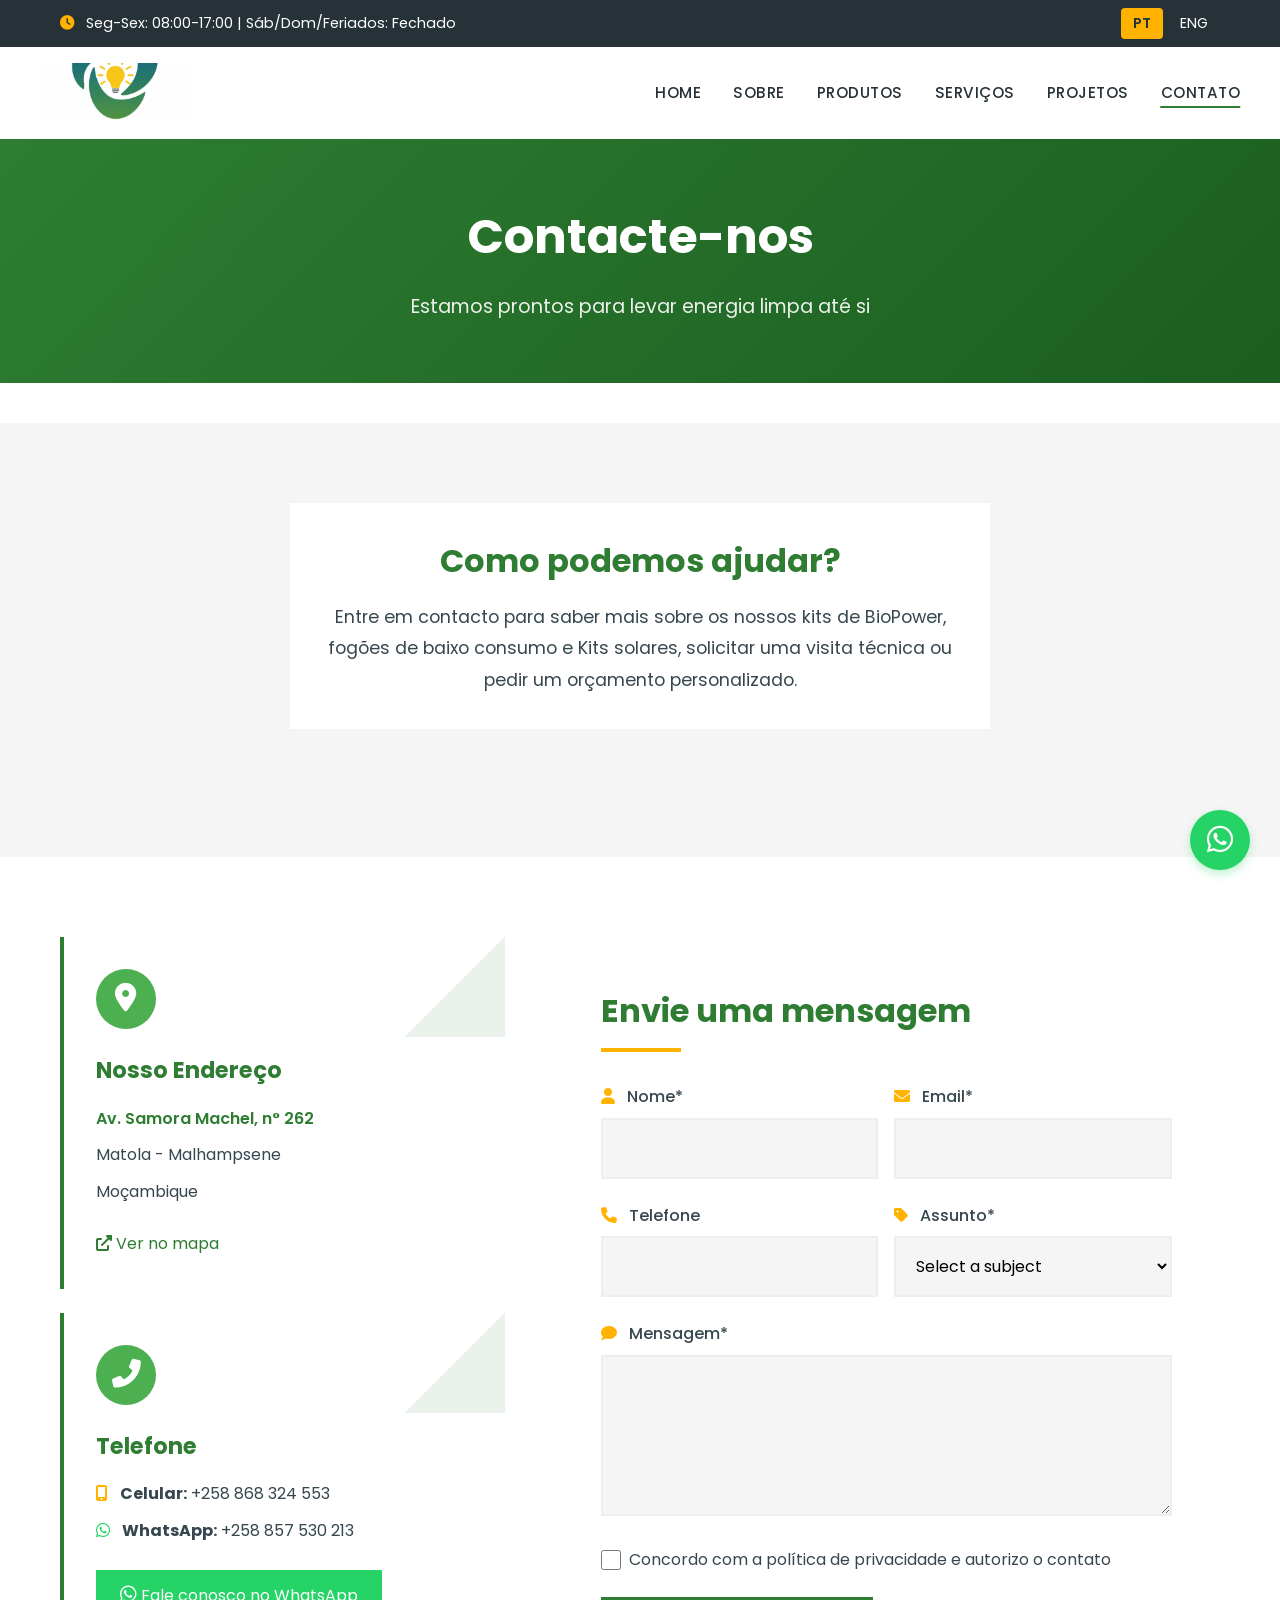
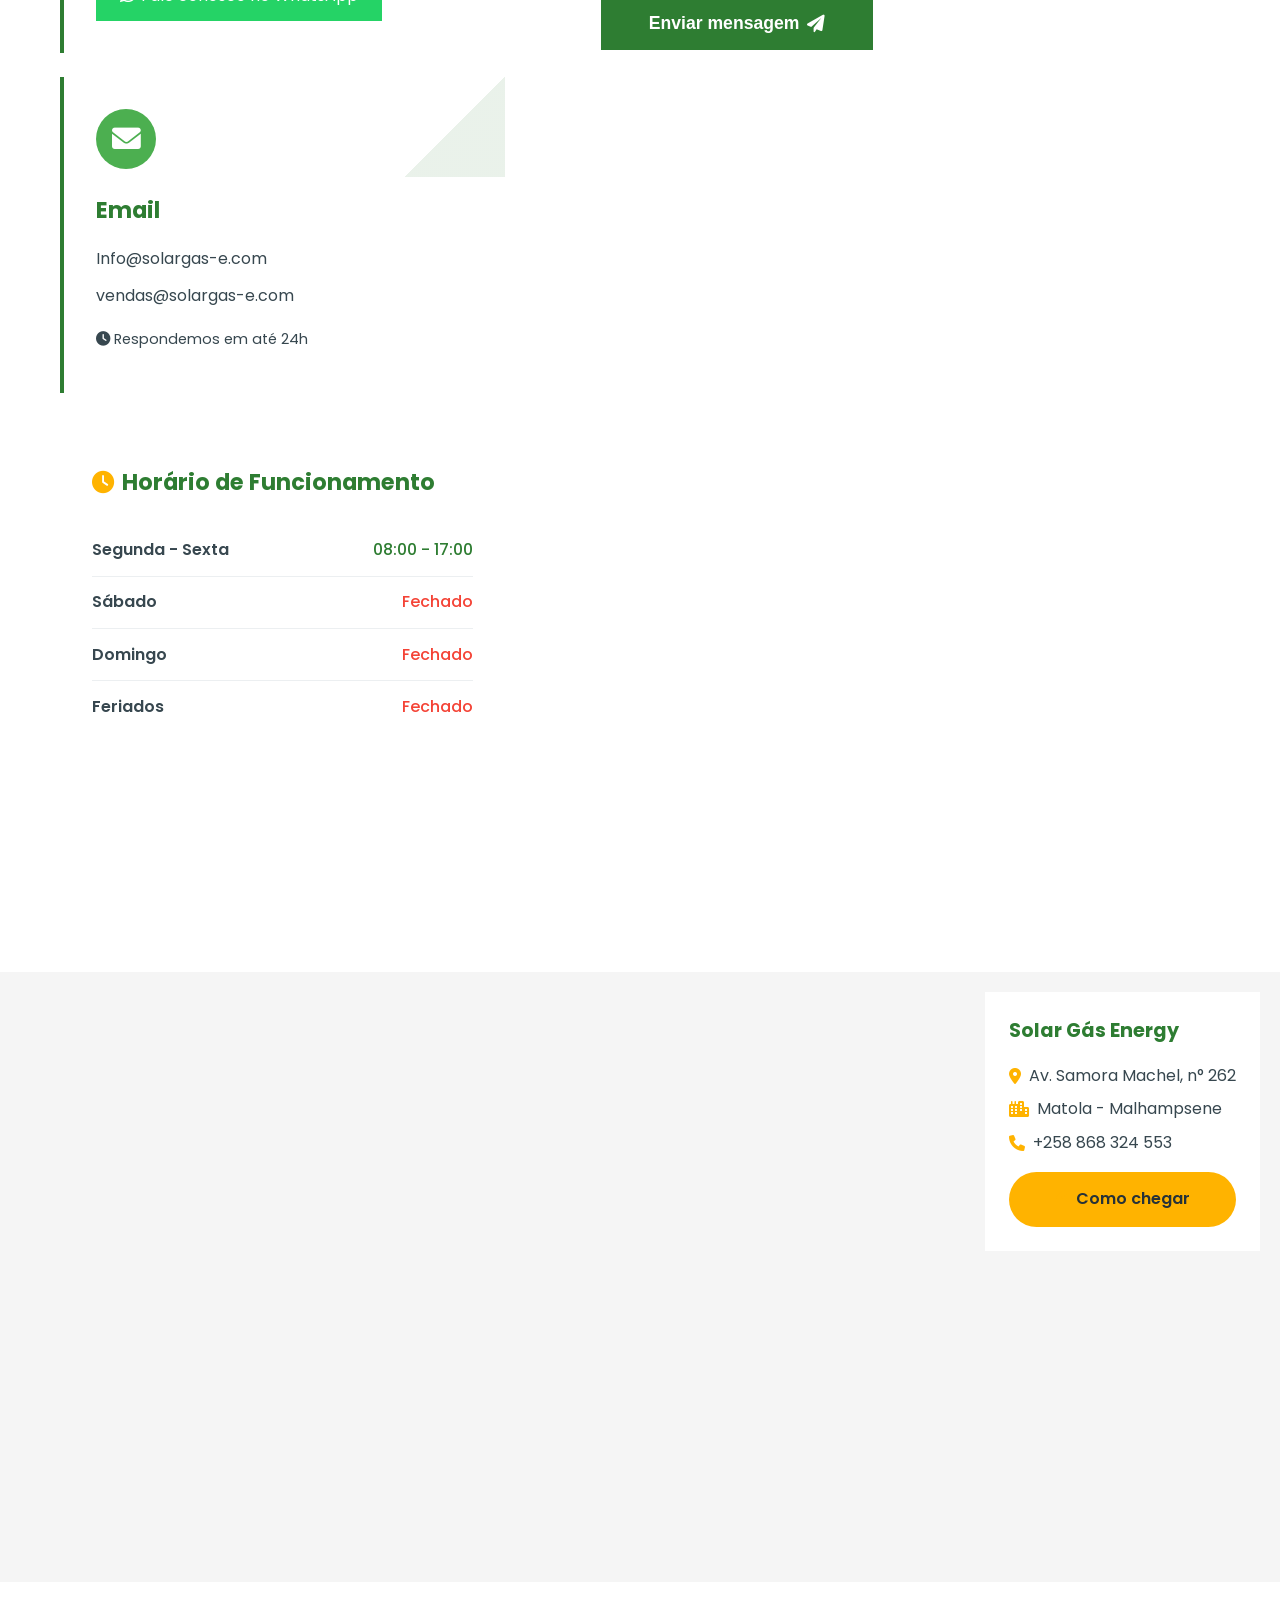
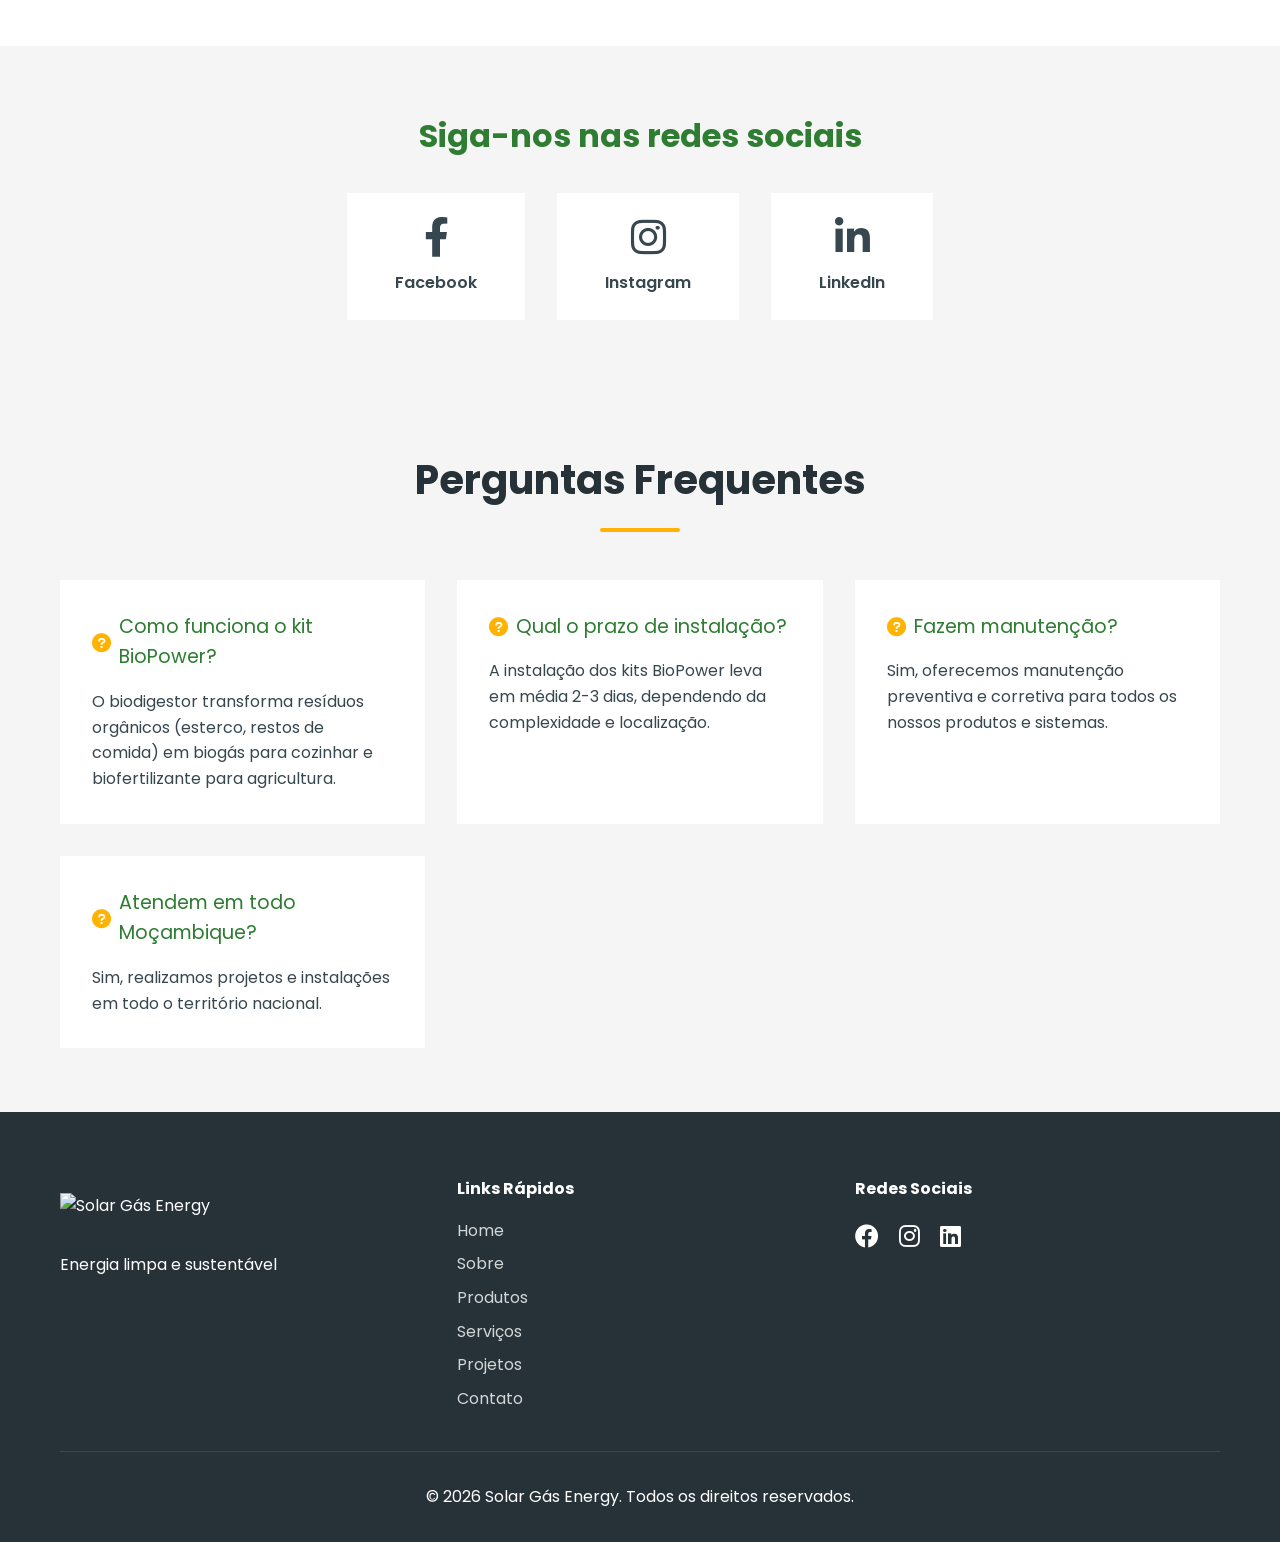
==== contacto.html @ 4df3fcb6 "Add files via upload" ====
<!DOCTYPE html>
<html lang="pt">
<head>
    <meta charset="UTF-8">
    <meta name="viewport" content="width=device-width, initial-scale=1.0, maximum-scale=1.0, user-scalable=yes">
    <title>Contacto - Solar Gás Energy</title>
    
    <!-- Fonts e ícones -->
    <link href="https://fonts.googleapis.com/css2?family=Poppins:wght@300;400;500;600;700&display=swap" rel="stylesheet">
    <link rel="stylesheet" href="https://cdnjs.cloudflare.com/ajax/libs/font-awesome/6.0.0/css/all.min.css">
    
    <!-- CSS Principal -->
    <link rel="stylesheet" href="style.css">
    
    <!-- CSS específico para contacto -->
    <style>
        /* ========== CONTACT PAGE STYLES ========== */
        .page-header {
            background: linear-gradient(135deg, var(--primary-color), var(--primary-dark));
            color: var(--white);
            padding: 60px 0;
            text-align: center;
            margin-bottom: 40px;
        }
        
        .page-header h1 {
            font-size: clamp(2rem, 4vw, 3rem);
            margin-bottom: 1rem;
        }
        
        .page-header p {
            font-size: 1.2rem;
            opacity: 0.9;
            max-width: 600px;
            margin: 0 auto;
        }
        
        /* Contact Intro */
        .contact-intro {
            text-align: center;
            max-width: 700px;
            margin: 0 auto 3rem;
            padding: 2rem;
            background: var(--white);
            border-radius: var(--radius-lg);
            box-shadow: var(--shadow);
        }
        
        .contact-intro h2 {
            color: var(--primary-color);
            font-size: 2rem;
            margin-bottom: 1rem;
        }
        
        .contact-intro p {
            font-size: 1.1rem;
            color: var(--text-color);
            line-height: 1.8;
        }
        
        /* Contact Grid */
        .contact-grid {
            display: grid;
            grid-template-columns: 1fr 1.5fr;
            gap: 3rem;
            margin-bottom: 4rem;
        }
        
        /* Contact Info Cards */
        .contact-info-cards {
            display: flex;
            flex-direction: column;
            gap: 1.5rem;
        }
        
        .contact-card {
            background: var(--white);
            border-radius: var(--radius);
            padding: 2rem;
            box-shadow: var(--shadow);
            transition: var(--transition);
            border-left: 4px solid var(--primary-color);
            position: relative;
            overflow: hidden;
        }
        
        .contact-card::before {
            content: '';
            position: absolute;
            top: 0;
            right: 0;
            width: 100px;
            height: 100px;
            background: linear-gradient(135deg, transparent 50%, rgba(46,125,50,0.1) 50%);
            transition: var(--transition);
        }
        
        .contact-card:hover {
            transform: translateY(-5px);
            box-shadow: var(--shadow-hover);
            border-left-color: var(--secondary-color);
        }
        
        .contact-card:hover::before {
            width: 120px;
            height: 120px;
        }
        
        .contact-card-icon {
            width: 60px;
            height: 60px;
            background: var(--primary-light);
            color: var(--white);
            border-radius: 50%;
            display: flex;
            align-items: center;
            justify-content: center;
            font-size: 1.8rem;
            margin-bottom: 1.5rem;
            transition: var(--transition);
        }
        
        .contact-card:hover .contact-card-icon {
            background: var(--secondary-color);
            transform: rotate(360deg);
        }
        
        .contact-card h3 {
            color: var(--primary-color);
            font-size: 1.4rem;
            margin-bottom: 1rem;
        }
        
        .contact-card p {
            color: var(--text-color);
            line-height: 1.8;
            margin-bottom: 0.5rem;
        }
        
        .contact-card a {
            color: var(--text-color);
            text-decoration: none;
            transition: color 0.3s;
            display: inline-block;
        }
        
        .contact-card a:hover {
            color: var(--secondary-color);
            transform: translateX(5px);
        }
        
        .contact-highlight {
            font-weight: 600;
            color: var(--primary-color) !important;
        }
        
        .whatsapp-link {
            display: inline-flex;
            align-items: center;
            gap: 0.5rem;
            background: #25D366;
            color: white !important;
            padding: 0.8rem 1.5rem;
            border-radius: var(--radius-full);
            margin-top: 1rem;
            transition: var(--transition) !important;
        }
        
        .whatsapp-link:hover {
            background: #20BA5C;
            transform: translateY(-3px) !important;
            box-shadow: 0 5px 15px rgba(37,211,102,0.3);
        }
        
        .whatsapp-link i {
            font-size: 1.2rem;
        }
        
        /* Business Hours */
        .hours-card {
            background: var(--white);
            border-radius: var(--radius);
            padding: 2rem;
            box-shadow: var(--shadow);
            margin-top: 1rem;
        }
        
        .hours-card h3 {
            color: var(--primary-color);
            font-size: 1.4rem;
            margin-bottom: 1.5rem;
            display: flex;
            align-items: center;
            gap: 0.5rem;
        }
        
        .hours-item {
            display: flex;
            justify-content: space-between;
            padding: 0.8rem 0;
            border-bottom: 1px solid var(--gray-color);
        }
        
        .hours-item:last-child {
            border-bottom: none;
        }
        
        .hours-day {
            font-weight: 600;
            color: var(--text-color);
        }
        
        .hours-time {
            color: var(--primary-color);
            font-weight: 500;
        }
        
        .hours-closed {
            color: #f44336;
            font-weight: 500;
        }
        
        /* Contact Form */
        .contact-form-container {
            background: var(--white);
            border-radius: var(--radius-lg);
            padding: 3rem;
            box-shadow: var(--shadow-lg);
        }
        
        .contact-form-container h2 {
            color: var(--primary-color);
            font-size: 2rem;
            margin-bottom: 2rem;
            position: relative;
            padding-bottom: 1rem;
        }
        
        .contact-form-container h2::after {
            content: '';
            position: absolute;
            bottom: 0;
            left: 0;
            width: 80px;
            height: 4px;
            background: var(--secondary-color);
            border-radius: var(--radius-full);
        }
        
        .form-group {
            margin-bottom: 1.5rem;
        }
        
        .form-row {
            display: grid;
            grid-template-columns: 1fr 1fr;
            gap: 1rem;
        }
        
        .form-label {
            display: block;
            margin-bottom: 0.5rem;
            font-weight: 500;
            color: var(--text-color);
        }
        
        .form-label i {
            color: var(--secondary-color);
            margin-right: 0.5rem;
        }
        
        .form-control {
            width: 100%;
            padding: 1rem;
            border: 2px solid var(--gray-color);
            border-radius: var(--radius);
            font-family: 'Poppins', sans-serif;
            font-size: 1rem;
            transition: var(--transition);
            background: var(--light-color);
        }
        
        .form-control:focus {
            outline: none;
            border-color: var(--primary-color);
            background: var(--white);
            box-shadow: 0 0 0 3px rgba(46,125,50,0.1);
        }
        
        .form-control.error {
            border-color: #f44336;
        }
        
        textarea.form-control {
            resize: vertical;
            min-height: 150px;
        }
        
        .form-check {
            display: flex;
            align-items: center;
            gap: 0.5rem;
            margin-bottom: 1.5rem;
        }
        
        .form-check input {
            width: 20px;
            height: 20px;
            cursor: pointer;
        }
        
        .form-check label {
            cursor: pointer;
            color: var(--text-color);
        }
        
        .form-check a {
            color: var(--primary-color);
            text-decoration: none;
            font-weight: 600;
        }
        
        .form-check a:hover {
            text-decoration: underline;
        }
        
        .btn-submit {
            background: var(--primary-color);
            color: var(--white);
            border: none;
            padding: 1rem 3rem;
            border-radius: var(--radius-full);
            font-size: 1.1rem;
            font-weight: 600;
            cursor: pointer;
            transition: var(--transition-bounce);
            display: inline-flex;
            align-items: center;
            gap: 0.5rem;
        }
        
        .btn-submit:hover {
            background: var(--primary-dark);
            transform: translateY(-3px);
            box-shadow: var(--shadow-hover);
        }
        
        .btn-submit:active {
            transform: translateY(-1px);
        }
        
        .btn-submit i {
            transition: transform 0.3s;
        }
        
        .btn-submit:hover i {
            transform: translateX(5px);
        }
        
        /* Form Feedback */
        .form-feedback {
            padding: 1rem;
            border-radius: var(--radius);
            margin-bottom: 1.5rem;
            display: none;
        }
        
        .form-feedback.success {
            background: #d4edda;
            color: #155724;
            border: 1px solid #c3e6cb;
            display: block;
        }
        
        .form-feedback.error {
            background: #f8d7da;
            color: #721c24;
            border: 1px solid #f5c6cb;
            display: block;
        }
        
        /* Map Section */
        .map-section {
            margin: 4rem 0;
            position: relative;
            border-radius: var(--radius-lg);
            overflow: hidden;
            box-shadow: var(--shadow-lg);
        }
        
        .map-container {
            width: 100%;
            height: 450px;
        }
        
        .map-container iframe {
            width: 100%;
            height: 100%;
            border: 0;
        }
        
        .map-overlay {
            position: absolute;
            top: 20px;
            right: 20px;
            background: var(--white);
            padding: 1.5rem;
            border-radius: var(--radius);
            box-shadow: var(--shadow-lg);
            max-width: 300px;
        }
        
        .map-overlay h4 {
            color: var(--primary-color);
            margin-bottom: 1rem;
            font-size: 1.2rem;
        }
        
        .map-overlay p {
            margin-bottom: 0.5rem;
            display: flex;
            align-items: center;
            gap: 0.5rem;
        }
        
        .map-overlay i {
            color: var(--secondary-color);
        }
        
        /* Social Section */
        .social-section {
            background: var(--light-color);
            padding: 4rem 0;
            text-align: center;
        }
        
        .social-section h2 {
            color: var(--primary-color);
            font-size: 2rem;
            margin-bottom: 2rem;
        }
        
        .social-buttons {
            display: flex;
            justify-content: center;
            gap: 2rem;
            flex-wrap: wrap;
        }
        
        .social-button {
            display: flex;
            flex-direction: column;
            align-items: center;
            gap: 0.8rem;
            padding: 1.5rem 3rem;
            background: var(--white);
            border-radius: var(--radius);
            box-shadow: var(--shadow);
            transition: var(--transition-bounce);
            text-decoration: none;
            color: var(--text-color);
            min-width: 150px;
        }
        
        .social-button:hover {
            transform: translateY(-10px);
            box-shadow: var(--shadow-lg);
        }
        
        .social-button i {
            font-size: 2.5rem;
        }
        
        .social-button span {
            font-weight: 600;
        }
        
        .social-button.facebook:hover {
            background: #1877f2;
            color: white;
        }
        
        .social-button.instagram:hover {
            background: linear-gradient(45deg, #f09433, #d62976, #962fbf, #4f5bd5);
            color: white;
        }
        
        .social-button.linkedin:hover {
            background: #0077b5;
            color: white;
        }
        
        /* FAQ Section */
        .faq-section {
            padding: 4rem 0;
        }
        
        .faq-grid {
            display: grid;
            grid-template-columns: repeat(auto-fit, minmax(300px, 1fr));
            gap: 2rem;
            margin-top: 3rem;
        }
        
        .faq-item {
            background: var(--white);
            padding: 2rem;
            border-radius: var(--radius);
            box-shadow: var(--shadow);
            transition: var(--transition);
        }
        
        .faq-item:hover {
            transform: translateY(-5px);
            box-shadow: var(--shadow-hover);
        }
        
        .faq-question {
            color: var(--primary-color);
            font-size: 1.2rem;
            margin-bottom: 1rem;
            display: flex;
            align-items: center;
            gap: 0.5rem;
        }
        
        .faq-question i {
            color: var(--secondary-color);
        }
        
        .faq-answer {
            color: var(--text-color);
            line-height: 1.6;
        }
        
        /* Responsividade */
        @media (max-width: 992px) {
            .contact-grid {
                grid-template-columns: 1fr;
            }
            
            .map-overlay {
                position: relative;
                top: 0;
                right: 0;
                max-width: 100%;
                margin-top: 1rem;
            }
        }
        
        @media (max-width: 768px) {
            .form-row {
                grid-template-columns: 1fr;
            }
            
            .contact-form-container {
                padding: 2rem;
            }
            
            .social-buttons {
                gap: 1rem;
            }
            
            .social-button {
                padding: 1rem 2rem;
                min-width: 120px;
            }
            
            .map-container {
                height: 350px;
            }
        }
        
        @media (max-width: 480px) {
            .contact-form-container {
                padding: 1.5rem;
            }
            
            .contact-card {
                padding: 1.5rem;
            }
            
            .contact-card-icon {
                width: 50px;
                height: 50px;
                font-size: 1.5rem;
            }
            
            .social-button {
                width: 100%;
            }
            
            .map-container {
                height: 300px;
            }
        }
    </style>
</head>
<body>
    <!-- Top Bar -->
    <div class="top-bar">
        <div class="container">
            <div class="top-bar-content">
                <div class="contact-info-top">
                    <span><i class="fas fa-clock"></i> <span class="text-pt">Seg-Sex: 08:00-17:00 | Sáb/Dom/Feriados: Fechado</span><span class="text-en" style="display: none;">Mon-Fri: 08:00-17:00 | Sat/Sun/Holidays: Closed</span></span>
                </div>
                <div class="language-selector">
                    <a href="#" class="lang-btn active" data-lang="pt">PT</a>
                    <a href="#" class="lang-btn" data-lang="en">ENG</a>
                </div>
            </div>
        </div>
    </div>

    <!-- Header -->
    <header class="header">
        <nav class="navbar container">
            <div class="logo-container">
                <a href="index.html">
                    <img src="./img/Logo.png" alt="Solar Gás Energy">
                </a>
            </div>
            
            <ul class="nav-menu">
                <li><a href="index.html" data-pt="Home" data-en="Home">Home</a></li>
                <li><a href="sobre.html" data-pt="Sobre" data-en="About us">Sobre</a></li>
                <li><a href="produtos.html" data-pt="Produtos" data-en="Products">Produtos</a></li>
                <li><a href="servicos.html" data-pt="Serviços" data-en="Services">Serviços</a></li>
                <li><a href="projectos.html" data-pt="Projetos" data-en="Projects">Projetos</a></li>
                <li><a href="contacto.html" class="active" data-pt="Contato" data-en="Contact Us">Contato</a></li>
            </ul>
            
            <div class="hamburger">
                <span class="bar"></span>
                <span class="bar"></span>
                <span class="bar"></span>
            </div>
        </nav>
    </header>

    <!-- Page Header -->
    <section class="page-header">
        <div class="container">
            <h1 class="text-pt">Contacte-nos</h1>
            <h1 class="text-en" style="display: none;">Contact Us</h1>
            <p class="text-pt">Estamos prontos para levar energia limpa até si</p>
            <p class="text-en" style="display: none;">We are ready to bring clean energy to you</p>
        </div>
    </section>

    <!-- Contact Intro -->
    <section>
        <div class="container">
            <div class="contact-intro">
                <h2 class="text-pt">Como podemos ajudar?</h2>
                <h2 class="text-en" style="display: none;">How can we help?</h2>
                <p class="text-pt">
                    Entre em contacto para saber mais sobre os nossos kits de BioPower, fogões de baixo consumo e Kits solares, 
                    solicitar uma visita técnica ou pedir um orçamento personalizado.
                </p>
                <p class="text-en" style="display: none;">
                    Contact us to learn more about our BioPower kits, low-consumption stoves and solar kits, 
                    request a technical visit or ask for a customized quote.
                </p>
            </div>
        </div>
    </section>

    <!-- Contact Grid -->
    <section>
        <div class="container">
            <div class="contact-grid">
                <!-- Contact Info Cards -->
                <div class="contact-info-cards">
                    <!-- Endereço -->
                    <div class="contact-card">
                        <div class="contact-card-icon">
                            <i class="fas fa-map-marker-alt"></i>
                        </div>
                        <h3>
                            <span class="text-pt">Nosso Endereço</span>
                            <span class="text-en" style="display: none;">Our Address</span>
                        </h3>
                        <p class="contact-highlight">Av. Samora Machel, n° 262</p>
                        <p>Matola - Malhampsene</p>
                        <p>Moçambique</p>
                        <a href="https://maps.google.com/?q=Av.+Samora+Machel,+262,+Matola" target="_blank" style="margin-top: 1rem; color: var(--primary-color);">
                            <i class="fas fa-external-link-alt"></i> Ver no mapa
                        </a>
                    </div>
                    
                    <!-- Telefone -->
                    <div class="contact-card">
                        <div class="contact-card-icon">
                            <i class="fas fa-phone-alt"></i>
                        </div>
                        <h3>
                            <span class="text-pt">Telefone</span>
                            <span class="text-en" style="display: none;">Phone</span>
                        </h3>
                        <p><i class="fas fa-mobile-alt" style="color: var(--secondary-color); margin-right: 0.5rem;"></i> <strong>Celular:</strong> <a href="tel:+258868324553">+258 868 324 553</a></p>
                        <p style="margin-top: 0.5rem;">
                            <i class="fab fa-whatsapp" style="color: #25D366; margin-right: 0.5rem;"></i> 
                            <strong>WhatsApp:</strong> <a href="https://wa.me/258857530213" target="_blank">+258 857 530 213</a>
                        </p>
                        
                        <a href="https://wa.me/258857530213" target="_blank" class="whatsapp-link">
                            <i class="fab fa-whatsapp"></i> 
                            <span class="text-pt">Fale conosco no WhatsApp</span>
                            <span class="text-en" style="display: none;">Chat with us on WhatsApp</span>
                        </a>
                    </div>
                    
                    <!-- Email -->
                    <div class="contact-card">
                        <div class="contact-card-icon">
                            <i class="fas fa-envelope"></i>
                        </div>
                        <h3>
                            <span class="text-pt">Email</span>
                            <span class="text-en" style="display: none;">Email</span>
                        </h3>
                        <p><a href="mailto:Info@solargas-e.com">Info@solargas-e.com</a></p>
                        <p><a href="mailto:vendas@solargas-e.com">vendas@solargas-e.com</a></p>
                        <p style="margin-top: 1rem; font-size: 0.9rem;">
                            <i class="fas fa-clock"></i> 
                            <span class="text-pt">Respondemos em até 24h</span>
                            <span class="text-en" style="display: none;">We reply within 24h</span>
                        </p>
                    </div>
                    
                    <!-- Horário de Funcionamento -->
                    <div class="hours-card">
                        <h3>
                            <i class="fas fa-clock" style="color: var(--secondary-color);"></i>
                            <span class="text-pt">Horário de Funcionamento</span>
                            <span class="text-en" style="display: none;">Business Hours</span>
                        </h3>
                        
                        <div class="hours-item">
                            <span class="hours-day">Segunda - Sexta</span>
                            <span class="hours-time">08:00 - 17:00</span>
                        </div>
                        
                        <div class="hours-item">
                            <span class="hours-day">Sábado</span>
                            <span class="hours-closed">Fechado</span>
                        </div>
                        
                        <div class="hours-item">
                            <span class="hours-day">Domingo</span>
                            <span class="hours-closed">Fechado</span>
                        </div>
                        
                        <div class="hours-item">
                            <span class="hours-day">Feriados</span>
                            <span class="hours-closed">Fechado</span>
                        </div>
                    </div>
                </div>
                
                <!-- Contact Form -->
                <div class="contact-form-container">
                    <h2>
                        <span class="text-pt">Envie uma mensagem</span>
                        <span class="text-en" style="display: none;">Send a message</span>
                    </h2>
                    
                    <div id="form-feedback" class="form-feedback"></div>
                    
                    <form id="contactForm" action="#" method="POST">
                        <div class="form-row">
                            <div class="form-group">
                                <label class="form-label" for="nome">
                                    <i class="fas fa-user"></i>
                                    <span class="text-pt">Nome*</span>
                                    <span class="text-en" style="display: none;">Name*</span>
                                </label>
                                <input type="text" class="form-control" id="nome" name="nome" required>
                            </div>
                            
                            <div class="form-group">
                                <label class="form-label" for="email">
                                    <i class="fas fa-envelope"></i>
                                    <span class="text-pt">Email*</span>
                                    <span class="text-en" style="display: none;">Email*</span>
                                </label>
                                <input type="email" class="form-control" id="email" name="email" required>
                            </div>
                        </div>
                        
                        <div class="form-row">
                            <div class="form-group">
                                <label class="form-label" for="telefone">
                                    <i class="fas fa-phone"></i>
                                    <span class="text-pt">Telefone</span>
                                    <span class="text-en" style="display: none;">Phone</span>
                                </label>
                                <input type="tel" class="form-control" id="telefone" name="telefone">
                            </div>
                            
                            <div class="form-group">
                                <label class="form-label" for="assunto">
                                    <i class="fas fa-tag"></i>
                                    <span class="text-pt">Assunto*</span>
                                    <span class="text-en" style="display: none;">Subject*</span>
                                </label>
                                <select class="form-control" id="assunto" name="assunto" required>
                                    <option value="" disabled selected class="text-pt">Selecione um assunto</option>
                                    <option value="" disabled selected class="text-en" style="display: none;">Select a subject</option>
                                    <option value="informacoes" class="text-pt">Informações sobre produtos</option>
                                    <option value="informacoes" class="text-en" style="display: none;">Product information</option>
                                    <option value="orcamento" class="text-pt">Solicitar orçamento</option>
                                    <option value="orcamento" class="text-en" style="display: none;">Request quote</option>
                                    <option value="visita" class="text-pt">Visita técnica</option>
                                    <option value="visita" class="text-en" style="display: none;">Technical visit</option>
                                    <option value="suporte" class="text-pt">Suporte técnico</option>
                                    <option value="suporte" class="text-en" style="display: none;">Technical support</option>
                                    <option value="outro" class="text-pt">Outro</option>
                                    <option value="outro" class="text-en" style="display: none;">Other</option>
                                </select>
                            </div>
                        </div>
                        
                        <div class="form-group">
                            <label class="form-label" for="mensagem">
                                <i class="fas fa-comment"></i>
                                <span class="text-pt">Mensagem*</span>
                                <span class="text-en" style="display: none;">Message*</span>
                            </label>
                            <textarea class="form-control" id="mensagem" name="mensagem" rows="5" required></textarea>
                        </div>
                        
                        <div class="form-check">
                            <input type="checkbox" id="consentimento" name="consentimento" required>
                            <label for="consentimento">
                                <span class="text-pt">Concordo com a política de privacidade e autorizo o contato</span>
                                <span class="text-en" style="display: none;">I agree to the privacy policy and authorize contact</span>
                            </label>
                        </div>
                        
                        <button type="submit" class="btn-submit">
                            <span class="text-pt">Enviar mensagem</span>
                            <span class="text-en" style="display: none;">Send message</span>
                            <i class="fas fa-paper-plane"></i>
                        </button>
                    </form>
                </div>
            </div>
        </div>
    </section>

    <!-- Map Section -->
    <section class="map-section">
        <div class="map-container">
            <iframe 
                src="https://www.google.com/maps/embed?pb=!1m18!1m12!1m3!1d3587.088449441619!2d32.4526!3d-25.9628!2m3!1f0!2f0!3f0!3m2!1i1024!2i768!4f13.1!3m3!1m2!1s0x0%3A0x0!2zMjXCsDU3JzQ2LjEiUyAzMsKwMjcnMTMuNCJF!5e0!3m2!1spt-PT!2smz!4v1620000000000!5m2!1spt-PT!2smz" 
                allowfullscreen="" 
                loading="lazy">
            </iframe>
        </div>
        <div class="map-overlay">
            <h4>
                <span class="text-pt">Solar Gás Energy</span>
                <span class="text-en" style="display: none;">Solar Gas Energy</span>
            </h4>
            <p><i class="fas fa-map-marker-alt"></i> Av. Samora Machel, n° 262</p>
            <p><i class="fas fa-city"></i> Matola - Malhampsene</p>
            <p><i class="fas fa-phone"></i> +258 868 324 553</p>
            <a href="https://maps.google.com/?q=Av.+Samora+Machel,+262,+Matola" target="_blank" class="btn-primary" style="display: block; text-align: center; margin-top: 1rem; padding: 0.8rem;">
                <i class="fas fa-directions"></i> 
                <span class="text-pt">Como chegar</span>
                <span class="text-en" style="display: none;">Get directions</span>
            </a>
        </div>
    </section>

    <!-- Social Section -->
    <section class="social-section">
        <div class="container">
            <h2>
                <span class="text-pt">Siga-nos nas redes sociais</span>
                <span class="text-en" style="display: none;">Follow us on social media</span>
            </h2>
            
            <div class="social-buttons">
                <a href="#" target="_blank" class="social-button facebook">
                    <i class="fab fa-facebook-f"></i>
                    <span>Facebook</span>
                </a>
                
                <a href="https://www.instagram.com/solargas_energy" target="_blank" class="social-button instagram">
                    <i class="fab fa-instagram"></i>
                    <span>Instagram</span>
                </a>
                
                <a href="https://www.linkedin.com/company/solargas-energy-lda/" target="_blank" class="social-button linkedin">
                    <i class="fab fa-linkedin-in"></i>
                    <span>LinkedIn</span>
                </a>
            </div>
        </div>
    </section>

    <!-- FAQ Section -->
    <section class="faq-section">
        <div class="container">
            <h2 class="section-title">
                <span class="text-pt">Perguntas Frequentes</span>
                <span class="text-en" style="display: none;">Frequently Asked Questions</span>
            </h2>
            
            <div class="faq-grid">
                <div class="faq-item">
                    <div class="faq-question">
                        <i class="fas fa-question-circle"></i>
                        <span class="text-pt">Como funciona o kit BioPower?</span>
                        <span class="text-en" style="display: none;">How does the BioPower kit work?</span>
                    </div>
                    <div class="faq-answer text-pt">
                        O biodigestor transforma resíduos orgânicos (esterco, restos de comida) em biogás para cozinhar e biofertilizante para agricultura.
                    </div>
                    <div class="faq-answer text-en" style="display: none;">
                        The biodigester transforms organic waste (manure, food scraps) into biogas for cooking and biofertilizer for agriculture.
                    </div>
                </div>
                
                <div class="faq-item">
                    <div class="faq-question">
                        <i class="fas fa-question-circle"></i>
                        <span class="text-pt">Qual o prazo de instalação?</span>
                        <span class="text-en" style="display: none;">What is the installation deadline?</span>
                    </div>
                    <div class="faq-answer text-pt">
                        A instalação dos kits BioPower leva em média 2-3 dias, dependendo da complexidade e localização.
                    </div>
                    <div class="faq-answer text-en" style="display: none;">
                        The installation of BioPower kits takes an average of 2-3 days, depending on complexity and location.
                    </div>
                </div>
                
                <div class="faq-item">
                    <div class="faq-question">
                        <i class="fas fa-question-circle"></i>
                        <span class="text-pt">Fazem manutenção?</span>
                        <span class="text-en" style="display: none;">Do you do maintenance?</span>
                    </div>
                    <div class="faq-answer text-pt">
                        Sim, oferecemos manutenção preventiva e corretiva para todos os nossos produtos e sistemas.
                    </div>
                    <div class="faq-answer text-en" style="display: none;">
                        Yes, we offer preventive and corrective maintenance for all our products and systems.
                    </div>
                </div>
                
                <div class="faq-item">
                    <div class="faq-question">
                        <i class="fas fa-question-circle"></i>
                        <span class="text-pt">Atendem em todo Moçambique?</span>
                        <span class="text-en" style="display: none;">Do you serve throughout Mozambique?</span>
                    </div>
                    <div class="faq-answer text-pt">
                        Sim, realizamos projetos e instalações em todo o território nacional.
                    </div>
                    <div class="faq-answer text-en" style="display: none;">
                        Yes, we carry out projects and installations throughout the national territory.
                    </div>
                </div>
            </div>
        </div>
    </section>

    <!-- Footer -->
    <footer class="footer">
        <div class="container">
            <div class="footer-content">
                <div class="footer-info">
                    <div class="logo-container" style="margin-bottom: 1rem;">
                        <img src="https://via.placeholder.com/150x60/2E7D32/ffffff?text=Solar+Gas" alt="Solar Gás Energy">
                    </div>
                    <p class="text-pt">Energia limpa e sustentável</p>
                    <p class="text-en" style="display: none;">Clean and sustainable energy</p>
                </div>
                
                <div class="footer-links">
                    <h4 class="text-pt">Links Rápidos</h4>
                    <h4 class="text-en" style="display: none;">Quick Links</h4>
                    <ul>
                        <li><a href="index.html" data-pt="Home" data-en="Home">Home</a></li>
                        <li><a href="sobre.html" data-pt="Sobre" data-en="About us">Sobre</a></li>
                        <li><a href="produtos.html" data-pt="Produtos" data-en="Products">Produtos</a></li>
                        <li><a href="servicos.html" data-pt="Serviços" data-en="Services">Serviços</a></li>
                        <li><a href="projectos.html" data-pt="Projetos" data-en="Projects">Projetos</a></li>
                        <li><a href="contacto.html" data-pt="Contato" data-en="Contact">Contato</a></li>
                    </ul>
                </div>
                
                <div class="footer-social">
                    <h4 class="text-pt">Redes Sociais</h4>
                    <h4 class="text-en" style="display: none;">Social Media</h4>
                    <div class="social-icons">
                        <a href="#" target="_blank"><i class="fab fa-facebook"></i></a>
                        <a href="https://www.instagram.com/solargas_energy" target="_blank"><i class="fab fa-instagram"></i></a>
                        <a href="https://www.linkedin.com/company/solargas-energy-lda/" target="_blank"><i class="fab fa-linkedin"></i></a>
                    </div>
                </div>
            </div>
            
            <div class="footer-bottom">
                <p class="text-pt">&copy; 2026 Solar Gás Energy. Todos os direitos reservados.</p>
                <p class="text-en" style="display: none;">&copy; 2026 Solar Gas Energy. All rights reserved.</p>
            </div>
        </div>
    </footer>

    <!-- WhatsApp Float Button -->
    <a href="https://wa.me/258857530213" class="whatsapp-float" target="_blank">
        <i class="fab fa-whatsapp"></i>
    </a>

    <!-- Script -->
    <script>
        document.addEventListener('DOMContentLoaded', function() {
            
            // Menu Mobile
            const hamburger = document.querySelector('.hamburger');
            const navMenu = document.querySelector('.nav-menu');
            const body = document.body;

            if (hamburger && navMenu) {
                hamburger.addEventListener('click', function(e) {
                    e.preventDefault();
                    this.classList.toggle('active');
                    navMenu.classList.toggle('active');
                    body.classList.toggle('menu-open');
                });

                document.querySelectorAll('.nav-menu a').forEach(link => {
                    link.addEventListener('click', function() {
                        hamburger.classList.remove('active');
                        navMenu.classList.remove('active');
                        body.classList.remove('menu-open');
                    });
                });
            }

            // Sistema de Tradução
            const langButtons = document.querySelectorAll('.lang-btn');
            
            function setLanguage(lang) {
                langButtons.forEach(btn => {
                    btn.classList.toggle('active', btn.dataset.lang === lang);
                });

                document.querySelectorAll('.text-pt, .text-en').forEach(el => {
                    el.style.display = el.classList.contains(`text-${lang}`) ? '' : 'none';
                });

                document.querySelectorAll('.nav-menu a, .footer-links a').forEach(link => {
                    if (link.dataset && link.dataset[lang]) {
                        link.textContent = link.dataset[lang];
                    }
                });

                // Atualizar placeholder do select
                const select = document.getElementById('assunto');
                if (select) {
                    const options = select.querySelectorAll('option');
                    options.forEach(opt => {
                        if (opt.classList.contains(`text-${lang}`)) {
                            opt.style.display = '';
                        } else {
                            opt.style.display = 'none';
                        }
                    });
                }

                localStorage.setItem('preferred-language', lang);
            }

            langButtons.forEach(btn => {
                btn.addEventListener('click', function(e) {
                    e.preventDefault();
                    setLanguage(this.dataset.lang);
                });
            });

            const savedLang = localStorage.getItem('preferred-language');
            if (savedLang) {
                setLanguage(savedLang);
            }

            // Header scroll effect
            const header = document.querySelector('.header');
            window.addEventListener('scroll', function() {
                if (window.scrollY > 100) {
                    header.classList.add('scrolled');
                } else {
                    header.classList.remove('scrolled');
                }
            });

            // Form Validation
            const contactForm = document.getElementById('contactForm');
            const formFeedback = document.getElementById('form-feedback');

            if (contactForm) {
                contactForm.addEventListener('submit', function(e) {
                    e.preventDefault();

                    // Simple validation
                    const nome = document.getElementById('nome').value;
                    const email = document.getElementById('email').value;
                    const assunto = document.getElementById('assunto').value;
                    const mensagem = document.getElementById('mensagem').value;
                    const consentimento = document.getElementById('consentimento').checked;

                    if (!nome || !email || !assunto || !mensagem || !consentimento) {
                        formFeedback.className = 'form-feedback error';
                        
                        const currentLang = document.querySelector('.lang-btn.active').dataset.lang;
                        if (currentLang === 'pt') {
                            formFeedback.innerHTML = 'Por favor, preencha todos os campos obrigatórios.';
                        } else {
                            formFeedback.innerHTML = 'Please fill in all required fields.';
                        }
                        
                        // Highlight empty fields
                        document.querySelectorAll('[required]').forEach(field => {
                            if (!field.value || (field.type === 'checkbox' && !field.checked)) {
                                field.classList.add('error');
                            } else {
                                field.classList.remove('error');
                            }
                        });
                    } else {
                        // Success - In a real scenario, you'd send this to a server
                        formFeedback.className = 'form-feedback success';
                        
                        const currentLang = document.querySelector('.lang-btn.active').dataset.lang;
                        if (currentLang === 'pt') {
                            formFeedback.innerHTML = 'Mensagem enviada com sucesso! Entraremos em contato em breve.';
                        } else {
                            formFeedback.innerHTML = 'Message sent successfully! We will contact you soon.';
                        }
                        
                        contactForm.reset();
                        
                        // Remove error class
                        document.querySelectorAll('.error').forEach(field => {
                            field.classList.remove('error');
                        });
                        
                        // Hide success message after 5 seconds
                        setTimeout(() => {
                            formFeedback.style.display = 'none';
                            formFeedback.className = 'form-feedback';
                        }, 5000);
                    }
                });
            }
        });
    </script>
</body>
</html>
---- style.css ----
:root {
    --primary-color: #2E7D32;
    --primary-dark: #1B5E20;
    --primary-light: #4CAF50;
    --secondary-color: #FFB300;
    --secondary-dark: #FF8F00;
    --secondary-light: #FFC107;
    --dark-color: #263238;
    --light-color: #F5F5F5;
    --gray-color: #ECEFF1;
    --gray-dark: #B0BEC5;
    --text-color: #37474F;
    --text-light: #546E7A;
    --white: #FFFFFF;
    --black: #000000;
        }

        * {
            margin: 0;
            padding: 0;
            box-sizing: border-box;
        }

        body {
            font-family: 'Poppins', sans-serif;
            line-height: 1.6;
            color: var(--text-color);
        }

        body.menu-open {
            overflow: hidden;
        }

        .container {
            max-width: 1200px;
            margin: 0 auto;
            padding: 0 20px;
            width: 100%;
        }

        /* Top Bar */
        .top-bar {
            background: var(--dark-color);
            color: var(--white);
            padding: 8px 0;
            font-size: 0.9rem;
            width: 100%;
        }

        .top-bar-content {
            display: flex;
            justify-content: space-between;
            align-items: center;
            flex-wrap: wrap;
            gap: 10px;
        }

        .contact-info-top i {
            margin-right: 8px;
            color: var(--secondary-color);
        }

        .language-selector {
            display: flex;
            gap: 5px;
        }

        .language-selector a {
            color: var(--white);
            text-decoration: none;
            padding: 4px 12px;
            border-radius: 4px;
            transition: var(--transition);
        }

        .language-selector a.active {
            background: var(--secondary-color);
            color: var(--dark-color);
            font-weight: 600;
        }

        /* Header */
        .header {
            background: var(--white);
            box-shadow: var(--shadow);
            position: sticky;
            top: 0;
            z-index: 1000;
            width: 100%;
        }

        .navbar {
            display: flex;
            justify-content: space-between;
            align-items: center;
            padding: 1rem 0;
            width: 100%;
        }

        /* Logo Container - Controla o tamanho do logo */
        .logo-container {
            width: 150px;
            height: 60px;
            display: flex;
            align-items: center;
            justify-content: center;
            overflow: hidden;
            flex-shrink: o;
        }

        .logo-container img {
           width: auto;
           height: auto;
           max-width: 100%;
           max-height: 100%;
           object-fit: contain;
           display: block;
        }

        .footer .logo-container img {
            max-width: 100%;
            max-height: 100%;
            object-fit: contain;
        }

        /* Menu */
        .nav-menu {
            display: flex;
            list-style: none;
            gap: 2rem;
            margin: 0;
            padding: 0;
        }

        .nav-menu li {
            position: relative;
        }

        .nav-menu a {
            text-decoration: none;
            color: var(--dark-color);
            font-weight: 500;
            transition: var(--transition);
            font-size: 0.95rem;
            text-transform: uppercase;
            letter-spacing: 0.5px;
            padding: 5px 0;
            position: relative;
        }

        .nav-menu a::after {
            content: '';
            position: absolute;
            bottom: 0;
            left: 50%;
            transform: translateX(-50%);
            width: 0;
            height: 2px;
            background: var(--primary-color);
            transition: var(--transition);
        }

        .nav-menu a:hover::after,
        .nav-menu a.active::after {
            width: 100%;
        }

        .nav-menu a:hover {
            color: var(--primary-color);
        }

        /* Hamburger */
        .hamburger {
            display: none;
            cursor: pointer;
            padding: 10px;
            z-index: 1001;
        }

        .bar {
            display: block;
            width: 25px;
            height: 3px;
            margin: 5px auto;
            background: var(--dark-color);
            transition: all 0.3s ease-in-out;
            border-radius: 3px;
        }

        /* Hero Section com Imagem de Fundo */
        .hero {
          min-height: 80vh;
    width: 100%;
    position: relative;
    display: flex;
    align-items: center;
    justify-content: center;
    text-align: center;
    color: var(--white);
    overflow: hidden;
}

        /* Fallback caso a imagem não carregue */
        .hero.error {
            background: linear-gradient(135deg, var(--primary-color), var(--primary-dark));
        }

        .hero-background {
        position: absolute;
        top: 0;
        left: 0;
        width: 100%;
        height: 100%;
        z-index: 1;
    }

    .hero-background img {
    width: 100%;
    height: 100%;
    object-fit: cover; /* Cobre todo o espaço sem distorcer */
    object-position: center;
    display: block;
}

.hero-overlay {
    position: absolute;
    top: 0;
    left: 0;
    width: 100%;
    height: 100%;
    background: rgba(0, 0, 0, 0.5); /* Ajuste a opacidade aqui (0.3 a 0.7) */
    z-index: 2;
}

        .hero-content {
    position: relative;
    z-index: 3;
    max-width: 800px;
    margin: 0 auto;
    padding: 0 20px;
    width: 100%;
}

.hero h1 {
    font-size: clamp(2rem, 5vw, 4rem);
    margin-bottom: 1rem;
    text-shadow: 2px 2px 4px rgba(0,0,0,0.5);
    animation: fadeInUp 1s ease;
}

.hero p {
    font-size: clamp(1rem, 2vw, 1.3rem);
    margin-bottom: 2rem;
    text-shadow: 1px 1px 2px rgba(0,0,0,0.5);
    animation: fadeInUp 1s ease 0.2s both;
}

/* Fallback APENAS se a imagem não carregar */
.hero.error .hero-background {
    display: none;
}

.hero.error .hero-overlay {
    background: linear-gradient(135deg, var(--primary-color), var(--primary-dark));
}

        /* Buttons */
        .btn-primary {
            display: inline-block;
            padding: 1rem 2.5rem;
            background: var(--secondary-color);
            color: var(--dark-color);
            text-decoration: none;
            border-radius: 50px;
            font-weight: 600;
            transition: var(--transition);
            border: 2px solid transparent;
            animation: fadeInUp 1s ease 0.4s both;
        }

        .btn-primary:hover {
            background: var(--secondary-dark);
            transform: translateY(-3px);
            box-shadow: 0 5px 15px rgba(255,179,0,0.3);
        }

        /* Sections */
        section {
            padding: 80px 0;
            width: 100%;
        }

        section:nth-child(even) {
            background-color: var(--light-color);
        }

        .section-title {
            text-align: center;
            font-size: clamp(1.8rem, 4vw, 2.5rem);
            margin-bottom: 3rem;
            color: var(--dark-color);
            position: relative;
        }

        .section-title::after {
            content: '';
            display: block;
            width: 80px;
            height: 4px;
            background: var(--secondary-color);
            margin: 1rem auto;
            border-radius: 2px;
        }

        /* About Section */
        .about-content {
            display: grid;
            grid-template-columns: 1fr 1fr;
            gap: 4rem;
            align-items: start;
        }

        .mission-vision-values {
            display: flex;
            flex-direction: column;
            gap: 2rem;
        }

        .mission, .vision, .values {
            background: var(--white);
            padding: 2rem;
            border-radius: var(--border-radius);
            border-left: 4px solid var(--primary-color);
            box-shadow: var(--shadow);
        }

        .mission h4, .vision h4, .values h4 {
            color: var(--primary-color);
            margin-bottom: 1rem;
            font-size: 1.3rem;
            display: flex;
            align-items: center;
            gap: 10px;
        }

        .values-list {
            list-style: none;
            margin-top: 1rem;
        }

        .values-list li {
            margin-bottom: 0.5rem;
            display: flex;
            align-items: flex-start;
            gap: 10px;
        }

        .values-list i {
            color: var(--secondary-color);
        }

        /* Cards */
        .image-card {
            background: var(--white);
            border-radius: var(--border-radius);
            overflow: hidden;
            box-shadow: var(--shadow);
            border: 1px solid rgba(0,0,0,0.05);
            aspect-ratio: 16/9;
            display: flex;
            flex-direction: column;
            align-items: center;
            justify-content: center;
            background: linear-gradient(135deg, #e0e0e0, #f5f5f5);
            color: var(--text-color);
            padding: 20px;
            text-align: center;
        }

        .about-images-grid {
            display: grid;
            grid-template-columns: repeat(2, 1fr);
            gap: 1.5rem;
        }

        .about-images-grid .image-card:nth-child(3) {
            grid-column: span 2;
        }

        /* Estatísticas */
        .estatisticas {
            background: linear-gradient(135deg, var(--primary-color), var(--primary-dark));
            color: var(--white);
        }

        .estatisticas .section-title {
            color: var(--white);
        }

        .estatisticas .section-title::after {
            background: var(--white);
        }

        .stats-grid {
            display: grid;
            grid-template-columns: repeat(3, 1fr);
            gap: 2rem;
        }

        .stat-card {
            text-align: center;
            padding: 2rem;
            background: rgba(255,255,255,0.1);
            border-radius: var(--border-radius);
            border: 1px solid rgba(255,255,255,0.2);
            backdrop-filter: blur(10px);
            transition: var(--transition);
        }

        .stat-card:hover {
            transform: translateY(-5px);
            background: rgba(255,255,255,0.15);
        }

        .stat-number {
            font-size: 2.5rem;
            font-weight: 700;
            color: var(--secondary-color);
            margin-bottom: 0.5rem;
        }

        .stat-label {
            font-size: 1rem;
            opacity: 0.9;
        }

        /* Contact Section */
        .contact-content {
            display: grid;
            grid-template-columns: 1fr 1fr;
            gap: 4rem;
            align-items: center;
        }

        .contact-info h3 {
            color: var(--primary-color);
            margin-bottom: 1.5rem;
            font-size: 1.5rem;
        }

        .contact-details {
            margin-top: 2rem;
        }

        .contact-item {
            display: flex;
            gap: 1rem;
            margin-bottom: 1.5rem;
            align-items: flex-start;
        }

        .contact-item i {
            color: var(--secondary-color);
            font-size: 1.3rem;
            min-width: 30px;
        }

        .contact-item a {
            color: var(--text-color);
            text-decoration: none;
            transition: color 0.3s;
        }

        .contact-item a:hover {
            color: var(--primary-color);
        }

        /* Footer */
        .footer {
            background: var(--dark-color);
            color: var(--white);
            padding: 4rem 0 2rem;
            width: 100%;
        }

        .footer-content {
            display: grid;
            grid-template-columns: repeat(3, 1fr);
            gap: 2rem;
            margin-bottom: 2rem;
        }

        .footer-links ul {
            list-style: none;
            margin-top: 1rem;
        }

        .footer-links li {
            margin-bottom: 0.5rem;
        }

        .footer-links a {
            color: var(--white);
            text-decoration: none;
            opacity: 0.8;
            transition: all 0.3s;
        }

        .footer-links a:hover {
            opacity: 1;
            color: var(--secondary-color);
            transform: translateX(5px);
        }

        .social-icons {
            margin-top: 1rem;
        }

        .social-icons a {
            color: var(--white);
            font-size: 1.5rem;
            margin-right: 1rem;
            transition: all 0.3s;
            display: inline-block;
        }

        .social-icons a:hover {
            color: var(--secondary-color);
            transform: translateY(-3px);
        }

        .footer-bottom {
            text-align: center;
            padding-top: 2rem;
            border-top: 1px solid rgba(255,255,255,0.1);
        }

        /* WhatsApp Float Button */
        .whatsapp-float {
            position: fixed;
            bottom: 30px;
            right: 30px;
            background: #25D366;
            color: var(--white);
            width: 60px;
            height: 60px;
            border-radius: 50%;
            text-align: center;
            font-size: 30px;
            line-height: 60px;
            box-shadow: 0 4px 10px rgba(37,211,102,0.3);
            transition: all 0.3s;
            z-index: 100;
            text-decoration: none;
            animation: pulse 2s infinite;
        }

        .whatsapp-float:hover {
            transform: scale(1.1);
            animation: none;
        }

        /* Animações */
        @keyframes fadeInUp {
            from {
                opacity: 0;
                transform: translateY(30px);
            }
            to {
                opacity: 1;
                transform: translateY(0);
            }
        }

        @keyframes pulse {
            0% {
                box-shadow: 0 0 0 0 rgba(37,211,102,0.7);
            }
            70% {
                box-shadow: 0 0 0 15px rgba(37,211,102,0);
            }
            100% {
                box-shadow: 0 0 0 0 rgba(37,211,102,0);
            }
        }

        /* Media Queries - Mobile */
        @media screen and (max-width: 768px) {
            .hamburger {
                display: block !important;
            }

            .nav-menu {
                position: fixed;
                left: -100%;
                top: 80px;
                flex-direction: column;
                background: var(--white);
                width: 100%;
                height: calc(100vh - 80px);
                text-align: center;
                transition: left 0.3s ease-in-out;
                box-shadow: 0 10px 20px rgba(0,0,0,0.1);
                padding: 2rem 0;
                gap: 0;
                overflow-y: auto;
                z-index: 1000;
                display: flex !important;
            }

            .nav-menu.active {
                left: 0;
            }

            .nav-menu li {
                margin: 1.5rem 0;
                width: 100%;
            }

            .nav-menu a {
                font-size: 1.1rem;
                display: block;
                padding: 10px;
                width: 100%;
            }

            .nav-menu a::after {
                display: none;
            }

            .hamburger.active .bar:nth-child(2) {
                opacity: 0;
            }

            .hamburger.active .bar:nth-child(1) {
                transform: translateY(8px) rotate(45deg);
            }

            .hamburger.active .bar:nth-child(3) {
                transform: translateY(-8px) rotate(-45deg);
            }

            .about-content,
            .contact-content,
            .footer-content {
                grid-template-columns: 1fr;
                gap: 2rem;
            }

            .about-images-grid {
                order: -1;
            }

            .stats-grid {
                grid-template-columns: 1fr;
                gap: 1rem;
            }

            .hero {
                min-height: 60vh;
                background-attachment: scroll; /* Remove parallax em mobile */
            }

            .top-bar-content {
                flex-direction: column;
                text-align: center;
            }

            .logo-container {
                width: 120px;
                height: 50px;
            }

            .whatsapp-float {
                width: 50px;
                height: 50px;
                font-size: 25px;
                line-height: 50px;
                bottom: 20px;
                right: 20px;
            }
        }

        @media screen and (max-width: 480px) {
            .logo-container {
                width: 100px;
                height: 40px;
            }

            .hero h1 {
                font-size: 1.8rem;
            }

            .btn-primary {
                padding: 0.8rem 1.5rem;
                font-size: 0.9rem;
            }

            .stat-number {
                font-size: 2rem;
            }

            .section-title {
                font-size: 1.8rem;
            }
        }
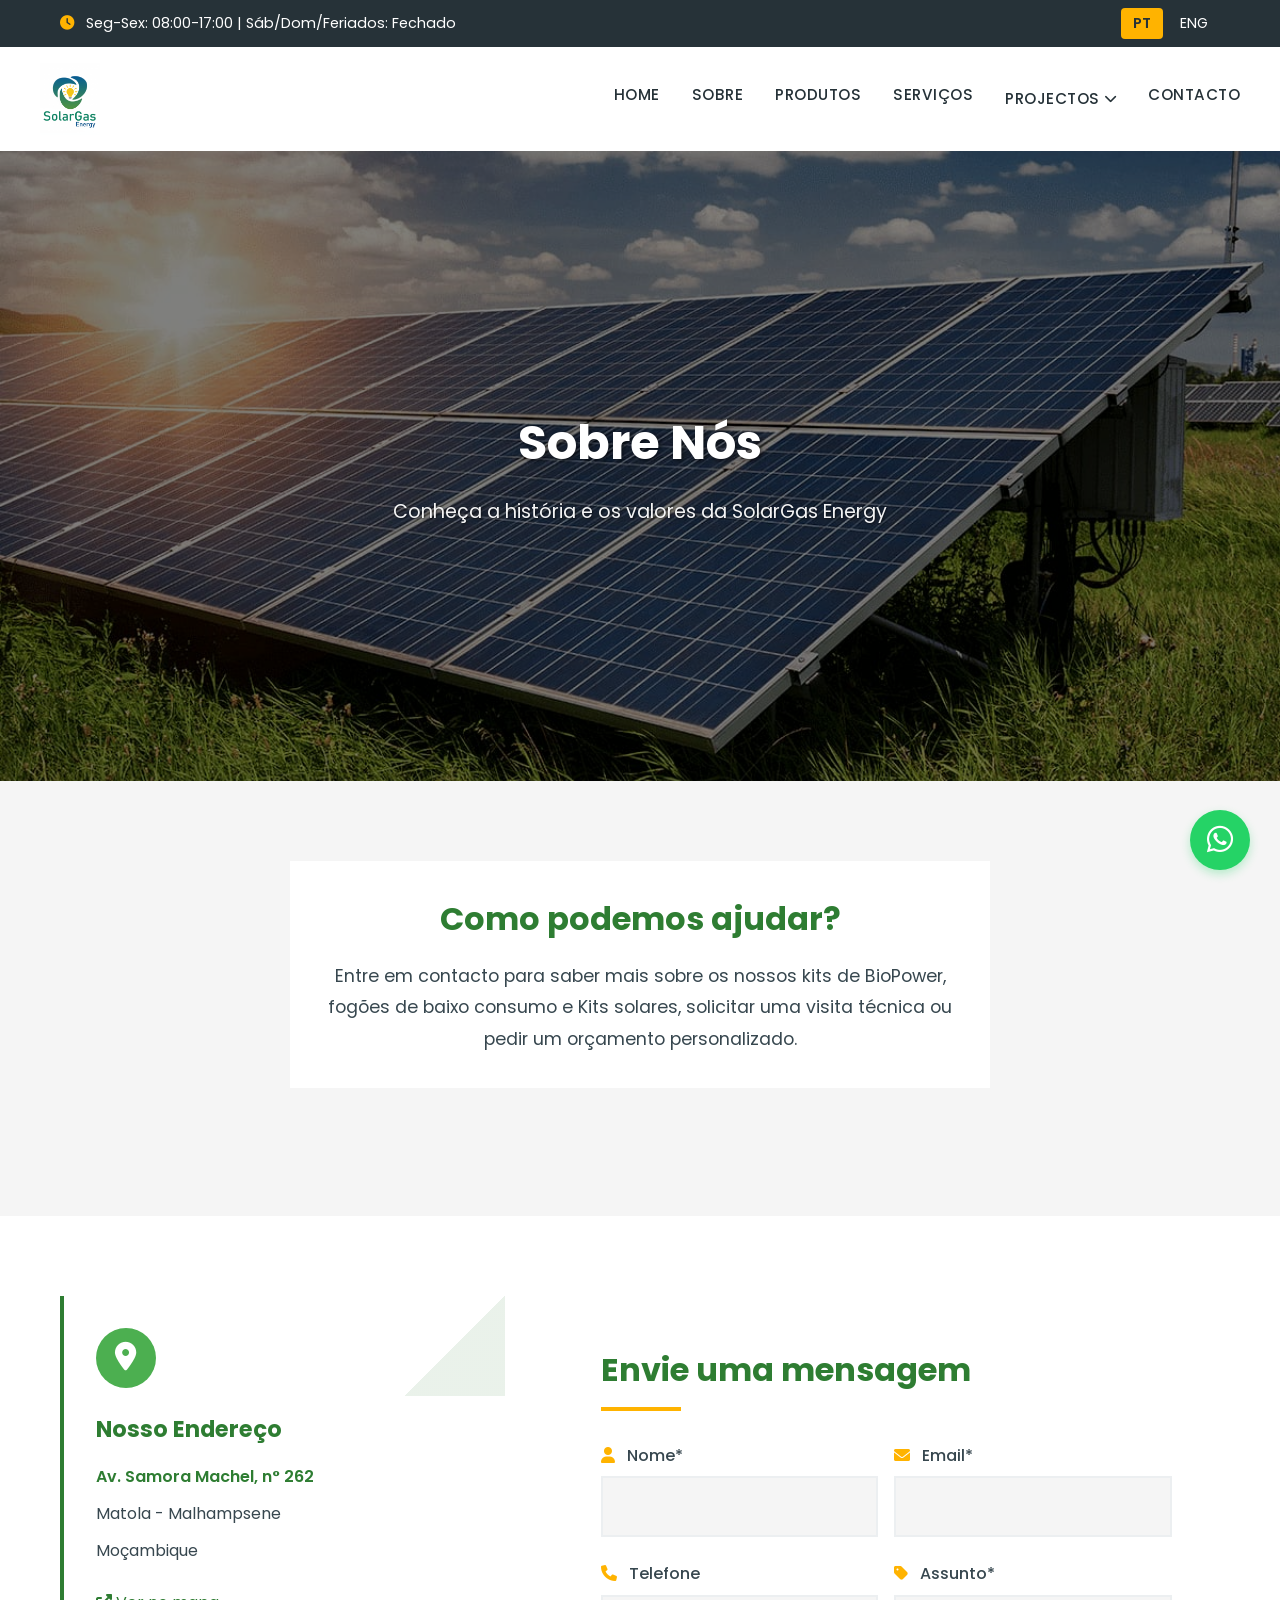
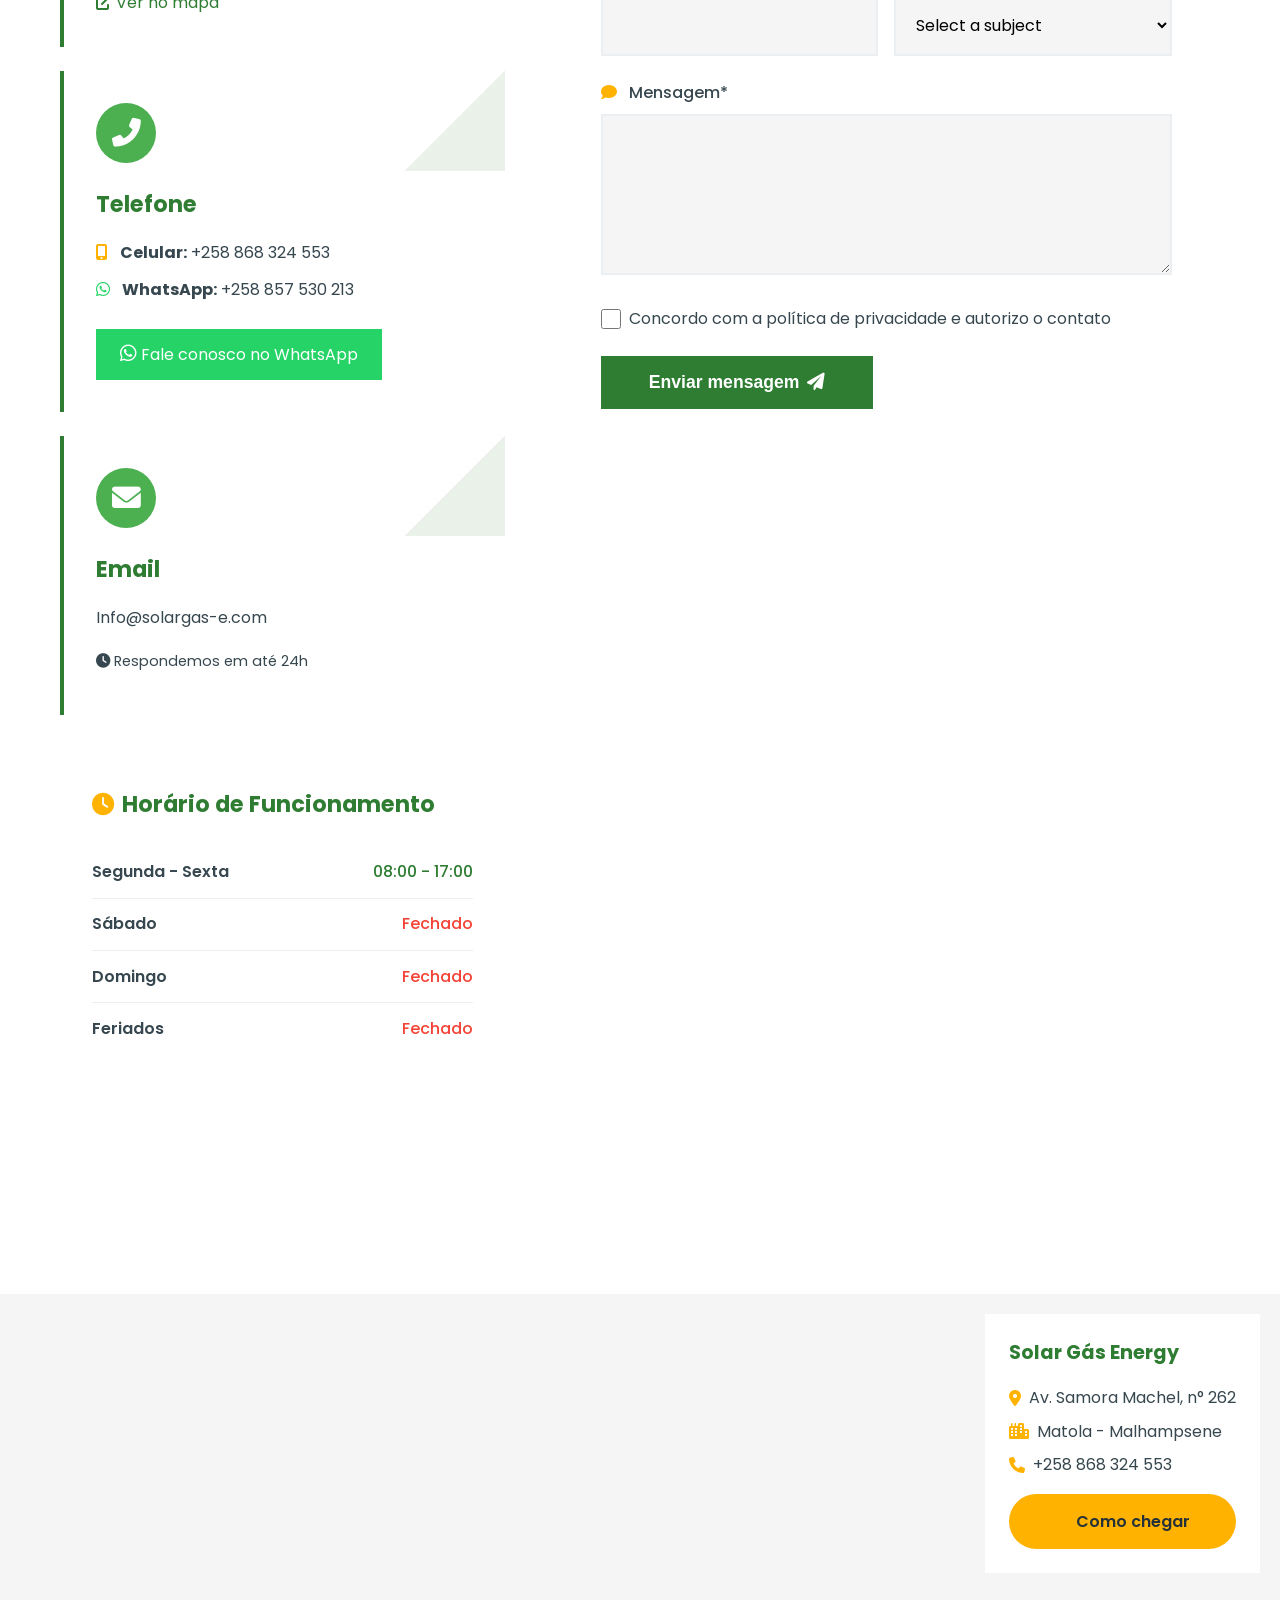
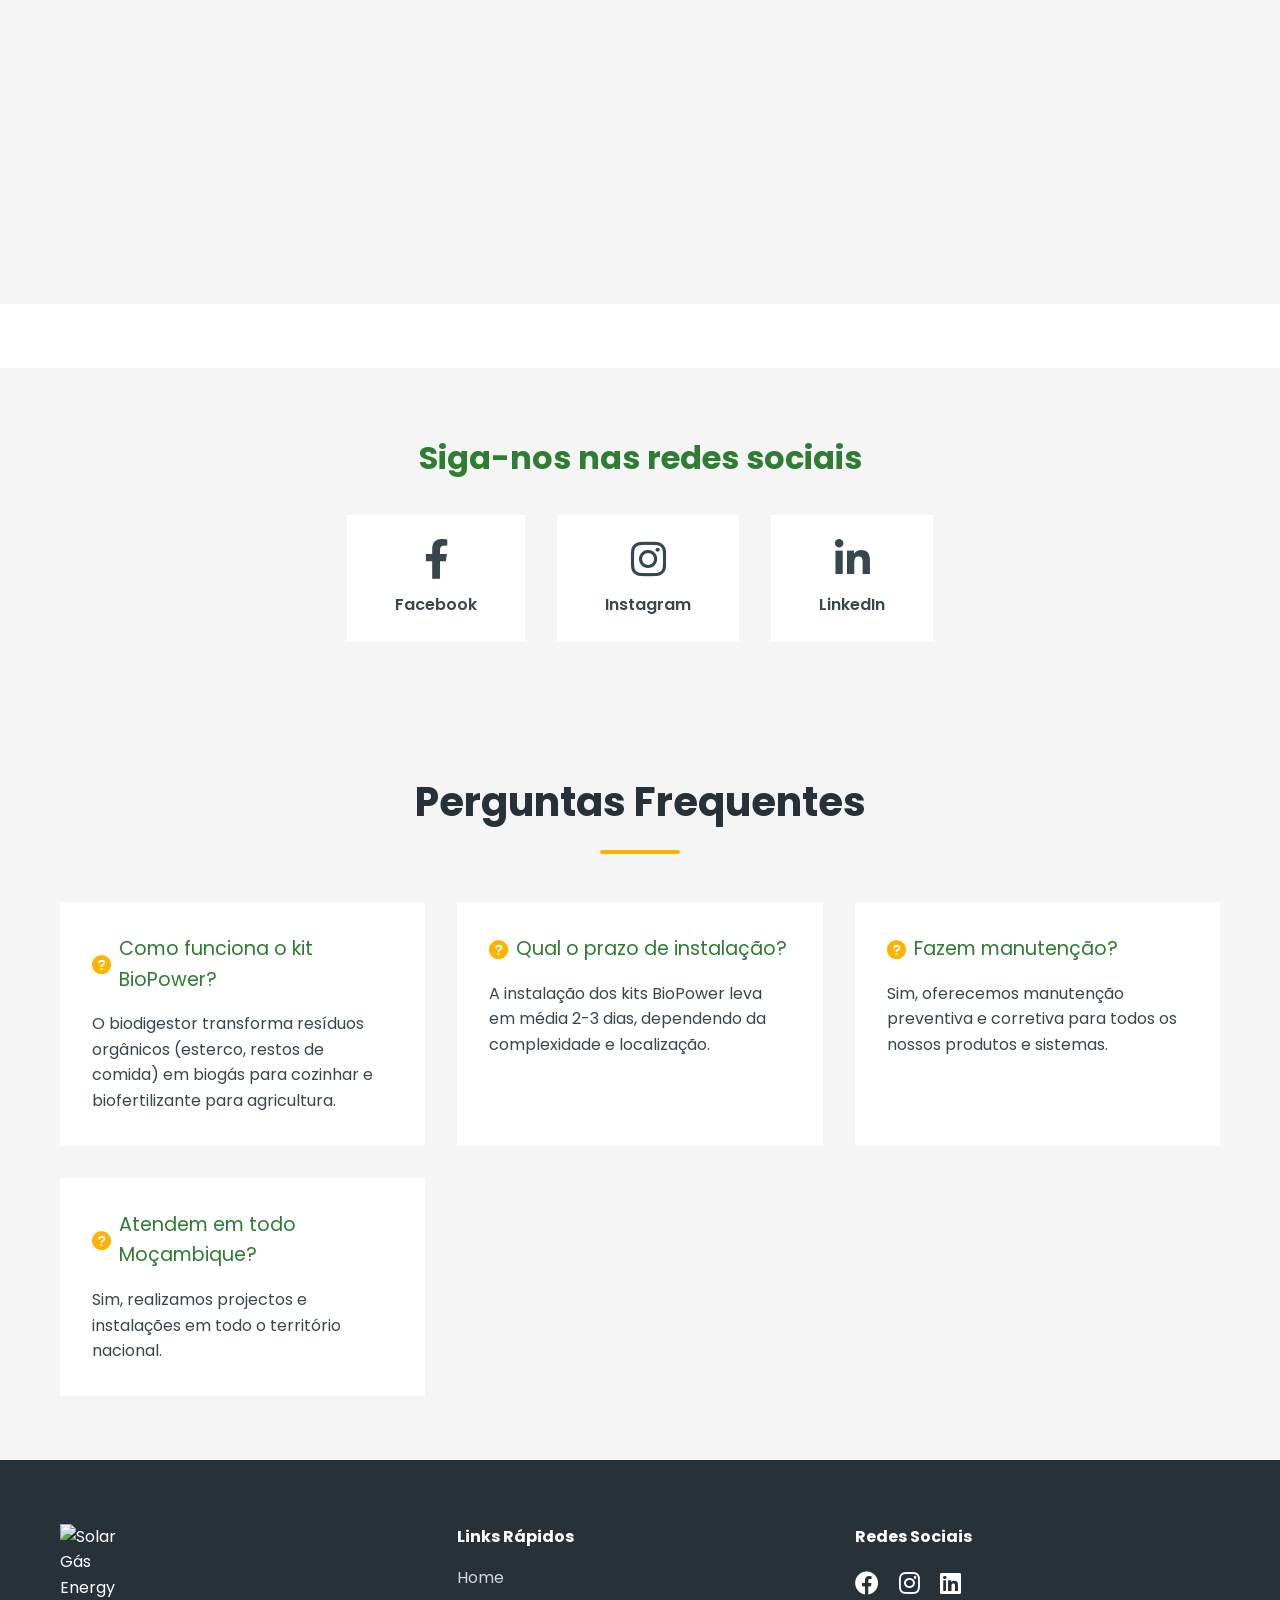
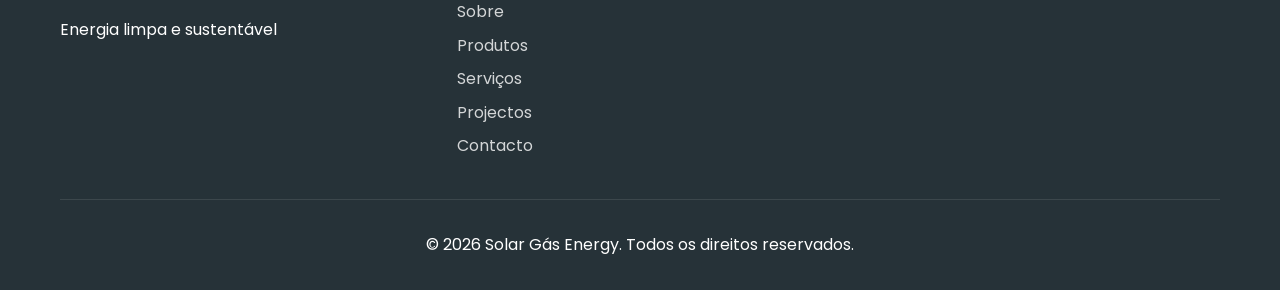
==== commit 9d831bf1: "Add files via upload" ====
--- a/contacto.html
+++ b/contacto.html
@@ -3,7 +3,7 @@
 <head>
     <meta charset="UTF-8">
     <meta name="viewport" content="width=device-width, initial-scale=1.0, maximum-scale=1.0, user-scalable=yes">
-    <title>Contacto - Solar Gás Energy</title>
+    <title>Contacto - SolarGas Energy</title>
     
     <!-- Fonts e ícones -->
     <link href="https://fonts.googleapis.com/css2?family=Poppins:wght@300;400;500;600;700&display=swap" rel="stylesheet">
@@ -15,25 +15,81 @@
     <!-- CSS específico para contacto -->
     <style>
         /* ========== CONTACT PAGE STYLES ========== */
-        .page-header {
-            background: linear-gradient(135deg, var(--primary-color), var(--primary-dark));
-            color: var(--white);
-            padding: 60px 0;
-            text-align: center;
-            margin-bottom: 40px;
-        }
-        
-        .page-header h1 {
-            font-size: clamp(2rem, 4vw, 3rem);
-            margin-bottom: 1rem;
-        }
-        
-        .page-header p {
-            font-size: 1.2rem;
-            opacity: 0.9;
-            max-width: 600px;
-            margin: 0 auto;
-        }
+.page-header {
+    min-height: 70vh; /* Ajuste conforme necessário */
+    position: relative;
+    display: flex;
+    align-items: center;
+    justify-content: center;
+    text-align: center;
+    color: var(--white);
+    overflow: hidden;
+    margin: 0;
+    padding: 0;
+    background: none; /* Remove o gradiente verde */
+}
+
+/* Container da imagem de fundo */
+.page-header .hero-background {
+    position: absolute;
+    top: 0;
+    left: 0;
+    width: 100%;
+    height: 100%;
+    z-index: 1;
+}
+
+.page-header .hero-background img {
+    width: 100%;
+    height: 100%;
+    object-fit: cover;
+    object-position: center;
+    display: block;
+}
+
+/* Overlay escuro para legibilidade do texto */
+.page-header .hero-overlay {
+    position: absolute;
+    top: 0;
+    left: 0;
+    width: 100%;
+    height: 100%;
+    background: rgba(0, 0, 0, 0.5); /* Ajuste a opacidade (0.3 a 0.7) */
+    z-index: 2;
+}
+
+/* Conteúdo do hero */
+.page-header .container {
+    position: relative;
+    z-index: 3;
+    width: 100%;
+}
+
+.page-header h1 {
+    font-size: clamp(2rem, 4vw, 3rem);
+    margin-bottom: 1rem;
+    text-shadow: 2px 2px 4px rgba(0,0,0,0.5);
+}
+
+.page-header p {
+    font-size: 1.2rem;
+    opacity: 0.95;
+    max-width: 600px;
+    margin: 0 auto;
+    text-shadow: 1px 1px 2px rgba(0,0,0,0.5);
+}
+
+          .logo-container {
+        max-width: 60px;
+        height: auto;
+     }
+
+      .logo-container img{
+        width: 100%;
+        height: auto;
+        max-height: 80px;
+        object-fit: contain;
+      }
         
         /* Contact Intro */
         .contact-intro {
@@ -594,6 +650,124 @@
                 height: 300px;
             }
         }
+
+        /* ========== MENU DROPDOWN ========== */
+.nav-menu li {
+    position: relative;
+}
+
+/* Estilo do dropdown */
+.nav-menu .dropdown {
+    position: relative;
+}
+
+.nav-menu .dropdown-menu {
+    position: absolute;
+    top: 100%;
+    left: 50%;
+    transform: translateX(-50%);
+    background: var(--white);
+    min-width: 220px;
+    box-shadow: var(--shadow-lg);
+    border-radius: 12px;
+    padding: 0.8rem 0;
+    opacity: 0;
+    visibility: hidden;
+    transition: all 0.3s ease;
+    z-index: 1000;
+    border: 1px solid rgba(0,0,0,0.05);
+    margin-top: 10px;
+}
+
+/* Seta do dropdown */
+.nav-menu .dropdown-menu::before {
+    content: '';
+    position: absolute;
+    top: -8px;
+    left: 50%;
+    transform: translateX(-50%);
+    width: 0;
+    height: 0;
+    border-left: 8px solid transparent;
+    border-right: 8px solid transparent;
+    border-bottom: 8px solid var(--white);
+}
+
+/* Mostrar dropdown ao passar o mouse */
+.nav-menu .dropdown:hover .dropdown-menu {
+    opacity: 1;
+    visibility: visible;
+    margin-top: 0;
+}
+
+/* Itens do dropdown */
+.nav-menu .dropdown-menu li {
+    margin: 0;
+    width: 100%;
+}
+
+.nav-menu .dropdown-menu a {
+    padding: 0.8rem 1.5rem;
+    display: block;
+    text-align: left;
+    font-size: 0.9rem;
+    text-transform: none;
+    color: var(--text-color);
+    transition: var(--transition);
+}
+
+.nav-menu .dropdown-menu a:hover {
+    background: var(--light-color);
+    color: var(--primary-color);
+    padding-left: 2rem;
+}
+
+.nav-menu .dropdown-menu a::after {
+    display: none;
+}
+
+/* Indicador de dropdown (seta para baixo) */
+.nav-menu .dropdown > a {
+    display: flex;
+    align-items: center;
+    gap: 0.3rem;
+}
+
+.nav-menu .dropdown > a i {
+    font-size: 0.8rem;
+    transition: transform 0.3s;
+}
+
+.nav-menu .dropdown:hover > a i {
+    transform: rotate(180deg);
+}
+
+/* Mobile - ajustes */
+@media (max-width: 768px) {
+    .nav-menu .dropdown-menu {
+        position: static;
+        opacity: 1;
+        visibility: visible;
+        box-shadow: none;
+        padding: 0;
+        margin: 0;
+        min-width: 100%;
+        transform: none;
+        display: none;
+    }
+    
+    .nav-menu .dropdown-menu::before {
+        display: none;
+    }
+    
+    .nav-menu .dropdown.active .dropdown-menu {
+        display: block;
+    }
+    
+    .nav-menu .dropdown > a i {
+        margin-left: auto;
+    }
+}
     </style>
 </head>
 <body>
@@ -617,18 +791,43 @@
         <nav class="navbar container">
             <div class="logo-container">
                 <a href="index.html">
-                    <img src="./img/Logo.png" alt="Solar Gás Energy">
+                    <img src="./img/Logo.png" alt="SolarGas Energy">
                 </a>
             </div>
             
             <ul class="nav-menu">
-                <li><a href="index.html" data-pt="Home" data-en="Home">Home</a></li>
-                <li><a href="sobre.html" data-pt="Sobre" data-en="About us">Sobre</a></li>
-                <li><a href="produtos.html" data-pt="Produtos" data-en="Products">Produtos</a></li>
-                <li><a href="servicos.html" data-pt="Serviços" data-en="Services">Serviços</a></li>
-                <li><a href="projectos.html" data-pt="Projetos" data-en="Projects">Projetos</a></li>
-                <li><a href="contacto.html" class="active" data-pt="Contato" data-en="Contact Us">Contato</a></li>
-            </ul>
+    <li><a href="index.html" data-pt="Home" data-en="Home">Home</a></li>
+    <li><a href="sobre.html" data-pt="Sobre" data-en="About">Sobre</a></li>
+    <li><a href="produtos.html" data-pt="Produtos" data-en="Products">Produtos</a></li>
+    <li><a href="servicos.html" data-pt="Serviços" data-en="Services">Serviços</a></li>
+    
+    <!-- DROPDOWN DE PROJECTOS -->
+    <li class="dropdown">
+        <a href="javascript:void(0);" class="dropdown-toggle">
+            <span class="text-pt">Projectos</span>
+            <span class="text-en" style="display: none;">Projects</span>
+            <i class="fas fa-chevron-down"></i>
+        </a>
+        <ul class="dropdown-menu">
+            <li>
+                <a href="projectos.html">
+                    <i class="fas fa-clipboard-list" style="margin-right: 0.5rem;"></i>
+                    <span class="text-pt">Nossos Projectos</span>
+                    <span class="text-en" style="display: none;">Our Projects</span>
+                </a>
+            </li>
+            <li>
+                <a href="galeria-projecto.html">
+                    <i class="fas fa-images" style="margin-right: 0.5rem;"></i>
+                    <span class="text-pt">Galeria Projectos</span>
+                    <span class="text-en" style="display: none;">Projects Gallery</span>
+                </a>
+            </li>
+        </ul>
+    </li>
+    
+    <li><a href="contacto.html" data-pt="Contacto" data-en="Contact">Contacto</a></li>
+</ul>
             
             <div class="hamburger">
                 <span class="bar"></span>
@@ -639,14 +838,24 @@
     </header>
 
     <!-- Page Header -->
-    <section class="page-header">
-        <div class="container">
-            <h1 class="text-pt">Contacte-nos</h1>
-            <h1 class="text-en" style="display: none;">Contact Us</h1>
-            <p class="text-pt">Estamos prontos para levar energia limpa até si</p>
-            <p class="text-en" style="display: none;">We are ready to bring clean energy to you</p>
-        </div>
-    </section>
+    <!-- Page Header COM IMAGEM DE FUNDO -->
+<section class="page-header">
+    <!-- Imagem de fundo -->
+    <div class="hero-background">
+        <img src="./img/contacto.jpeg" alt="Sobre a SolarGas Energy" onerror="this.src='https://via.placeholder.com/1600x600/2E7D32/ffffff?text=Sobre+Nós'">
+    </div>
+    
+    <!-- Overlay escuro -->
+    <div class="hero-overlay"></div>
+    
+    <!-- Conteúdo -->
+    <div class="container">
+        <h1 class="text-pt">Sobre Nós</h1>
+        <h1 class="text-en" style="display: none;">About Us</h1>
+        <p class="text-pt">Conheça a história e os valores da SolarGas Energy</p>
+        <p class="text-en" style="display: none;">Learn about the history and values of SolarGas Energy</p>
+    </div>
+</section>
 
     <!-- Contact Intro -->
     <section>
@@ -721,7 +930,6 @@
                             <span class="text-en" style="display: none;">Email</span>
                         </h3>
                         <p><a href="mailto:Info@solargas-e.com">Info@solargas-e.com</a></p>
-                        <p><a href="mailto:vendas@solargas-e.com">vendas@solargas-e.com</a></p>
                         <p style="margin-top: 1rem; font-size: 0.9rem;">
                             <i class="fas fa-clock"></i> 
                             <span class="text-pt">Respondemos em até 24h</span>
@@ -960,7 +1168,7 @@
                         <span class="text-en" style="display: none;">Do you serve throughout Mozambique?</span>
                     </div>
                     <div class="faq-answer text-pt">
-                        Sim, realizamos projetos e instalações em todo o território nacional.
+                        Sim, realizamos projectos e instalações em todo o território nacional.
                     </div>
                     <div class="faq-answer text-en" style="display: none;">
                         Yes, we carry out projects and installations throughout the national territory.
@@ -990,8 +1198,8 @@
                         <li><a href="sobre.html" data-pt="Sobre" data-en="About us">Sobre</a></li>
                         <li><a href="produtos.html" data-pt="Produtos" data-en="Products">Produtos</a></li>
                         <li><a href="servicos.html" data-pt="Serviços" data-en="Services">Serviços</a></li>
-                        <li><a href="projectos.html" data-pt="Projetos" data-en="Projects">Projetos</a></li>
-                        <li><a href="contacto.html" data-pt="Contato" data-en="Contact">Contato</a></li>
+                        <li><a href="projectos.html" data-pt="Projectos" data-en="Projects">Projectos</a></li>
+                        <li><a href="contacto.html" data-pt="Contacto" data-en="Contact">Contacto</a></li>
                     </ul>
                 </div>
                 
@@ -1159,6 +1367,19 @@
                     }
                 });
             }
+
+            // Dropdown para mobile
+const dropdowns = document.querySelectorAll('.dropdown');
+
+if (window.innerWidth <= 768) {
+    dropdowns.forEach(dropdown => {
+        const link = dropdown.querySelector('.dropdown-toggle');
+        link.addEventListener('click', function(e) {
+            e.preventDefault();
+            dropdown.classList.toggle('active');
+        });
+    });
+}
         });
     </script>
 </body>
--- a/style.css
+++ b/style.css
@@ -703,4 +703,161 @@
             .section-title {
                 font-size: 1.8rem;
             }
-        }+        }
+
+        /* ========== MENU DROPDOWN ========== */
+.nav-menu li {
+    position: relative;
+}
+
+/* Estilo do dropdown */
+.nav-menu .dropdown {
+    position: relative;
+}
+
+.nav-menu .dropdown-menu {
+    position: absolute;
+    top: 100%;
+    left: 50%;
+    transform: translateX(-50%);
+    background: var(--white);
+    min-width: 220px;
+    box-shadow: var(--shadow-lg);
+    border-radius: 12px;
+    padding: 0.8rem 0;
+    opacity: 0;
+    visibility: hidden;
+    transition: all 0.3s ease;
+    z-index: 1000;
+    border: 1px solid rgba(0,0,0,0.05);
+    margin-top: 10px;
+}
+
+/* Seta do dropdown */
+.nav-menu .dropdown-menu::before {
+    content: '';
+    position: absolute;
+    top: -8px;
+    left: 50%;
+    transform: translateX(-50%);
+    width: 0;
+    height: 0;
+    border-left: 8px solid transparent;
+    border-right: 8px solid transparent;
+    border-bottom: 8px solid var(--white);
+}
+
+/* Mostrar dropdown ao passar o mouse */
+.nav-menu .dropdown:hover .dropdown-menu {
+    opacity: 1;
+    visibility: visible;
+    margin-top: 0;
+}
+
+/* Itens do dropdown */
+.nav-menu .dropdown-menu li {
+    margin: 0;
+    width: 100%;
+}
+
+.nav-menu .dropdown-menu a {
+    padding: 0.8rem 1.5rem;
+    display: block;
+    text-align: left;
+    font-size: 0.9rem;
+    text-transform: none;
+    color: var(--text-color);
+    transition: var(--transition);
+}
+
+.nav-menu .dropdown-menu a:hover {
+    background: var(--light-color);
+    color: var(--primary-color);
+    padding-left: 2rem;
+}
+
+.nav-menu .dropdown-menu a::after {
+    display: none;
+}
+
+/* Indicador de dropdown (seta para baixo) */
+.nav-menu .dropdown > a {
+    display: flex;
+    align-items: center;
+    gap: 0.3rem;
+}
+
+.nav-menu .dropdown > a i {
+    font-size: 0.8rem;
+    transition: transform 0.3s;
+}
+
+.nav-menu .dropdown:hover > a i {
+    transform: rotate(180deg);
+}
+
+/* Mobile - ajustes */
+@media (max-width: 768px) {
+    .nav-menu .dropdown-menu {
+        position: static;
+        opacity: 1;
+        visibility: visible;
+        box-shadow: none;
+        padding: 0;
+        margin: 0;
+        min-width: 100%;
+        transform: none;
+        display: none;
+    }
+    
+    .nav-menu .dropdown-menu::before {
+        display: none;
+    }
+    
+    .nav-menu .dropdown.active .dropdown-menu {
+        display: block;
+    }
+    
+    .nav-menu .dropdown > a i {
+        margin-left: auto;
+    }
+
+
+    .nav-menu .dropdown {
+        width: 100%;
+        text-align: center;
+    }
+
+    .nav-menu .dropdown > a {
+        display: flex !important;
+        align-items: center !important;
+        justify-content: center !important; /* Centraliza o texto */
+        gap: 0.5rem;
+        width: 100%;
+        text-align: center;
+    }
+     .nav-menu .dropdown > a i {
+        margin-left: 0 !important; /* Remove o margin-left que puxava para esquerda */
+        position: relative;
+        top: 1px;
+    }
+
+    .nav-menu .dropdown-menu {
+        text-align: center;
+        padding: 0.5rem 0 !important;
+    }
+
+    .nav-menu .dropdown-menu a {
+        justify-content: center !important;
+        text-align: center !important;
+        padding: 0.8rem !important;
+    }
+
+    .nav-menu .dropdown-menu a i {
+        display: none; /* Esconde os ícones no mobile para não poluir */
+    }
+    .nav-menu a {
+        text-align: center !important;
+        justify-content: center !important;
+    }
+}
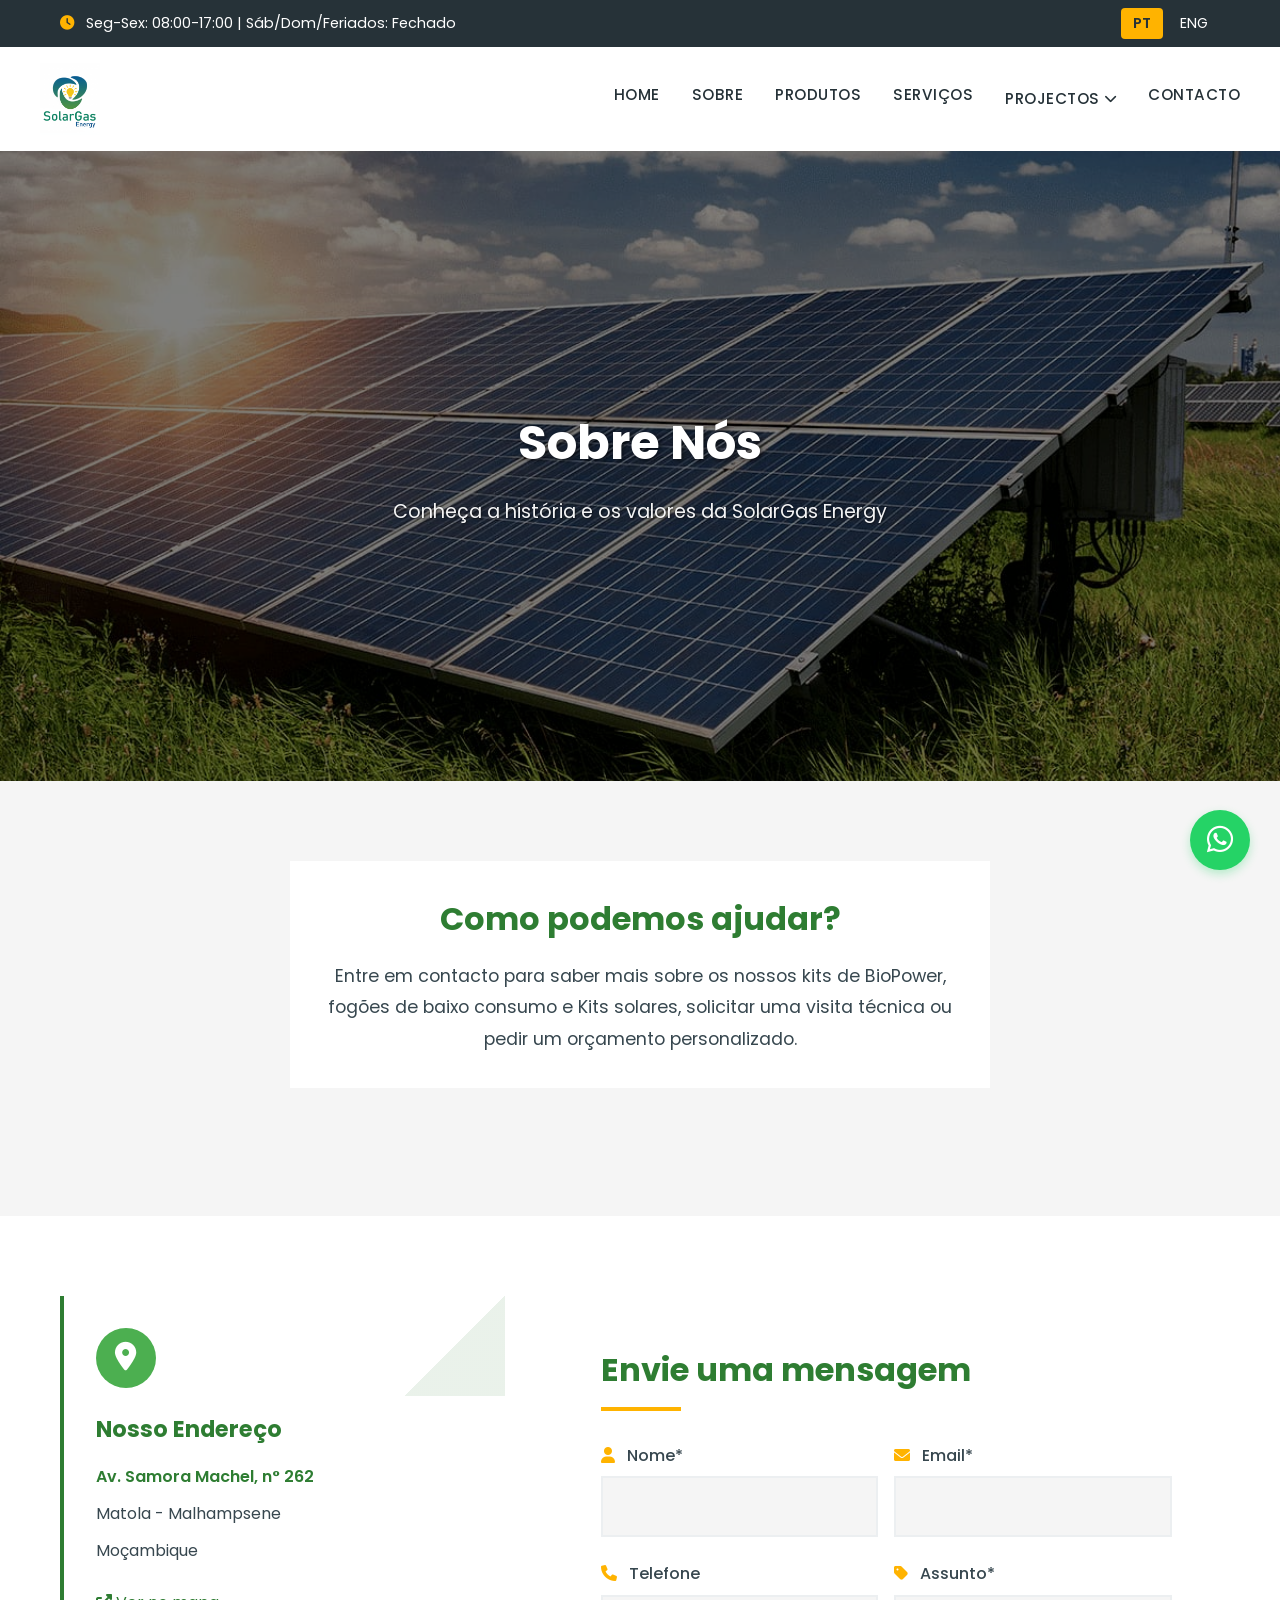
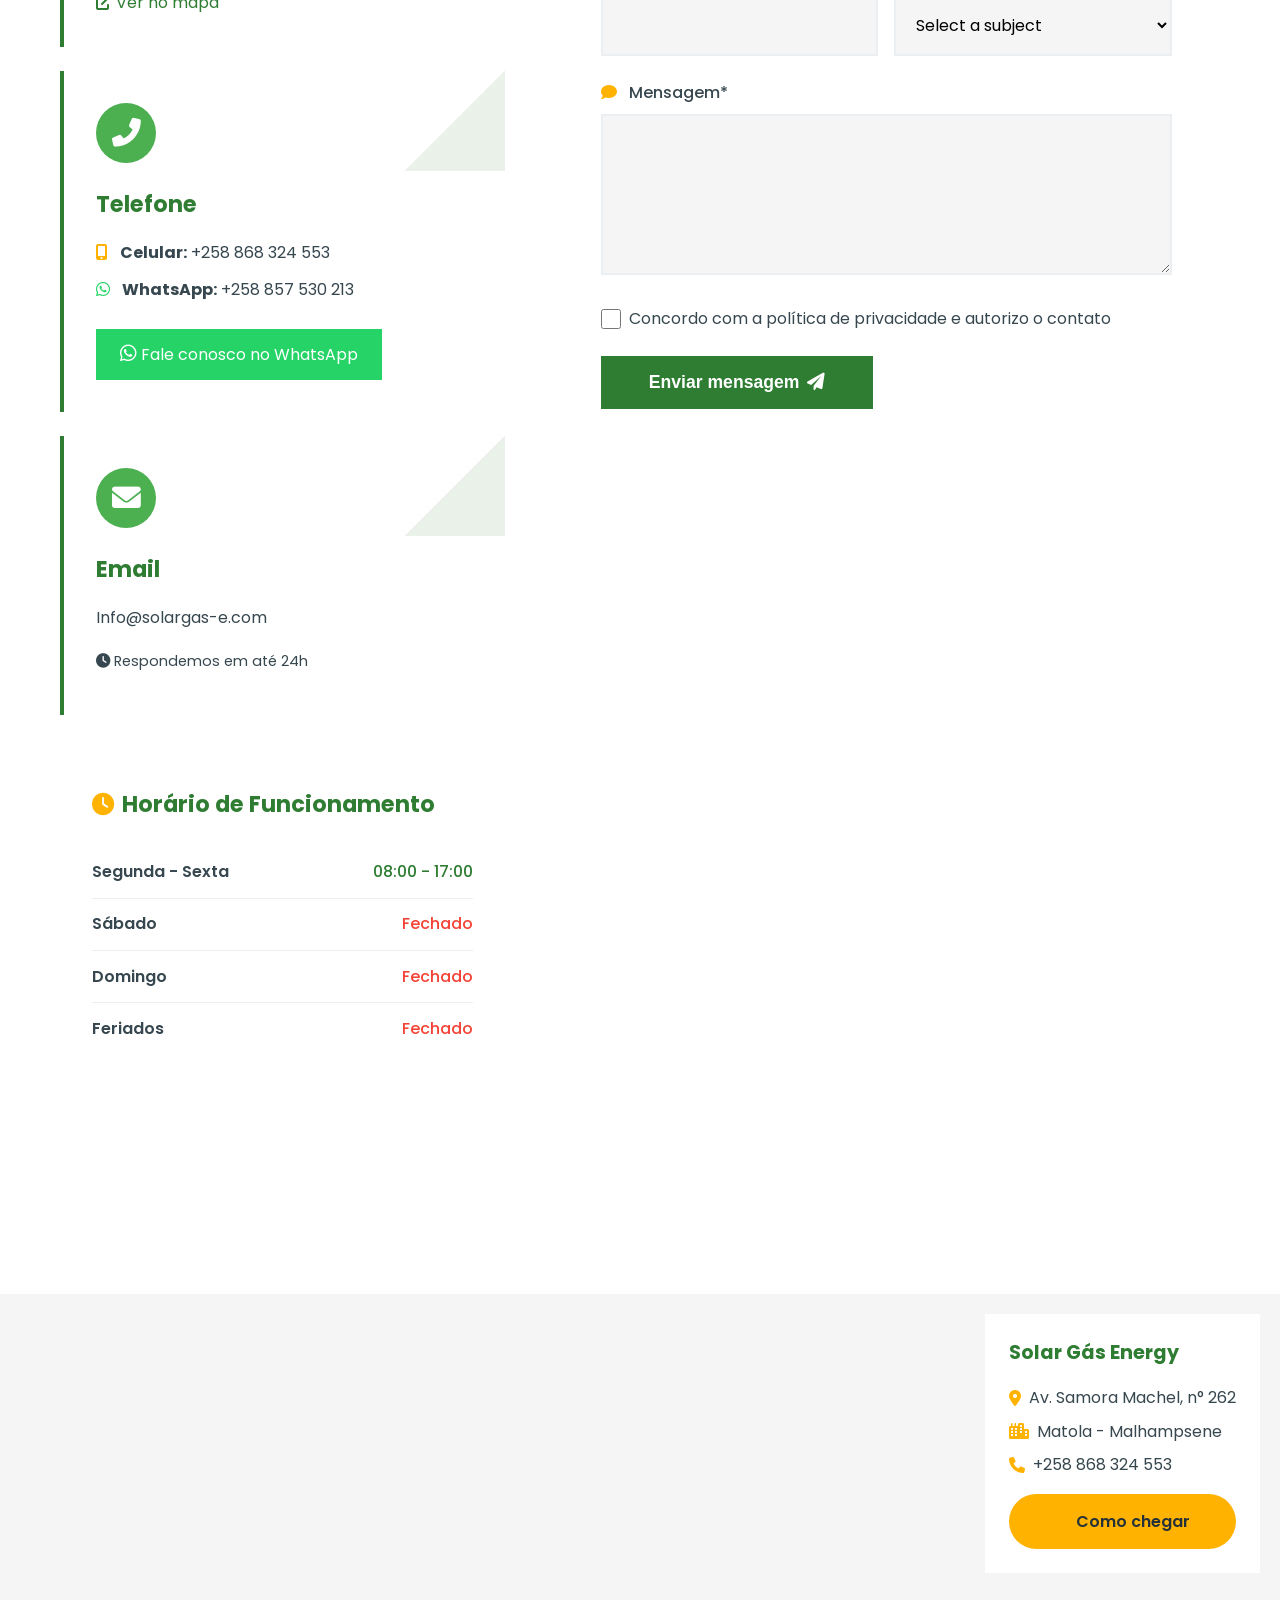
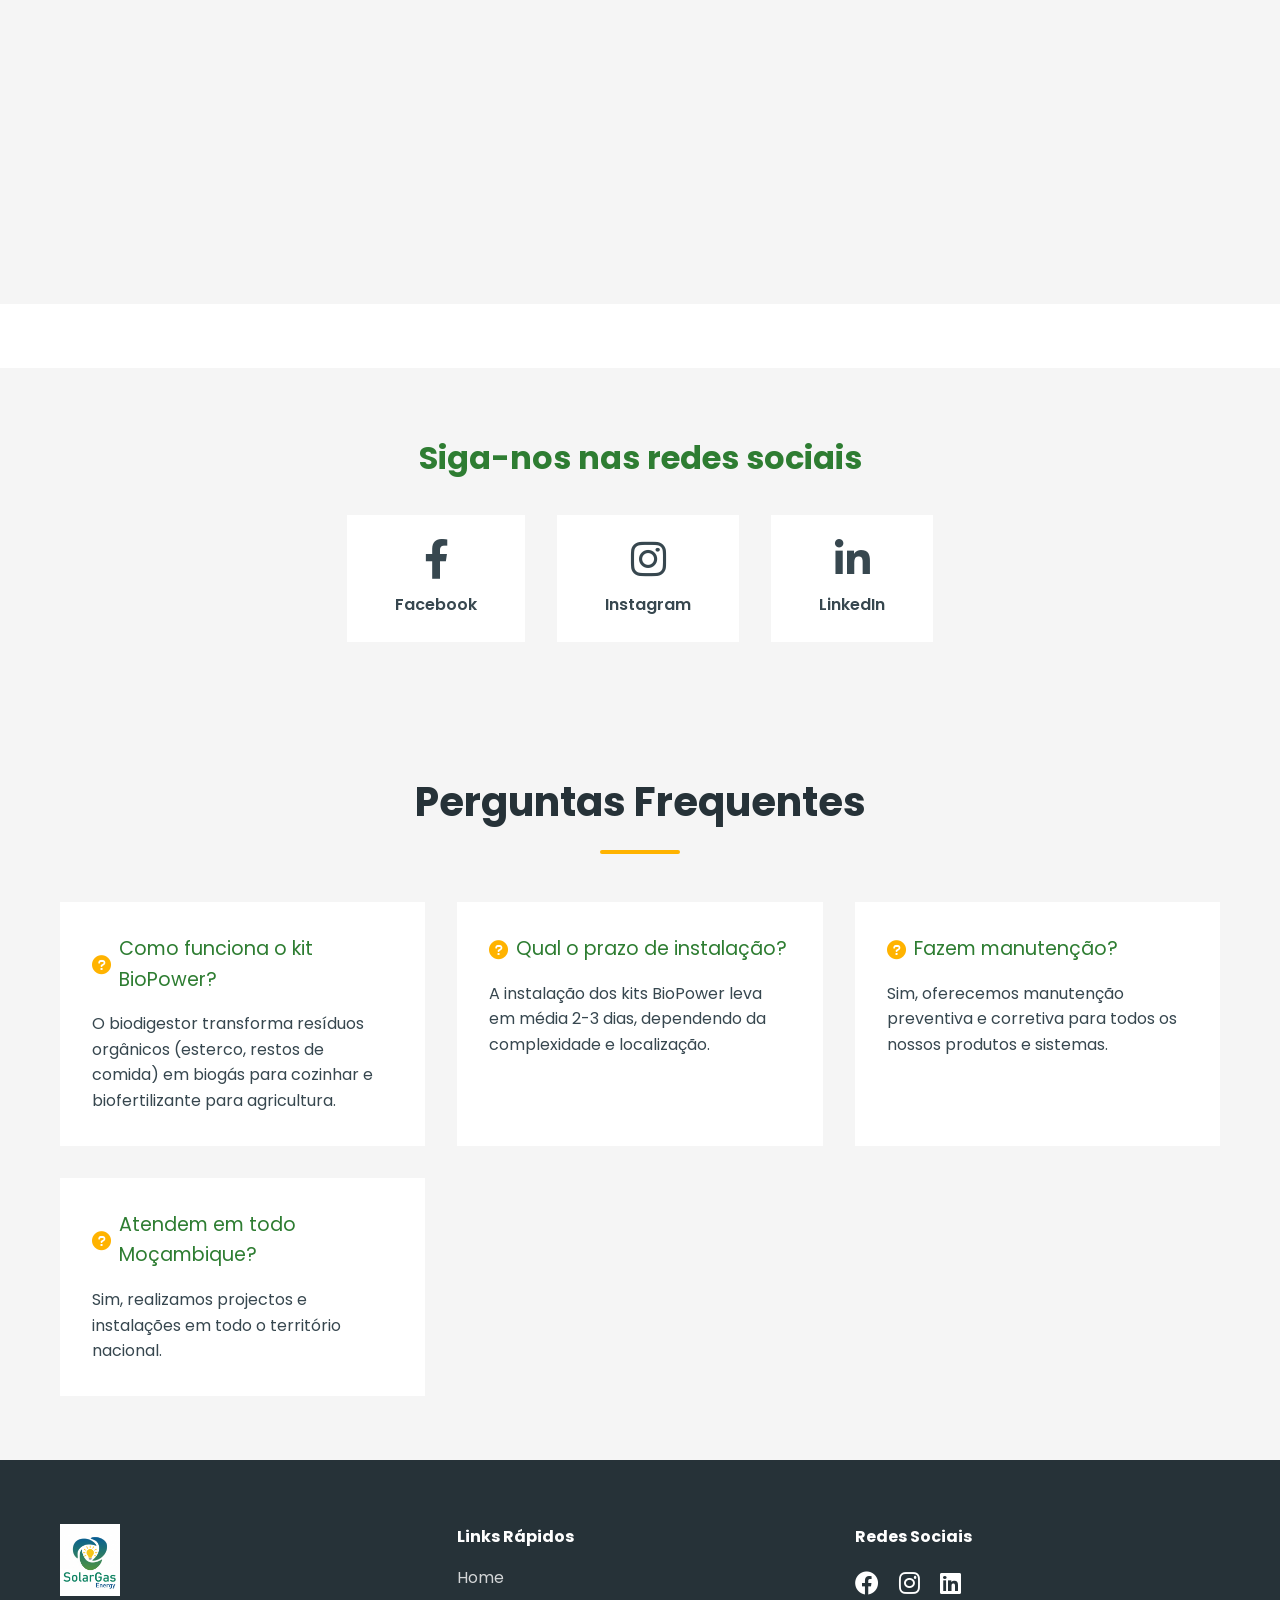
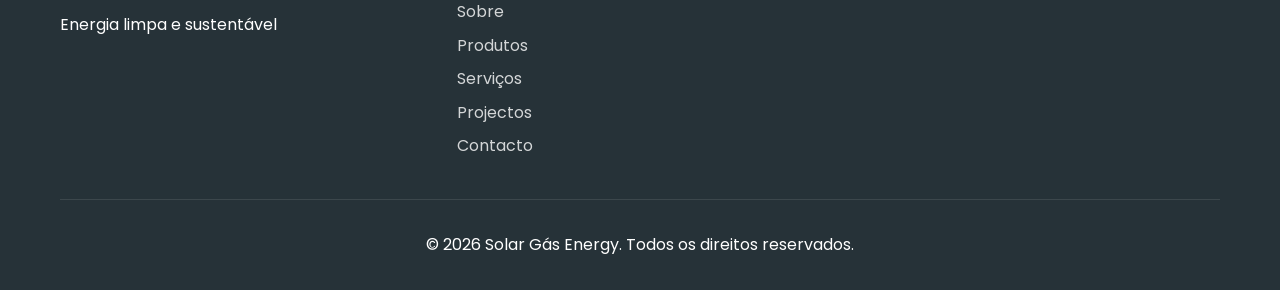
==== commit b31e8ca9: "Add files via upload" ====
--- a/contacto.html
+++ b/contacto.html
@@ -1184,7 +1184,7 @@
             <div class="footer-content">
                 <div class="footer-info">
                     <div class="logo-container" style="margin-bottom: 1rem;">
-                        <img src="https://via.placeholder.com/150x60/2E7D32/ffffff?text=Solar+Gas" alt="Solar Gás Energy">
+                        <img src="./img/Logo.png" alt="Solar Gás Energy">
                     </div>
                     <p class="text-pt">Energia limpa e sustentável</p>
                     <p class="text-en" style="display: none;">Clean and sustainable energy</p>
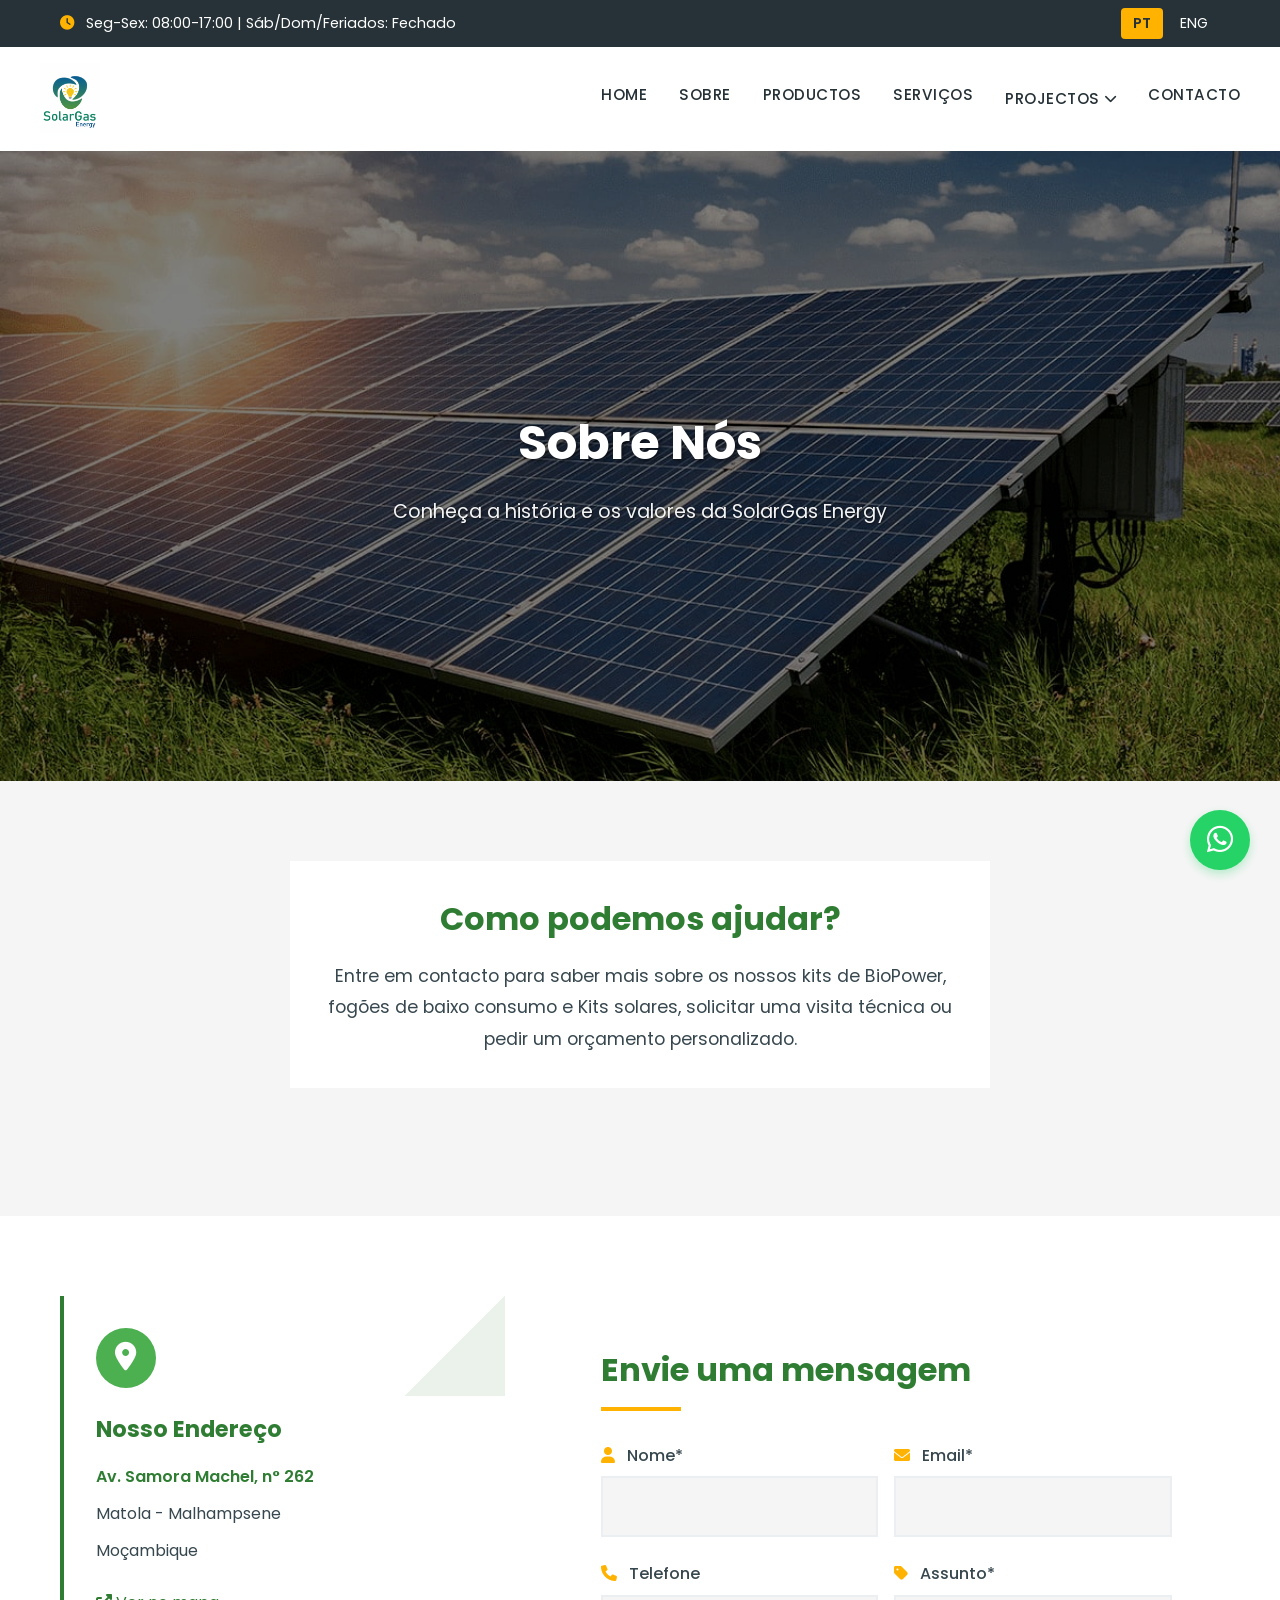
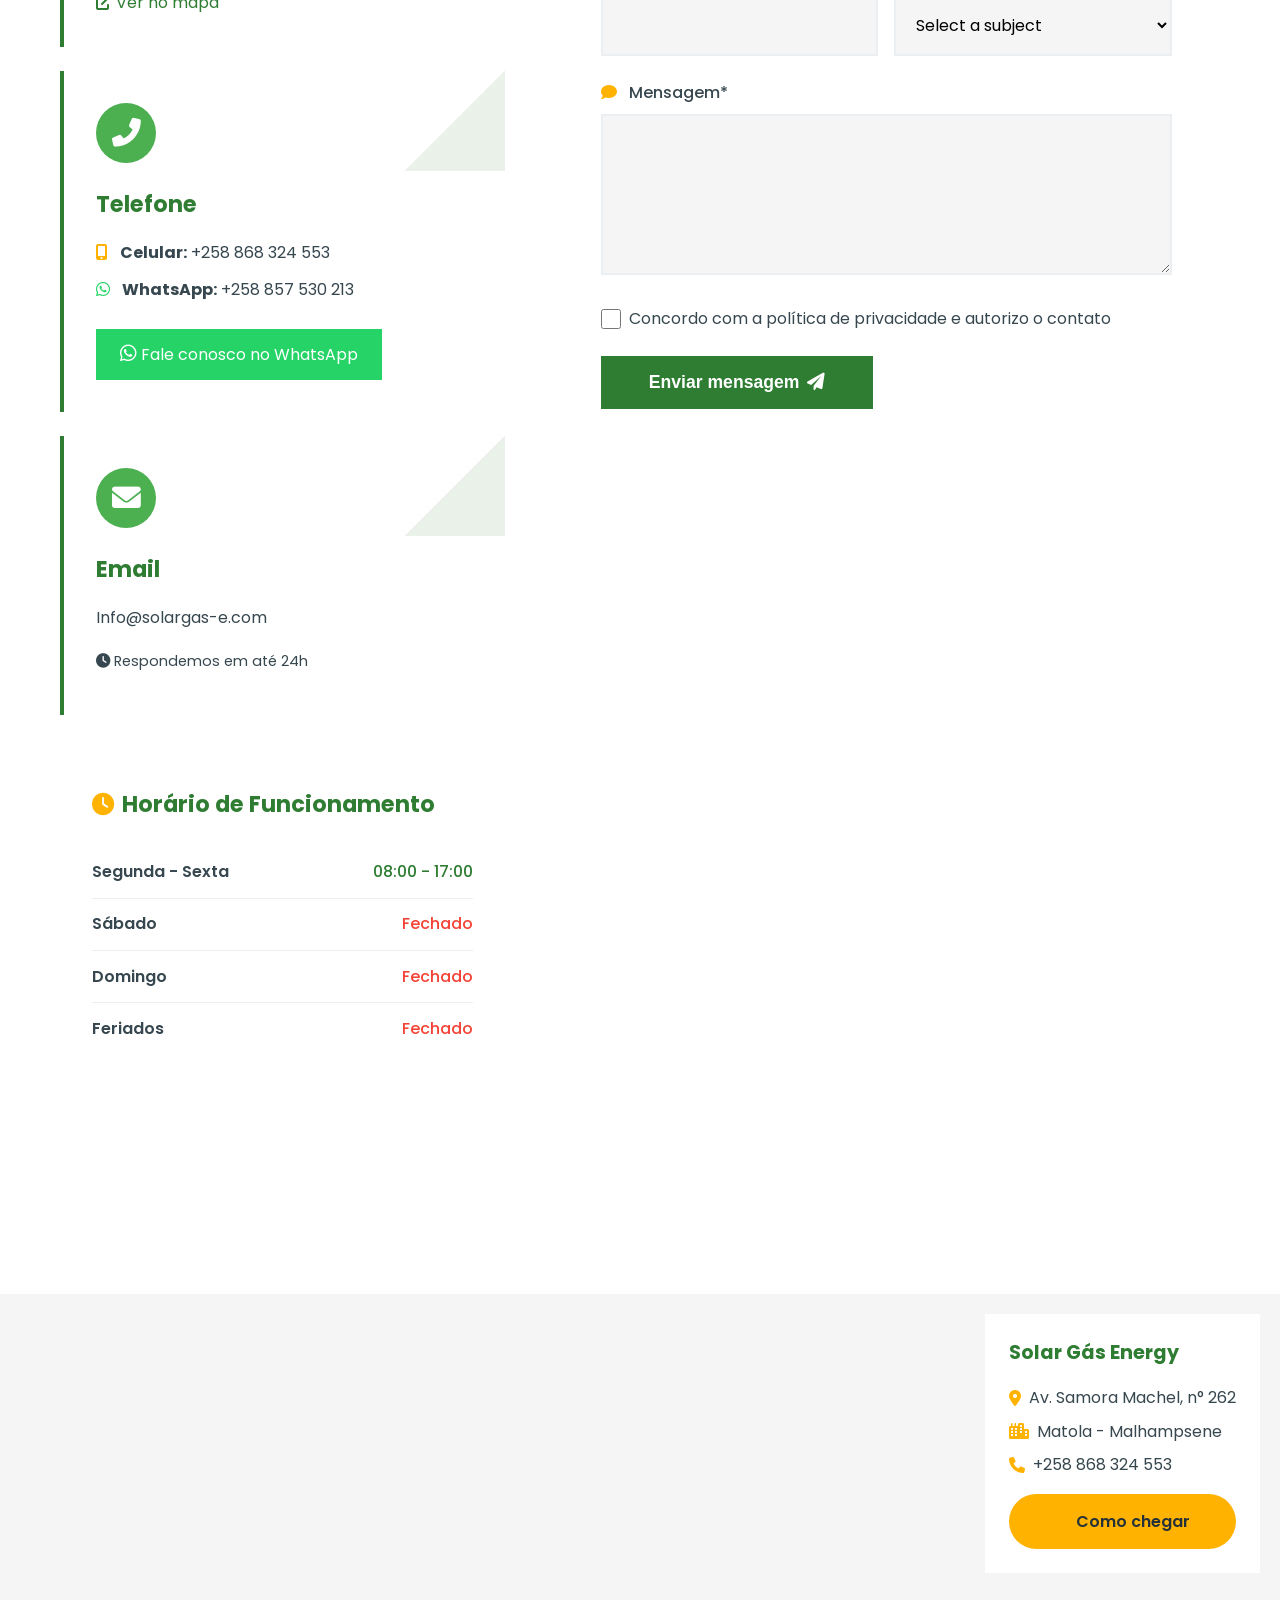
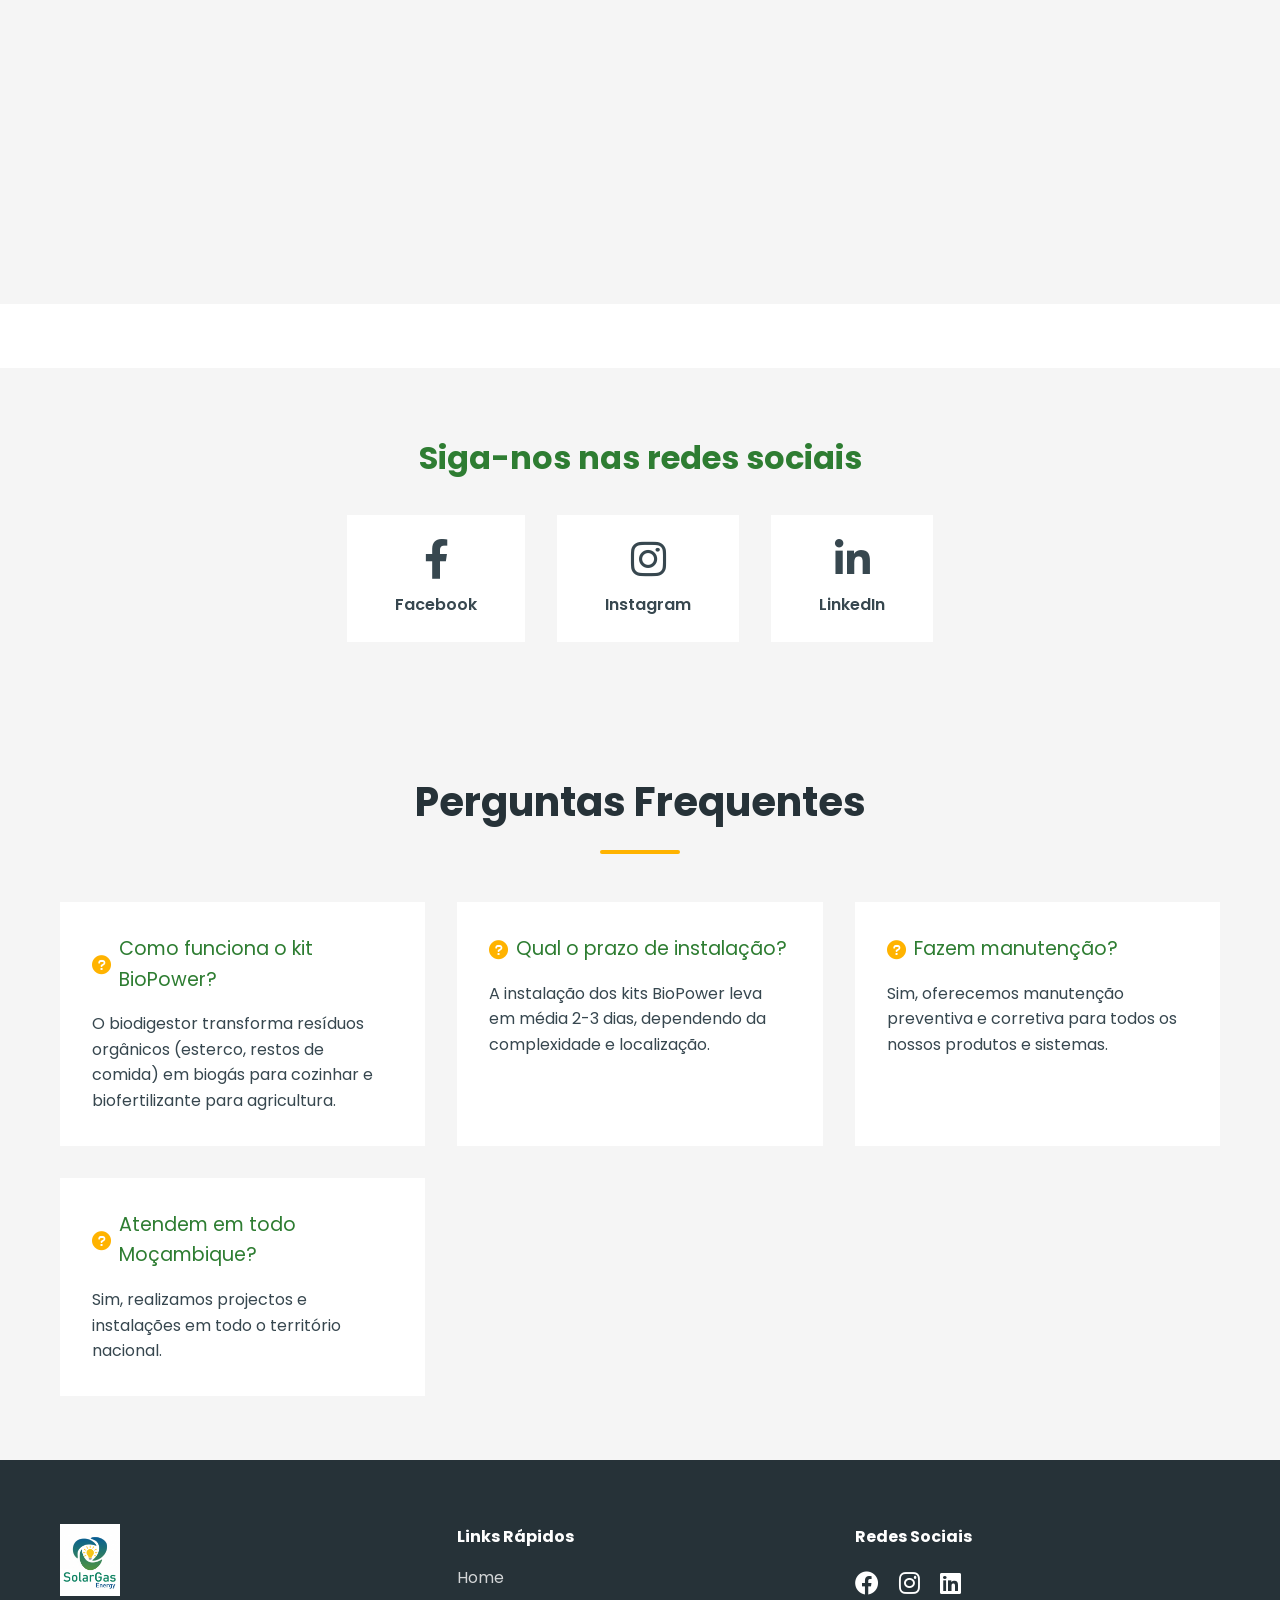
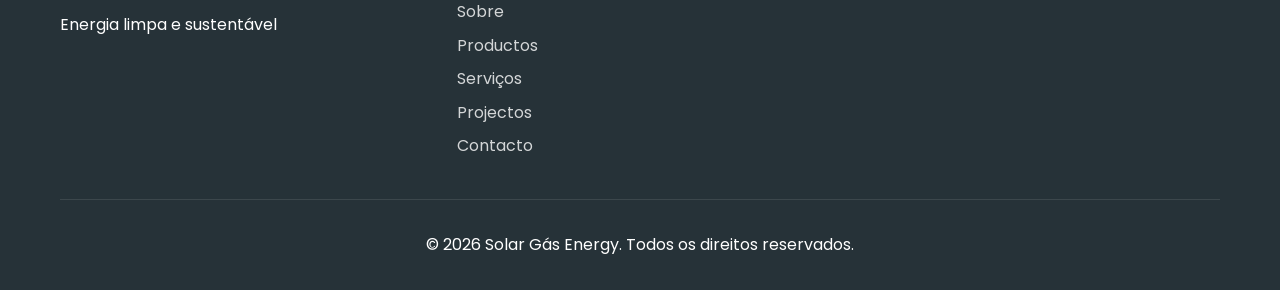
==== commit 9923e3b0: "Add files via upload" ====
--- a/contacto.html
+++ b/contacto.html
@@ -798,7 +798,7 @@
             <ul class="nav-menu">
     <li><a href="index.html" data-pt="Home" data-en="Home">Home</a></li>
     <li><a href="sobre.html" data-pt="Sobre" data-en="About">Sobre</a></li>
-    <li><a href="produtos.html" data-pt="Produtos" data-en="Products">Produtos</a></li>
+    <li><a href="produtos.html" data-pt="Productos" data-en="Products">Productos</a></li>
     <li><a href="servicos.html" data-pt="Serviços" data-en="Services">Serviços</a></li>
     
     <!-- DROPDOWN DE PROJECTOS -->
@@ -1196,7 +1196,7 @@
                     <ul>
                         <li><a href="index.html" data-pt="Home" data-en="Home">Home</a></li>
                         <li><a href="sobre.html" data-pt="Sobre" data-en="About us">Sobre</a></li>
-                        <li><a href="produtos.html" data-pt="Produtos" data-en="Products">Produtos</a></li>
+                        <li><a href="produtos.html" data-pt="Productos" data-en="Products">Productos</a></li>
                         <li><a href="servicos.html" data-pt="Serviços" data-en="Services">Serviços</a></li>
                         <li><a href="projectos.html" data-pt="Projectos" data-en="Projects">Projectos</a></li>
                         <li><a href="contacto.html" data-pt="Contacto" data-en="Contact">Contacto</a></li>
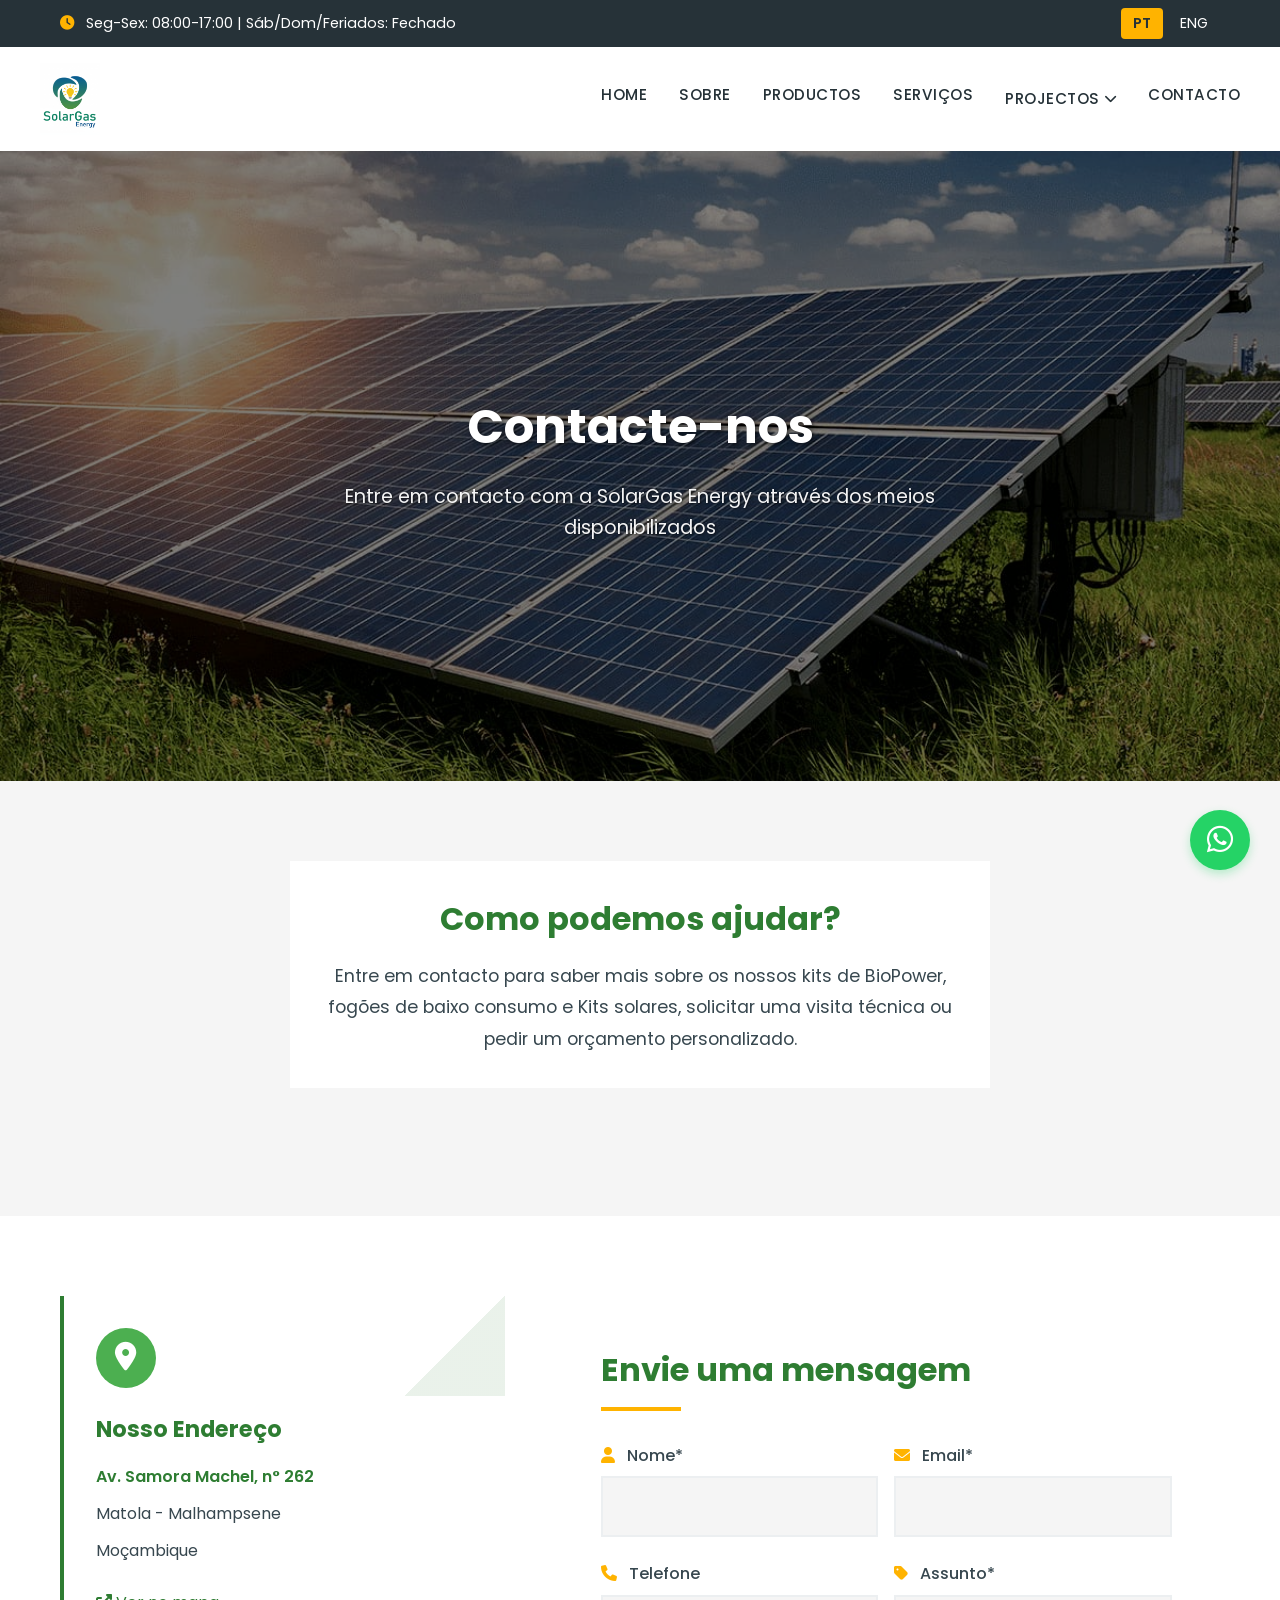
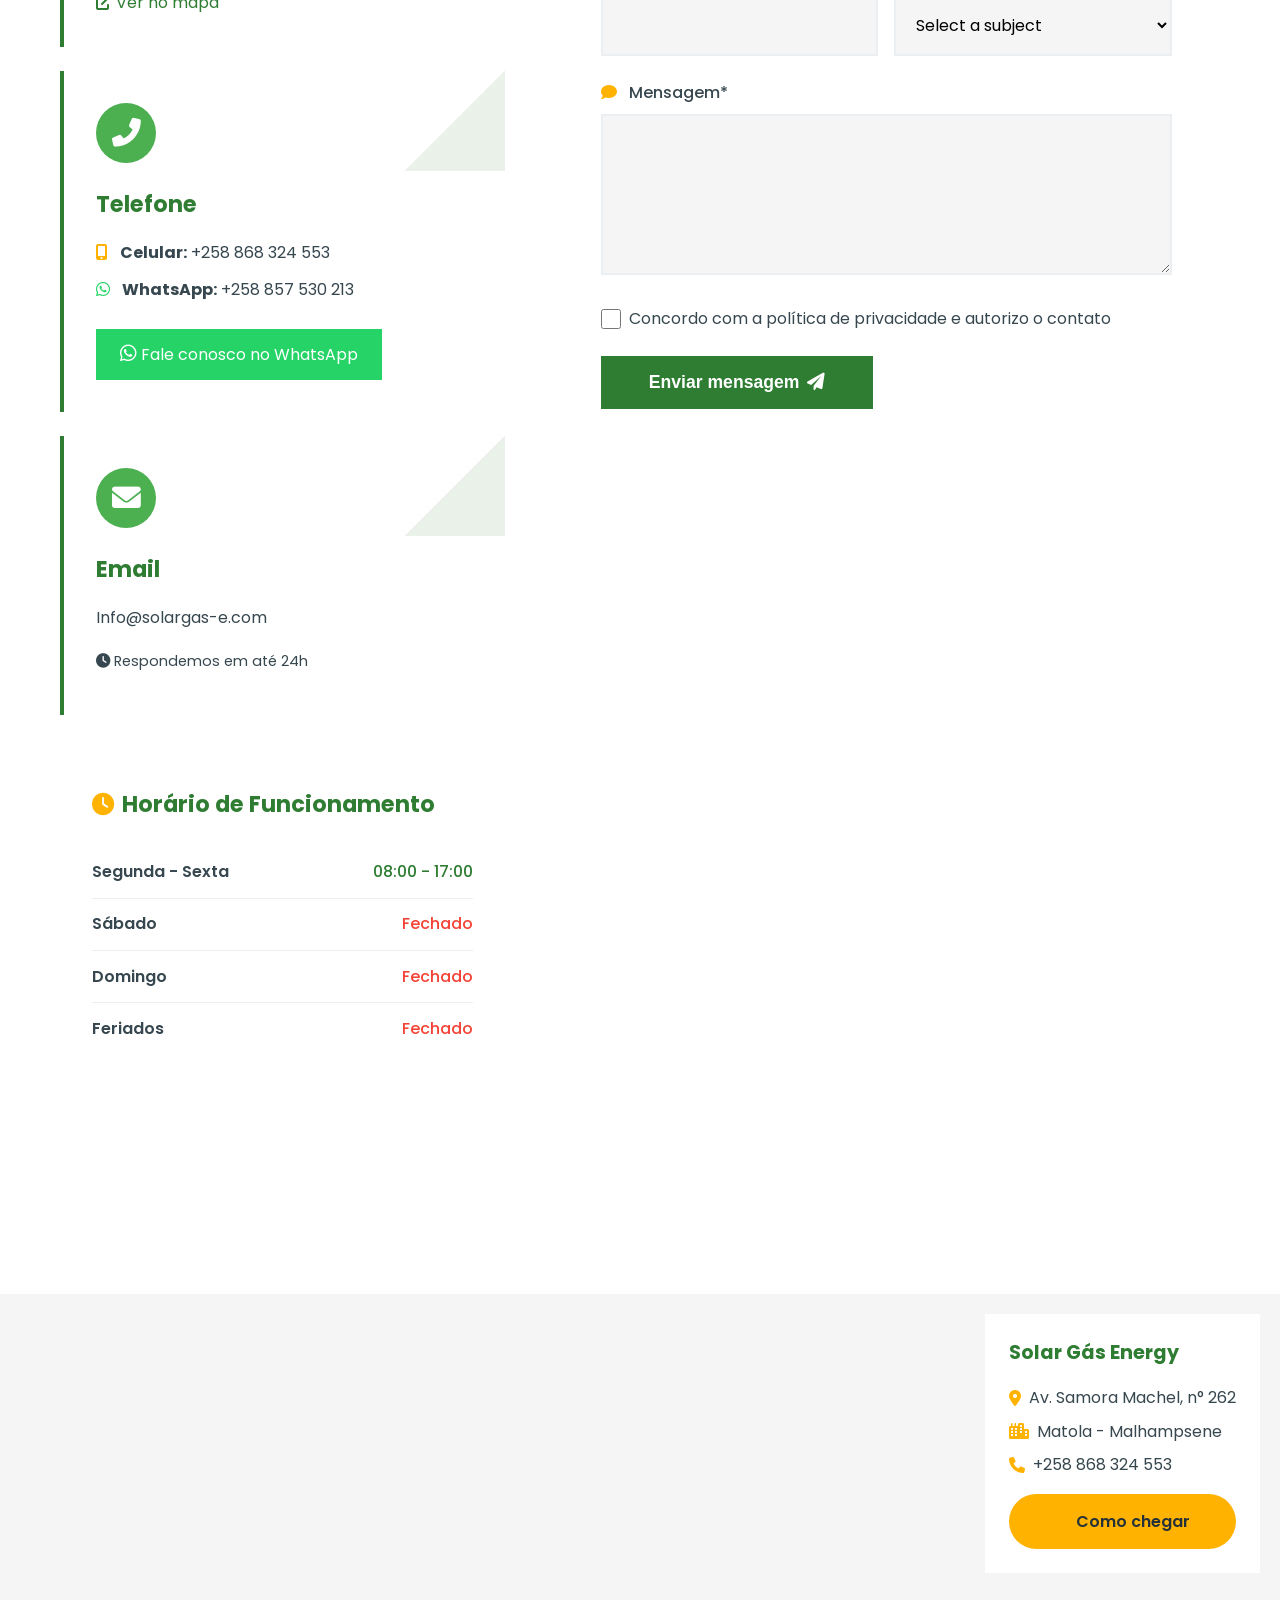
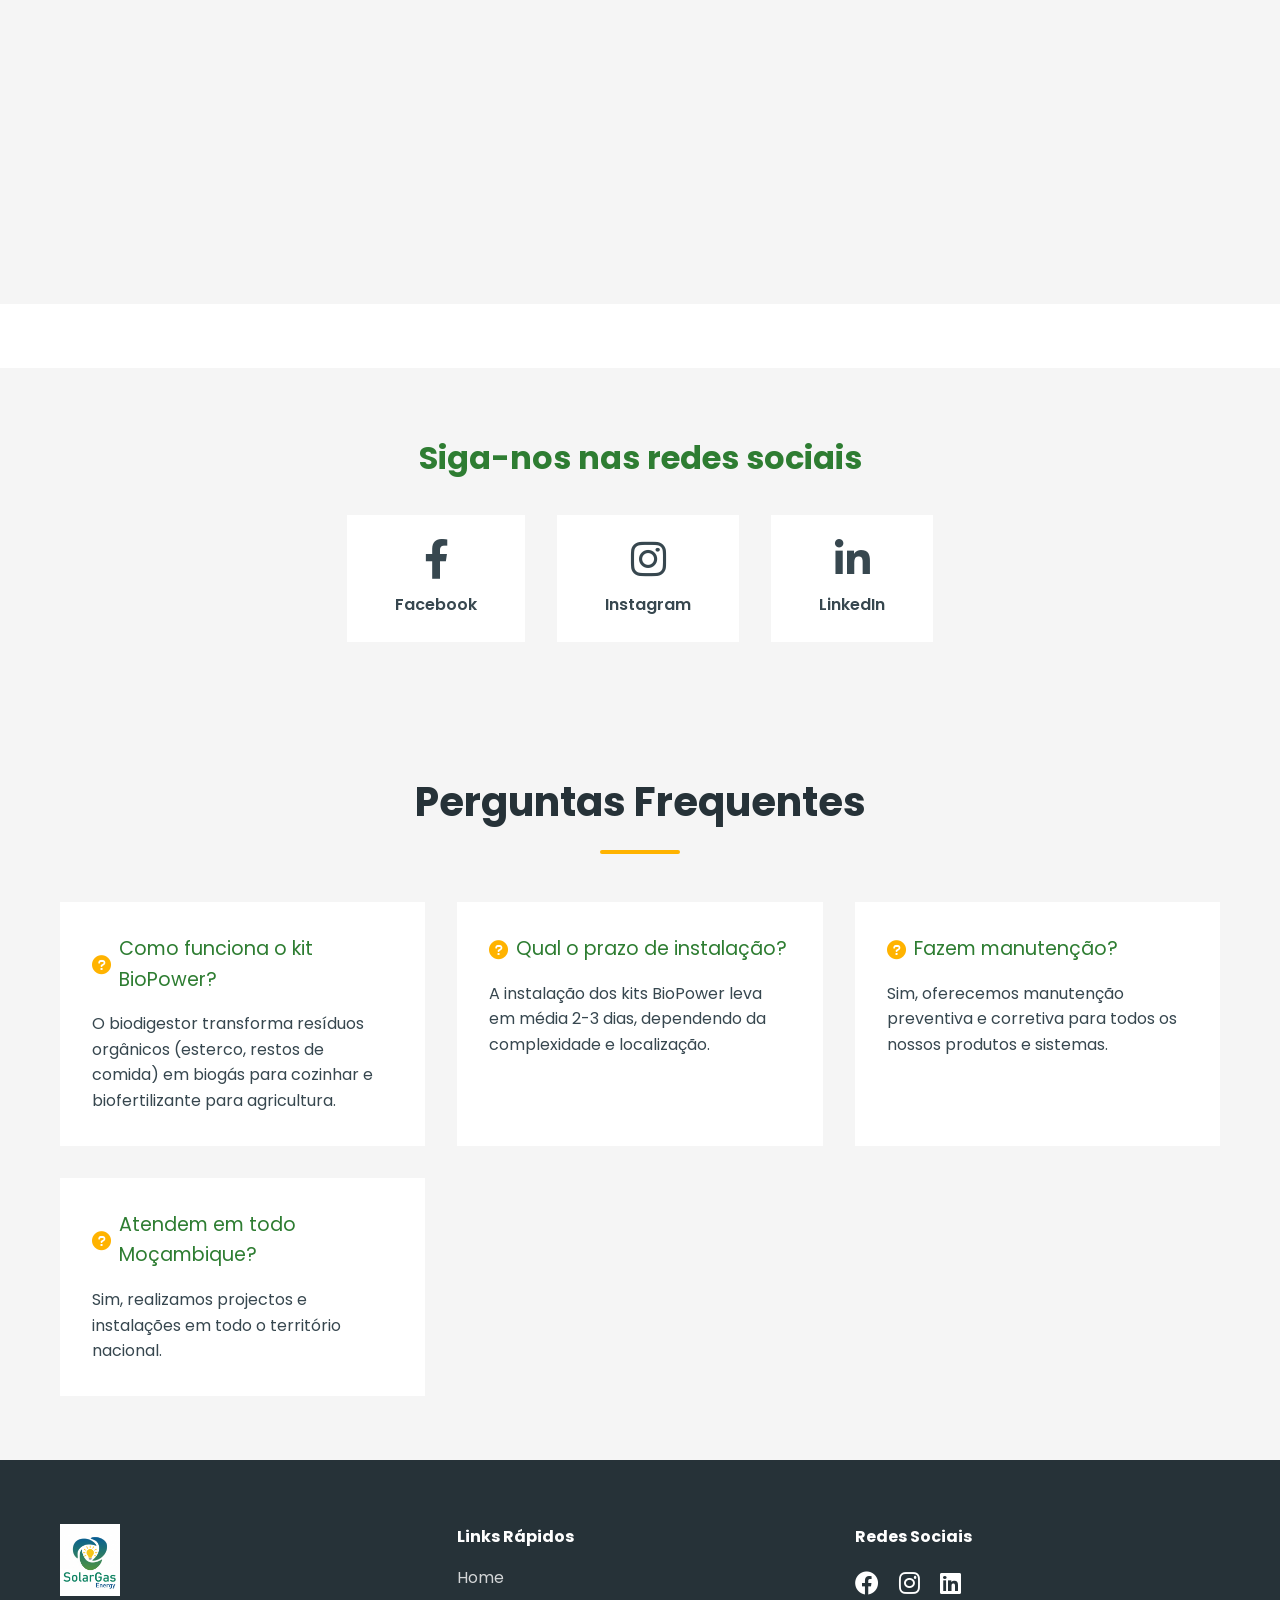
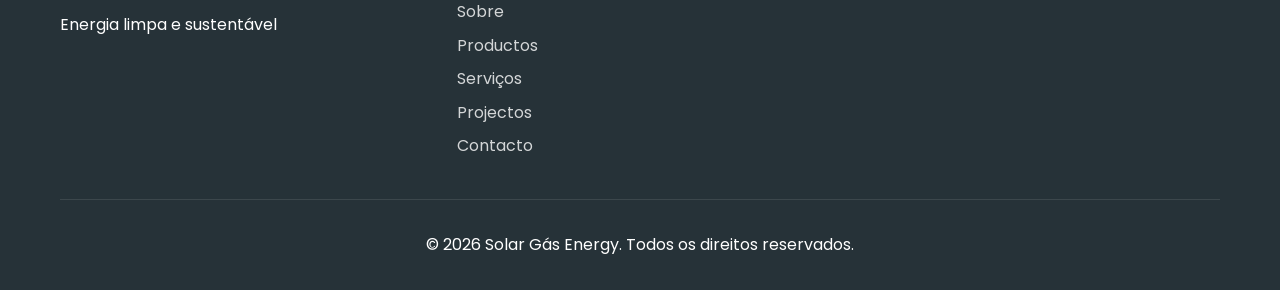
==== commit 9a31b74d: "Add files via upload" ====
--- a/contacto.html
+++ b/contacto.html
@@ -16,7 +16,7 @@
     <style>
         /* ========== CONTACT PAGE STYLES ========== */
 .page-header {
-    min-height: 70vh; /* Ajuste conforme necessário */
+    min-height: 70vh;
     position: relative;
     display: flex;
     align-items: center;
@@ -26,7 +26,7 @@
     overflow: hidden;
     margin: 0;
     padding: 0;
-    background: none; /* Remove o gradiente verde */
+    background: none;
 }
 
 /* Container da imagem de fundo */
@@ -54,7 +54,7 @@
     left: 0;
     width: 100%;
     height: 100%;
-    background: rgba(0, 0, 0, 0.5); /* Ajuste a opacidade (0.3 a 0.7) */
+    background: rgba(0, 0, 0, 0.5);
     z-index: 2;
 }
 
@@ -767,6 +767,21 @@
     .nav-menu .dropdown > a i {
         margin-left: auto;
     }
+}
+
+/* Loading spinner */
+.btn-submit.loading {
+    opacity: 0.7;
+    cursor: wait;
+}
+
+.btn-submit.loading i {
+    animation: spin 1s linear infinite;
+}
+
+@keyframes spin {
+    from { transform: rotate(0deg); }
+    to { transform: rotate(360deg); }
 }
     </style>
 </head>
@@ -838,11 +853,10 @@
     </header>
 
     <!-- Page Header -->
-    <!-- Page Header COM IMAGEM DE FUNDO -->
 <section class="page-header">
     <!-- Imagem de fundo -->
     <div class="hero-background">
-        <img src="./img/contacto.jpeg" alt="Sobre a SolarGas Energy" onerror="this.src='https://via.placeholder.com/1600x600/2E7D32/ffffff?text=Sobre+Nós'">
+        <img src="./img/contacto.jpeg" alt="Contacte a SolarGas Energy" onerror="this.src='https://via.placeholder.com/1600x600/2E7D32/ffffff?text=Sobre+Nós'">
     </div>
     
     <!-- Overlay escuro -->
@@ -850,10 +864,10 @@
     
     <!-- Conteúdo -->
     <div class="container">
-        <h1 class="text-pt">Sobre Nós</h1>
-        <h1 class="text-en" style="display: none;">About Us</h1>
-        <p class="text-pt">Conheça a história e os valores da SolarGas Energy</p>
-        <p class="text-en" style="display: none;">Learn about the history and values of SolarGas Energy</p>
+        <h1 class="text-pt">Contacte-nos</h1>
+        <h1 class="text-en" style="display: none;">Contact Us</h1>
+        <p class="text-pt">Entre em contacto com a SolarGas Energy através dos meios disponibilizados</p>
+        <p class="text-en" style="display: none;">Contact SolarGas Energy through the provided channels</p>
     </div>
 </section>
 
@@ -967,7 +981,7 @@
                     </div>
                 </div>
                 
-                <!-- Contact Form -->
+                <!-- Contact Form - COM ENVIO DE EMAIL -->
                 <div class="contact-form-container">
                     <h2>
                         <span class="text-pt">Envie uma mensagem</span>
@@ -976,7 +990,14 @@
                     
                     <div id="form-feedback" class="form-feedback"></div>
                     
-                    <form id="contactForm" action="#" method="POST">
+                    <!-- IMPORTANTE: Substitua o email abaixo pelo email da empresa -->
+                    <form id="contactForm" action="https://formsubmit.co/Info@solargas-e.com" method="POST">
+                        <!-- Campos ocultos para configuração do FormSubmit -->
+                        <input type="hidden" name="_subject" value="Nova mensagem do site SolarGas Energy">
+                        <input type="hidden" name="_captcha" value="false">
+                        <input type="hidden" name="_template" value="table">
+                        <input type="hidden" name="_next" value="https://solargas-e.com/obrigado.html">
+                        
                         <div class="form-row">
                             <div class="form-group">
                                 <label class="form-label" for="nome">
@@ -1016,16 +1037,16 @@
                                 <select class="form-control" id="assunto" name="assunto" required>
                                     <option value="" disabled selected class="text-pt">Selecione um assunto</option>
                                     <option value="" disabled selected class="text-en" style="display: none;">Select a subject</option>
-                                    <option value="informacoes" class="text-pt">Informações sobre produtos</option>
-                                    <option value="informacoes" class="text-en" style="display: none;">Product information</option>
-                                    <option value="orcamento" class="text-pt">Solicitar orçamento</option>
-                                    <option value="orcamento" class="text-en" style="display: none;">Request quote</option>
-                                    <option value="visita" class="text-pt">Visita técnica</option>
-                                    <option value="visita" class="text-en" style="display: none;">Technical visit</option>
-                                    <option value="suporte" class="text-pt">Suporte técnico</option>
-                                    <option value="suporte" class="text-en" style="display: none;">Technical support</option>
-                                    <option value="outro" class="text-pt">Outro</option>
-                                    <option value="outro" class="text-en" style="display: none;">Other</option>
+                                    <option value="Informações sobre produtos" class="text-pt">Informações sobre produtos</option>
+                                    <option value="Product information" class="text-en" style="display: none;">Product information</option>
+                                    <option value="Solicitar orçamento" class="text-pt">Solicitar orçamento</option>
+                                    <option value="Request quote" class="text-en" style="display: none;">Request quote</option>
+                                    <option value="Visita técnica" class="text-pt">Visita técnica</option>
+                                    <option value="Technical visit" class="text-en" style="display: none;">Technical visit</option>
+                                    <option value="Suporte técnico" class="text-pt">Suporte técnico</option>
+                                    <option value="Technical support" class="text-en" style="display: none;">Technical support</option>
+                                    <option value="Outro" class="text-pt">Outro</option>
+                                    <option value="Other" class="text-en" style="display: none;">Other</option>
                                 </select>
                             </div>
                         </div>
@@ -1040,14 +1061,14 @@
                         </div>
                         
                         <div class="form-check">
-                            <input type="checkbox" id="consentimento" name="consentimento" required>
+                            <input type="checkbox" id="consentimento" name="consentimento" value="Aceito" required>
                             <label for="consentimento">
                                 <span class="text-pt">Concordo com a política de privacidade e autorizo o contato</span>
                                 <span class="text-en" style="display: none;">I agree to the privacy policy and authorize contact</span>
                             </label>
                         </div>
                         
-                        <button type="submit" class="btn-submit">
+                        <button type="submit" class="btn-submit" id="submitBtn">
                             <span class="text-pt">Enviar mensagem</span>
                             <span class="text-en" style="display: none;">Send message</span>
                             <i class="fas fa-paper-plane"></i>
@@ -1234,6 +1255,7 @@
             const hamburger = document.querySelector('.hamburger');
             const navMenu = document.querySelector('.nav-menu');
             const body = document.body;
+            const dropdowns = document.querySelectorAll('.dropdown');
 
             if (hamburger && navMenu) {
                 hamburger.addEventListener('click', function(e) {
@@ -1243,13 +1265,27 @@
                     body.classList.toggle('menu-open');
                 });
 
-                document.querySelectorAll('.nav-menu a').forEach(link => {
+                document.querySelectorAll('.nav-menu a:not(.dropdown-toggle)').forEach(link => {
                     link.addEventListener('click', function() {
                         hamburger.classList.remove('active');
                         navMenu.classList.remove('active');
                         body.classList.remove('menu-open');
+                        dropdowns.forEach(drop => drop.classList.remove('active'));
                     });
                 });
+
+                // Dropdown para mobile
+                if (window.innerWidth <= 768) {
+                    dropdowns.forEach(dropdown => {
+                        const link = dropdown.querySelector('.dropdown-toggle');
+                        if (link) {
+                            link.addEventListener('click', function(e) {
+                                e.preventDefault();
+                                dropdown.classList.toggle('active');
+                            });
+                        }
+                    });
+                }
             }
 
             // Sistema de Tradução
@@ -1302,21 +1338,24 @@
             const header = document.querySelector('.header');
             window.addEventListener('scroll', function() {
                 if (window.scrollY > 100) {
-                    header.classList.add('scrolled');
+                    header.style.background = 'rgba(255,255,255,0.98)';
+                    header.style.backdropFilter = 'blur(10px)';
+                    header.style.boxShadow = '0 4px 20px rgba(0,0,0,0.1)';
                 } else {
-                    header.classList.remove('scrolled');
+                    header.style.background = 'var(--white)';
+                    header.style.backdropFilter = 'none';
+                    header.style.boxShadow = 'var(--shadow)';
                 }
             });
 
-            // Form Validation
+            // Form Validation e feedback
             const contactForm = document.getElementById('contactForm');
             const formFeedback = document.getElementById('form-feedback');
+            const submitBtn = document.getElementById('submitBtn');
 
             if (contactForm) {
+                // Remover validação padrão para evitar conflito com o FormSubmit
                 contactForm.addEventListener('submit', function(e) {
-                    e.preventDefault();
-
-                    // Simple validation
                     const nome = document.getElementById('nome').value;
                     const email = document.getElementById('email').value;
                     const assunto = document.getElementById('assunto').value;
@@ -1324,6 +1363,7 @@
                     const consentimento = document.getElementById('consentimento').checked;
 
                     if (!nome || !email || !assunto || !mensagem || !consentimento) {
+                        e.preventDefault();
                         formFeedback.className = 'form-feedback error';
                         
                         const currentLang = document.querySelector('.lang-btn.active').dataset.lang;
@@ -1333,7 +1373,6 @@
                             formFeedback.innerHTML = 'Please fill in all required fields.';
                         }
                         
-                        // Highlight empty fields
                         document.querySelectorAll('[required]').forEach(field => {
                             if (!field.value || (field.type === 'checkbox' && !field.checked)) {
                                 field.classList.add('error');
@@ -1341,45 +1380,19 @@
                                 field.classList.remove('error');
                             }
                         });
+                        
+                        // Scroll para o feedback
+                        formFeedback.scrollIntoView({ behavior: 'smooth', block: 'center' });
                     } else {
-                        // Success - In a real scenario, you'd send this to a server
-                        formFeedback.className = 'form-feedback success';
+                        // Mostrar loading no botão
+                        submitBtn.classList.add('loading');
+                        submitBtn.innerHTML = '<span class="text-pt">Enviando...</span><span class="text-en" style="display: none;">Sending...</span><i class="fas fa-spinner"></i>';
                         
-                        const currentLang = document.querySelector('.lang-btn.active').dataset.lang;
-                        if (currentLang === 'pt') {
-                            formFeedback.innerHTML = 'Mensagem enviada com sucesso! Entraremos em contato em breve.';
-                        } else {
-                            formFeedback.innerHTML = 'Message sent successfully! We will contact you soon.';
-                        }
-                        
-                        contactForm.reset();
-                        
-                        // Remove error class
-                        document.querySelectorAll('.error').forEach(field => {
-                            field.classList.remove('error');
-                        });
-                        
-                        // Hide success message after 5 seconds
-                        setTimeout(() => {
-                            formFeedback.style.display = 'none';
-                            formFeedback.className = 'form-feedback';
-                        }, 5000);
+                        // O formulário será enviado normalmente para o FormSubmit
+                        // O FormSubmit redirecionará para a página de obrigado
                     }
                 });
             }
-
-            // Dropdown para mobile
-const dropdowns = document.querySelectorAll('.dropdown');
-
-if (window.innerWidth <= 768) {
-    dropdowns.forEach(dropdown => {
-        const link = dropdown.querySelector('.dropdown-toggle');
-        link.addEventListener('click', function(e) {
-            e.preventDefault();
-            dropdown.classList.toggle('active');
-        });
-    });
-}
         });
     </script>
 </body>
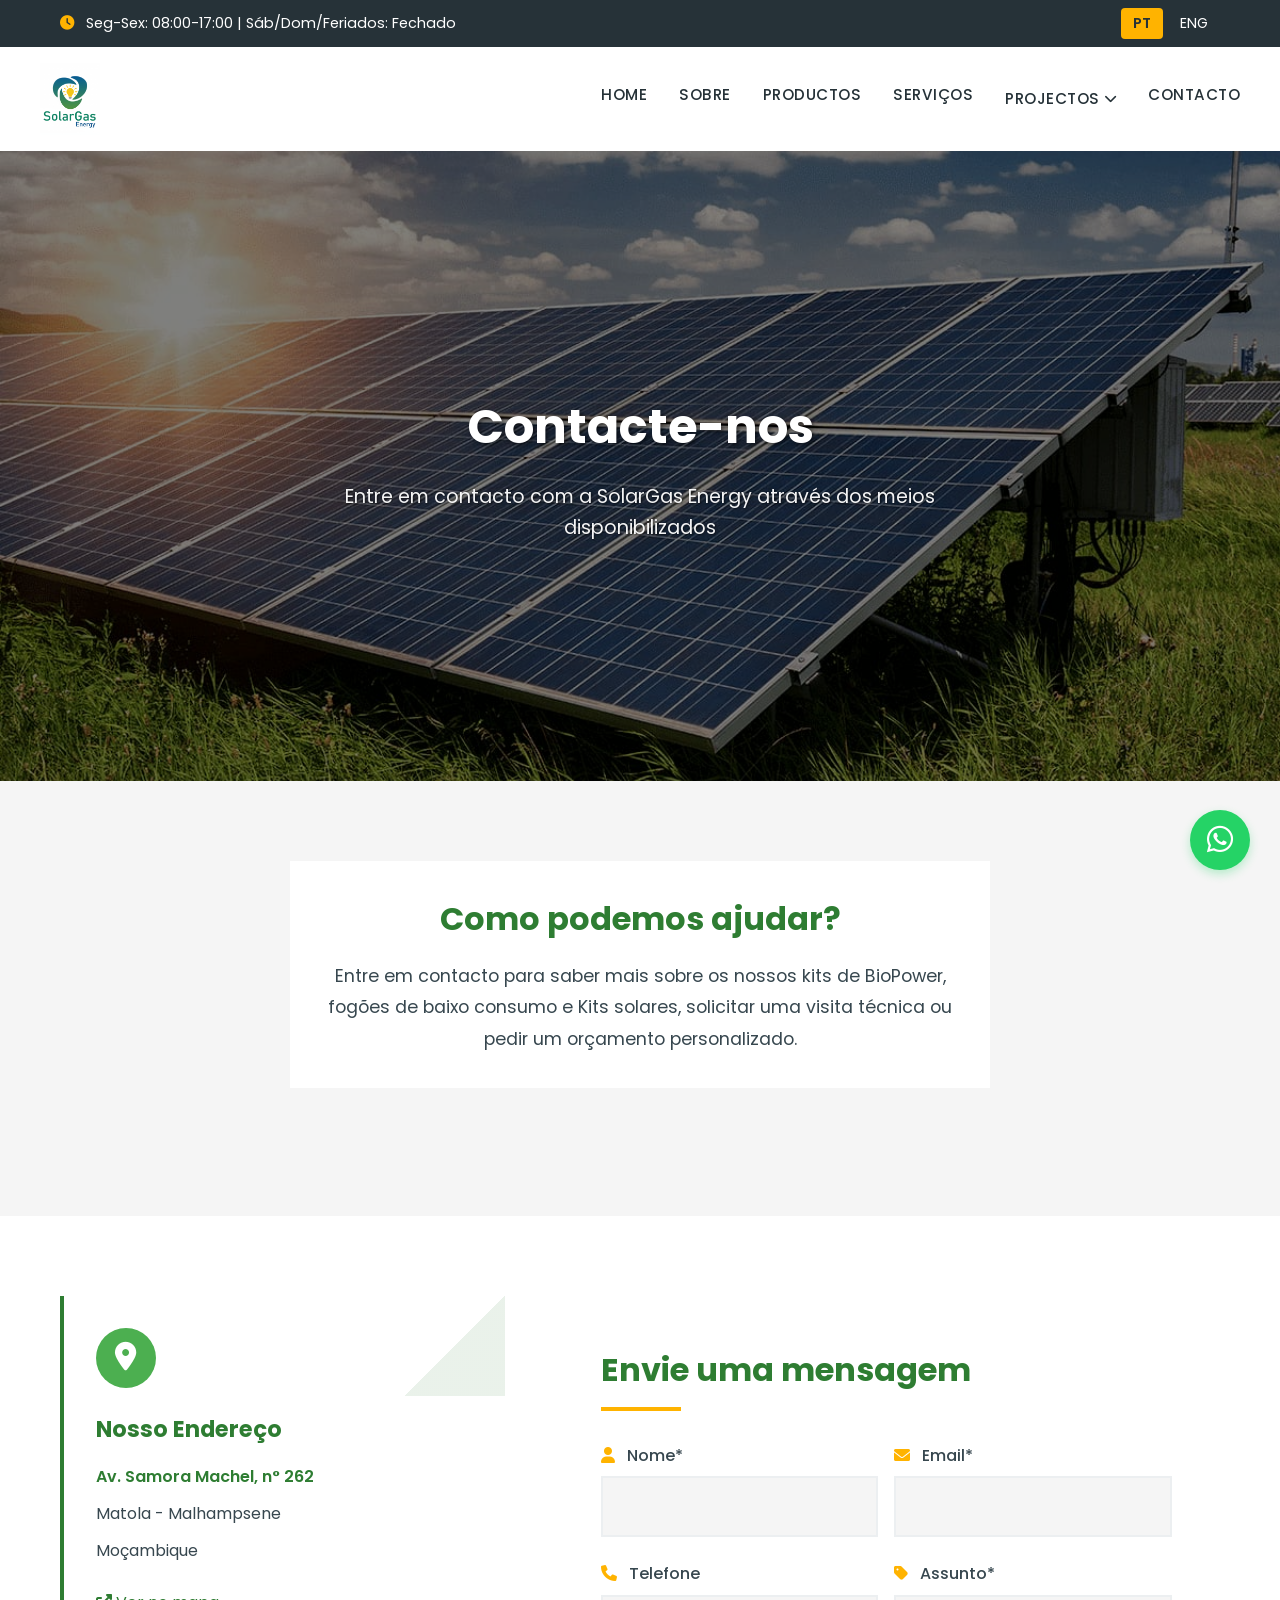
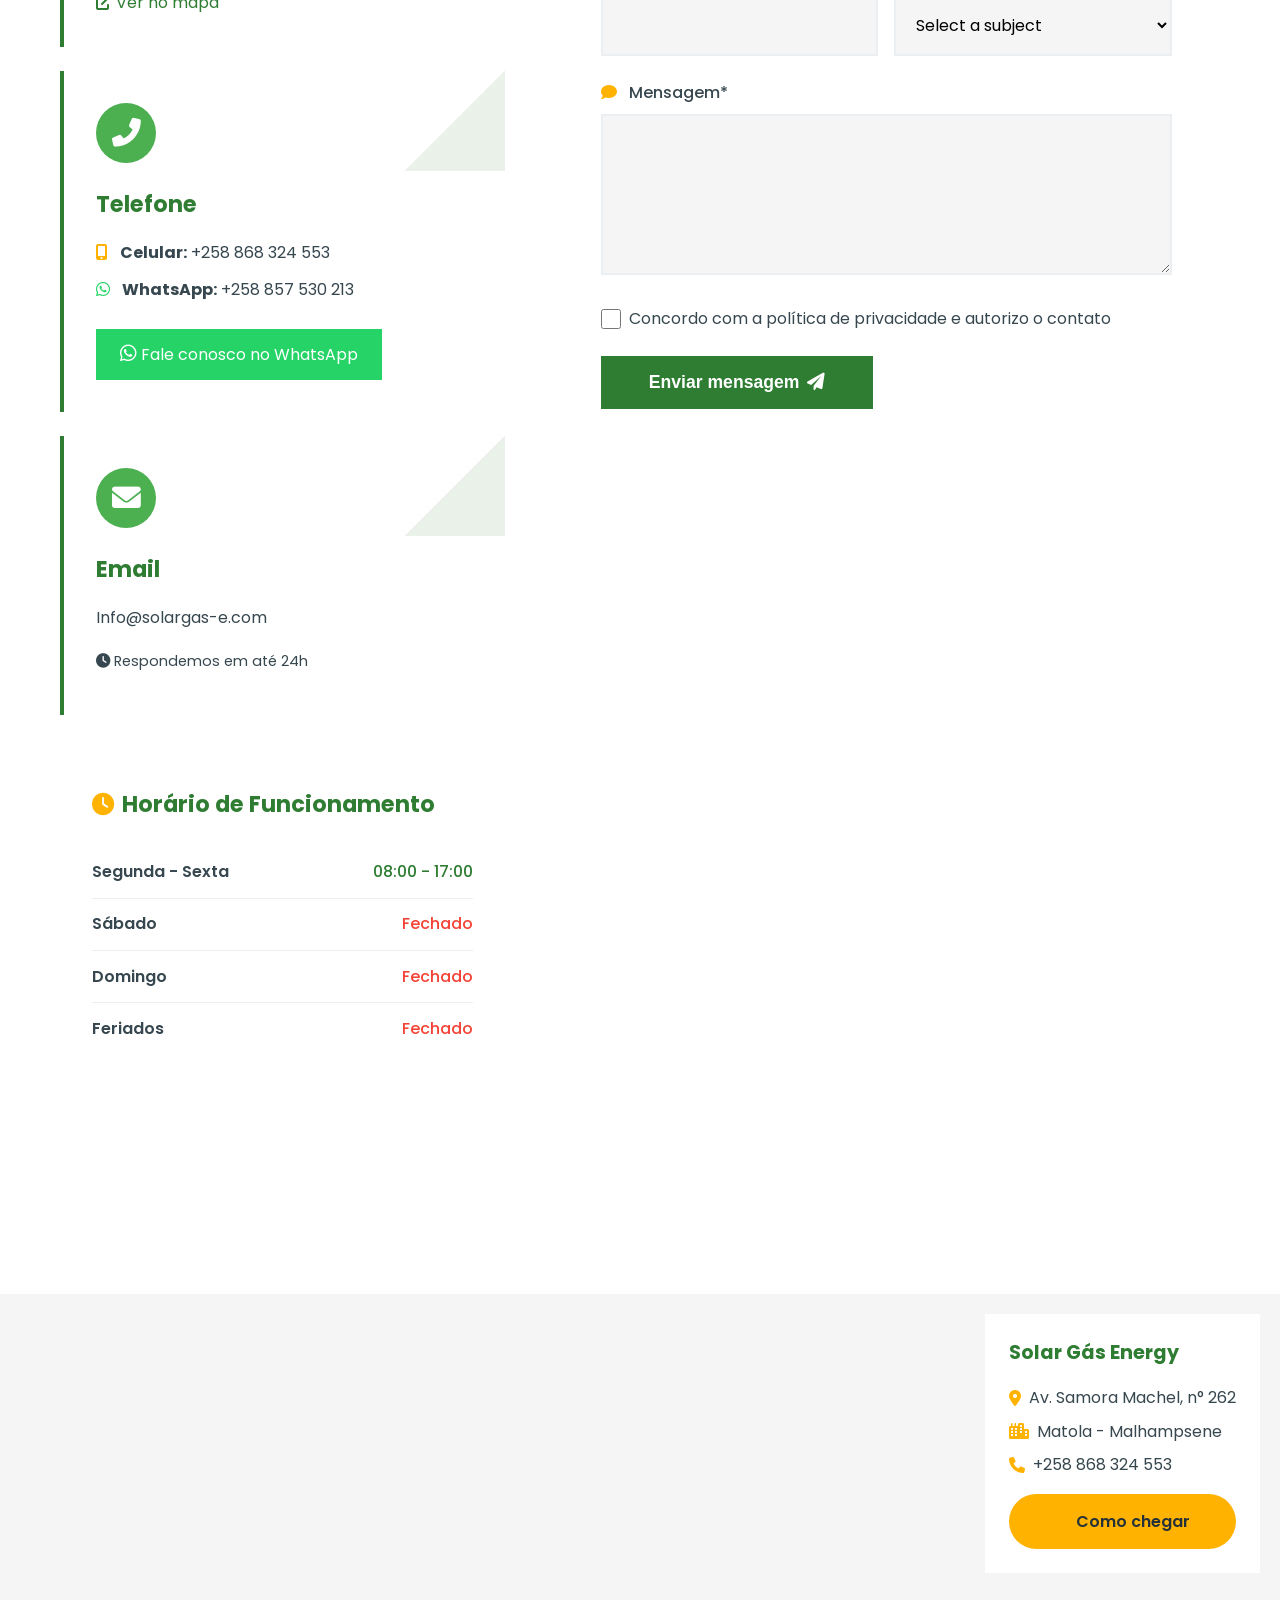
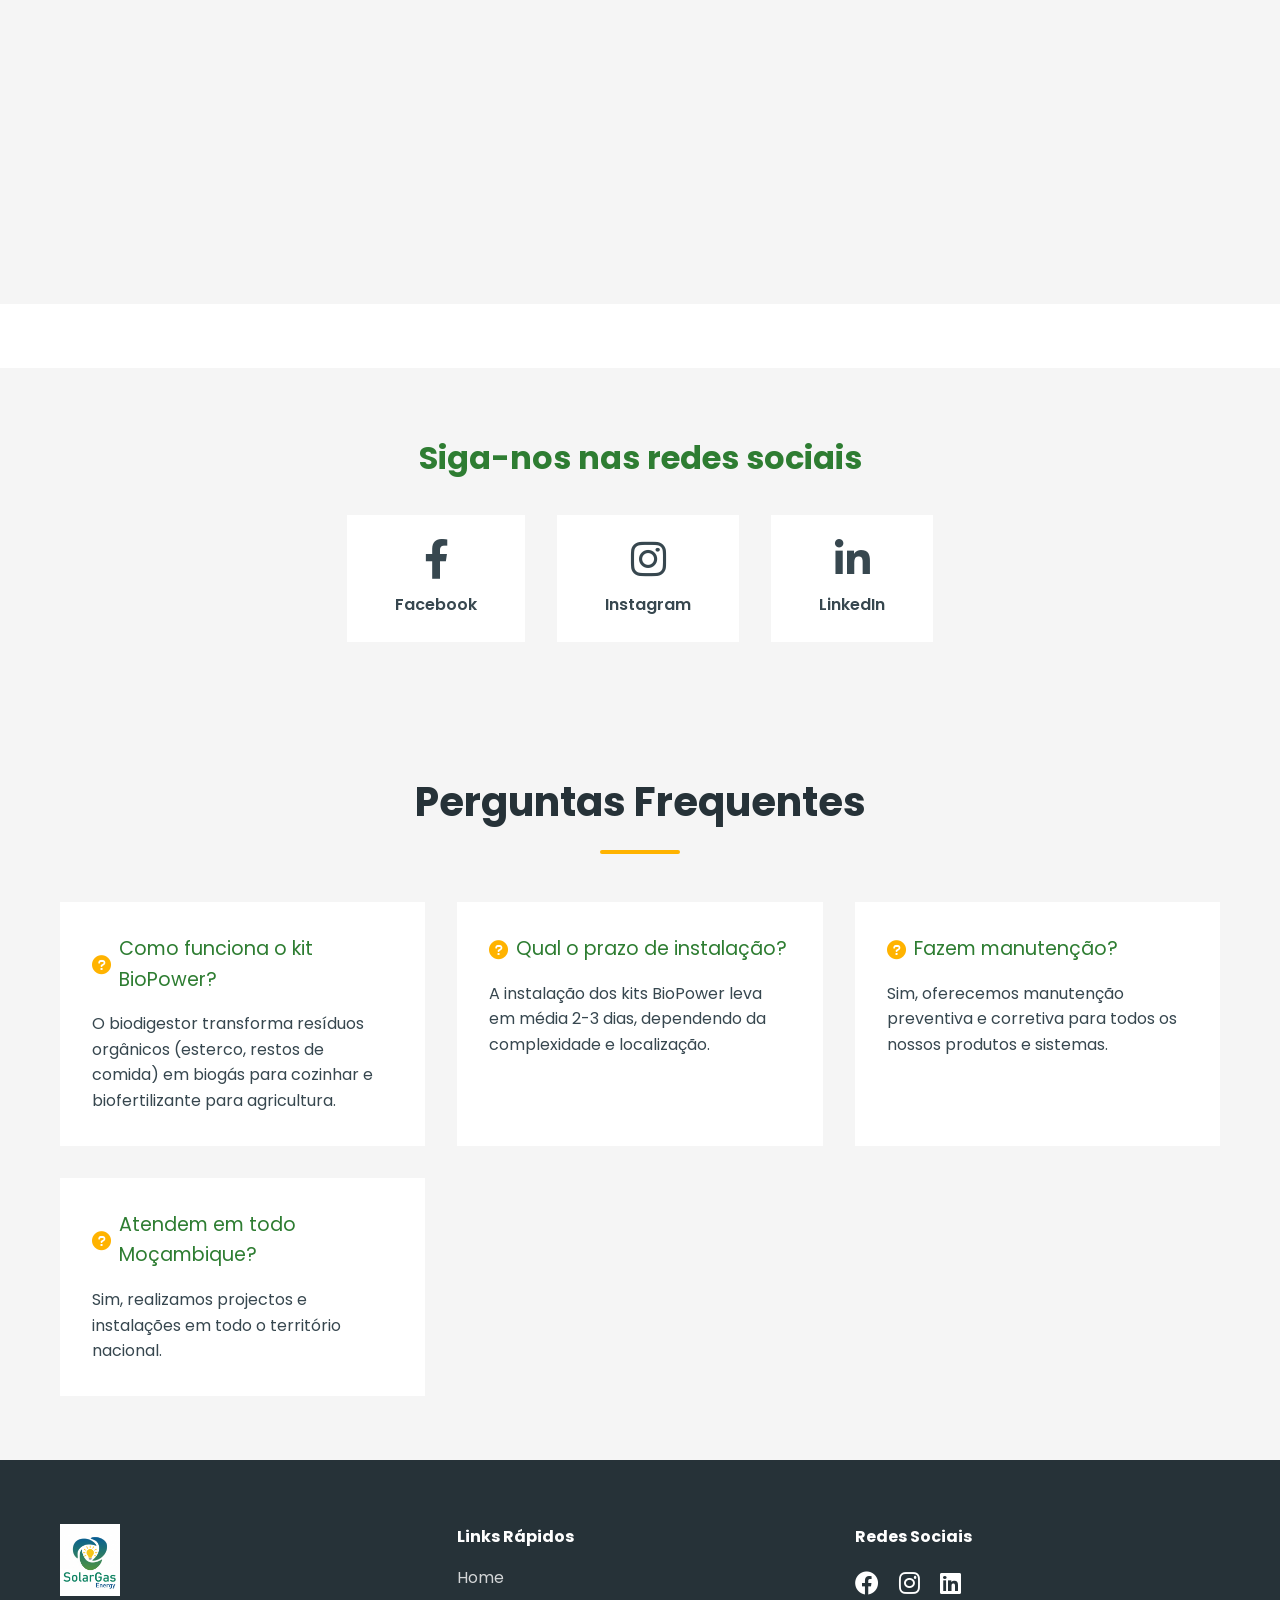
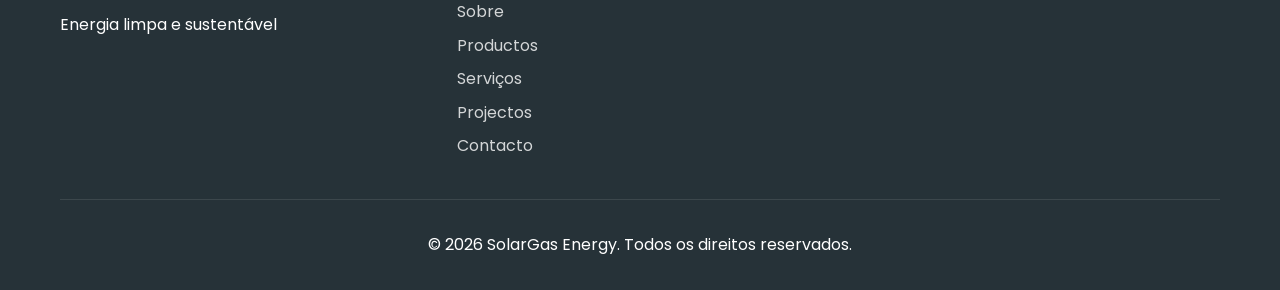
==== commit d3c7fa16: "Add files via upload" ====
--- a/contacto.html
+++ b/contacto.html
@@ -1236,7 +1236,7 @@
             </div>
             
             <div class="footer-bottom">
-                <p class="text-pt">&copy; 2026 Solar Gás Energy. Todos os direitos reservados.</p>
+                <p class="text-pt">&copy; 2026 SolarGas Energy. Todos os direitos reservados.</p>
                 <p class="text-en" style="display: none;">&copy; 2026 Solar Gas Energy. All rights reserved.</p>
             </div>
         </div>
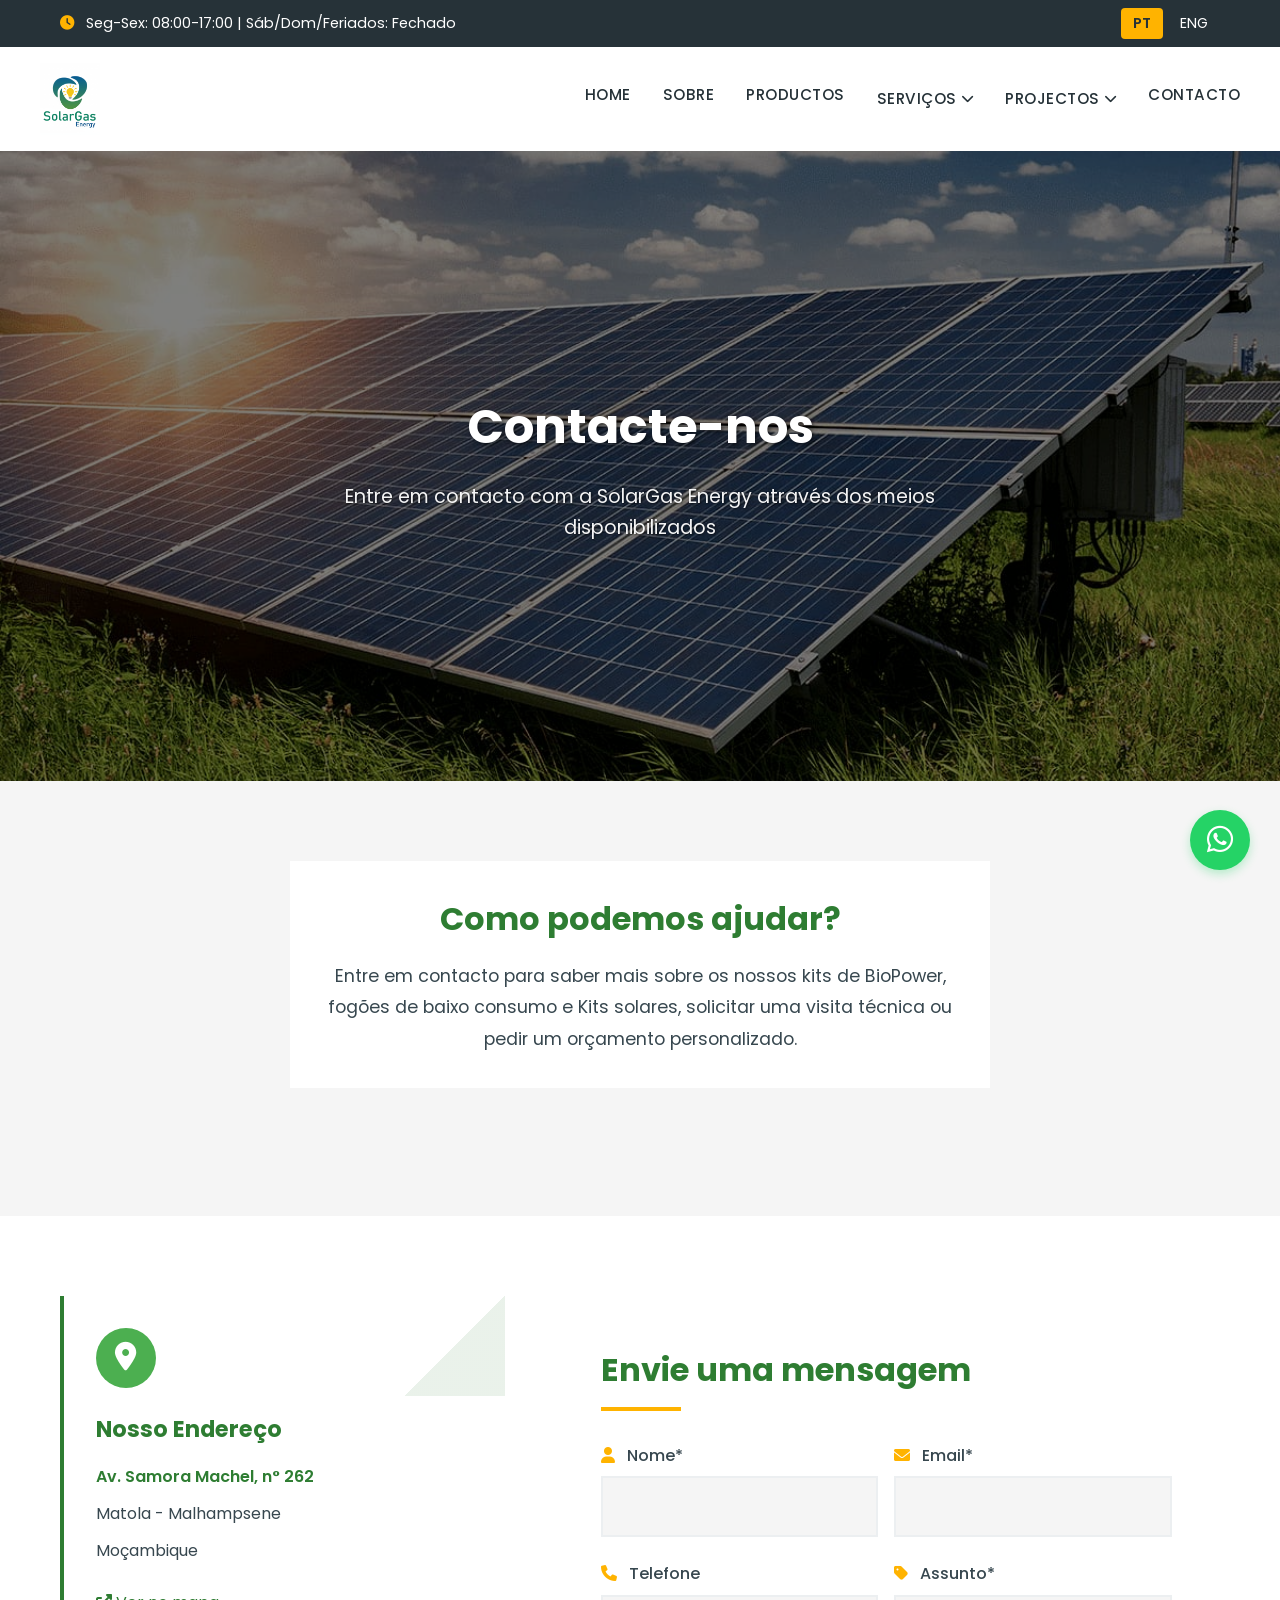
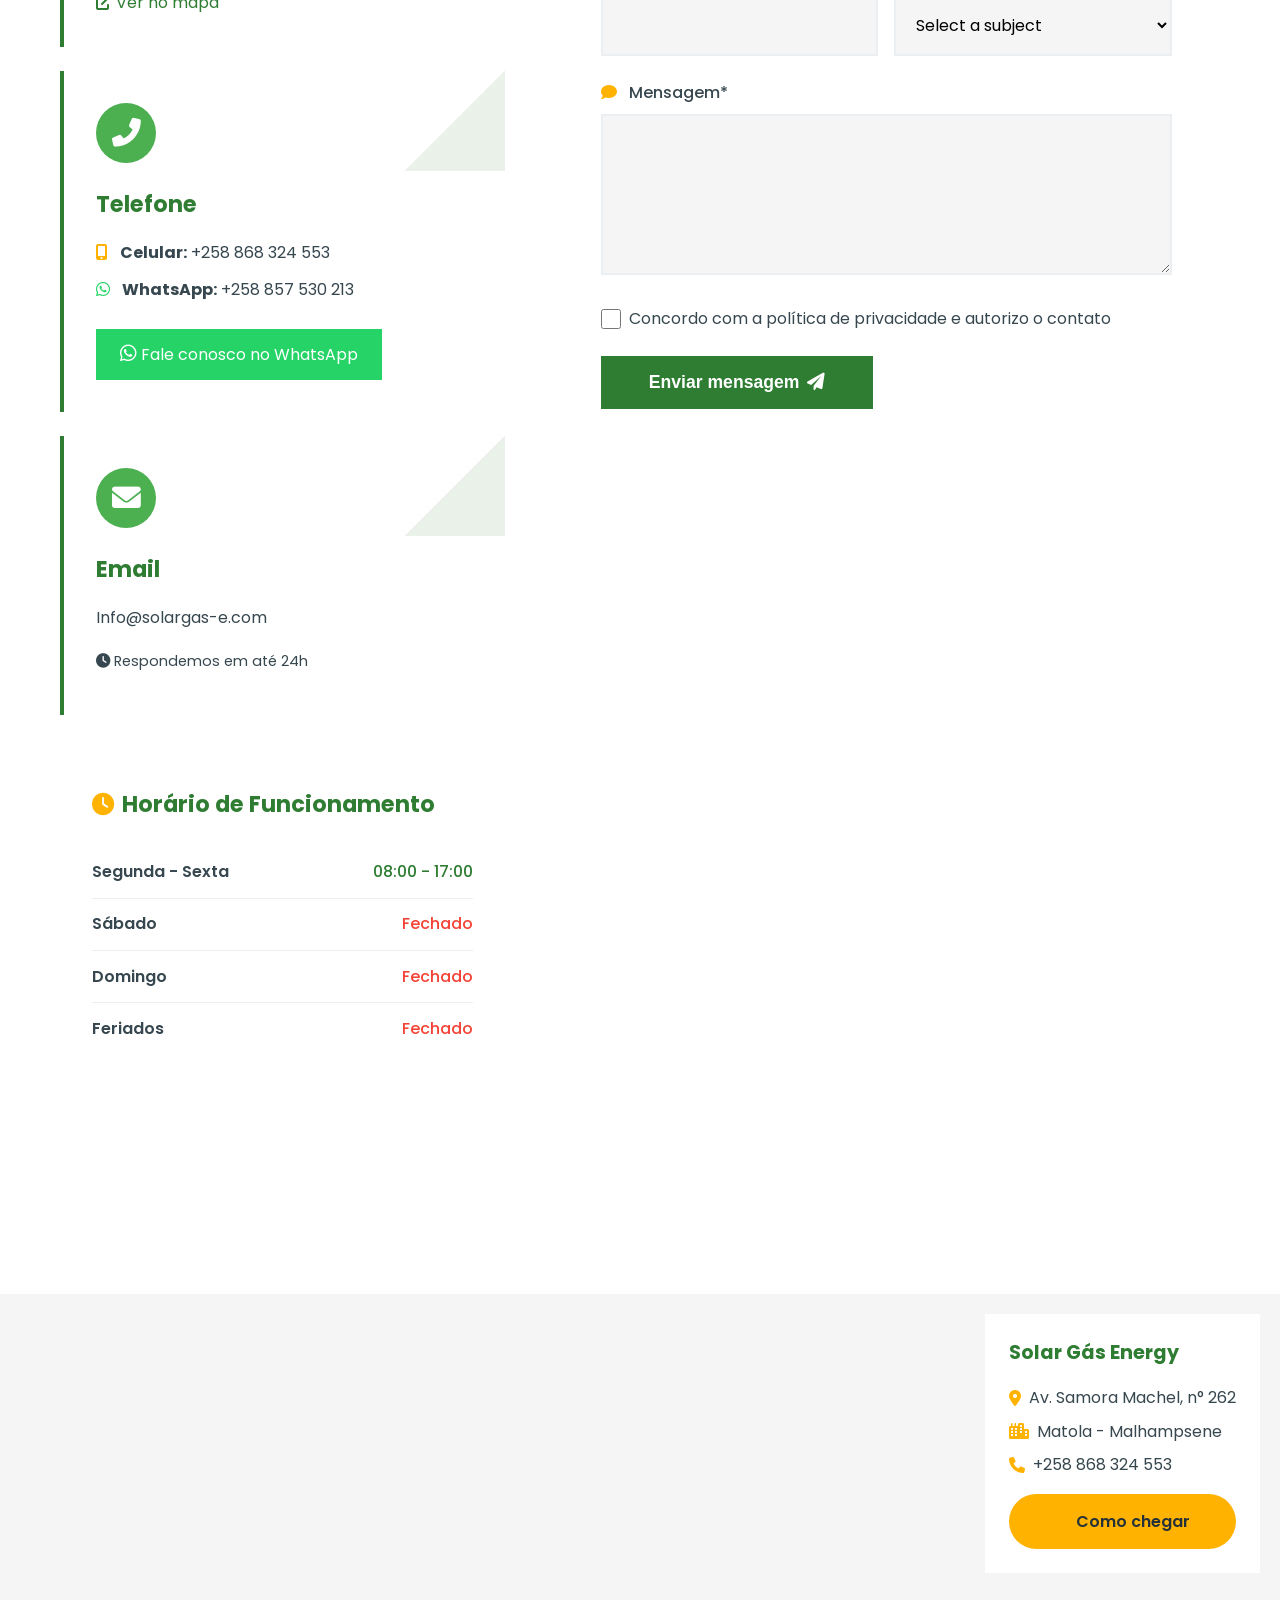
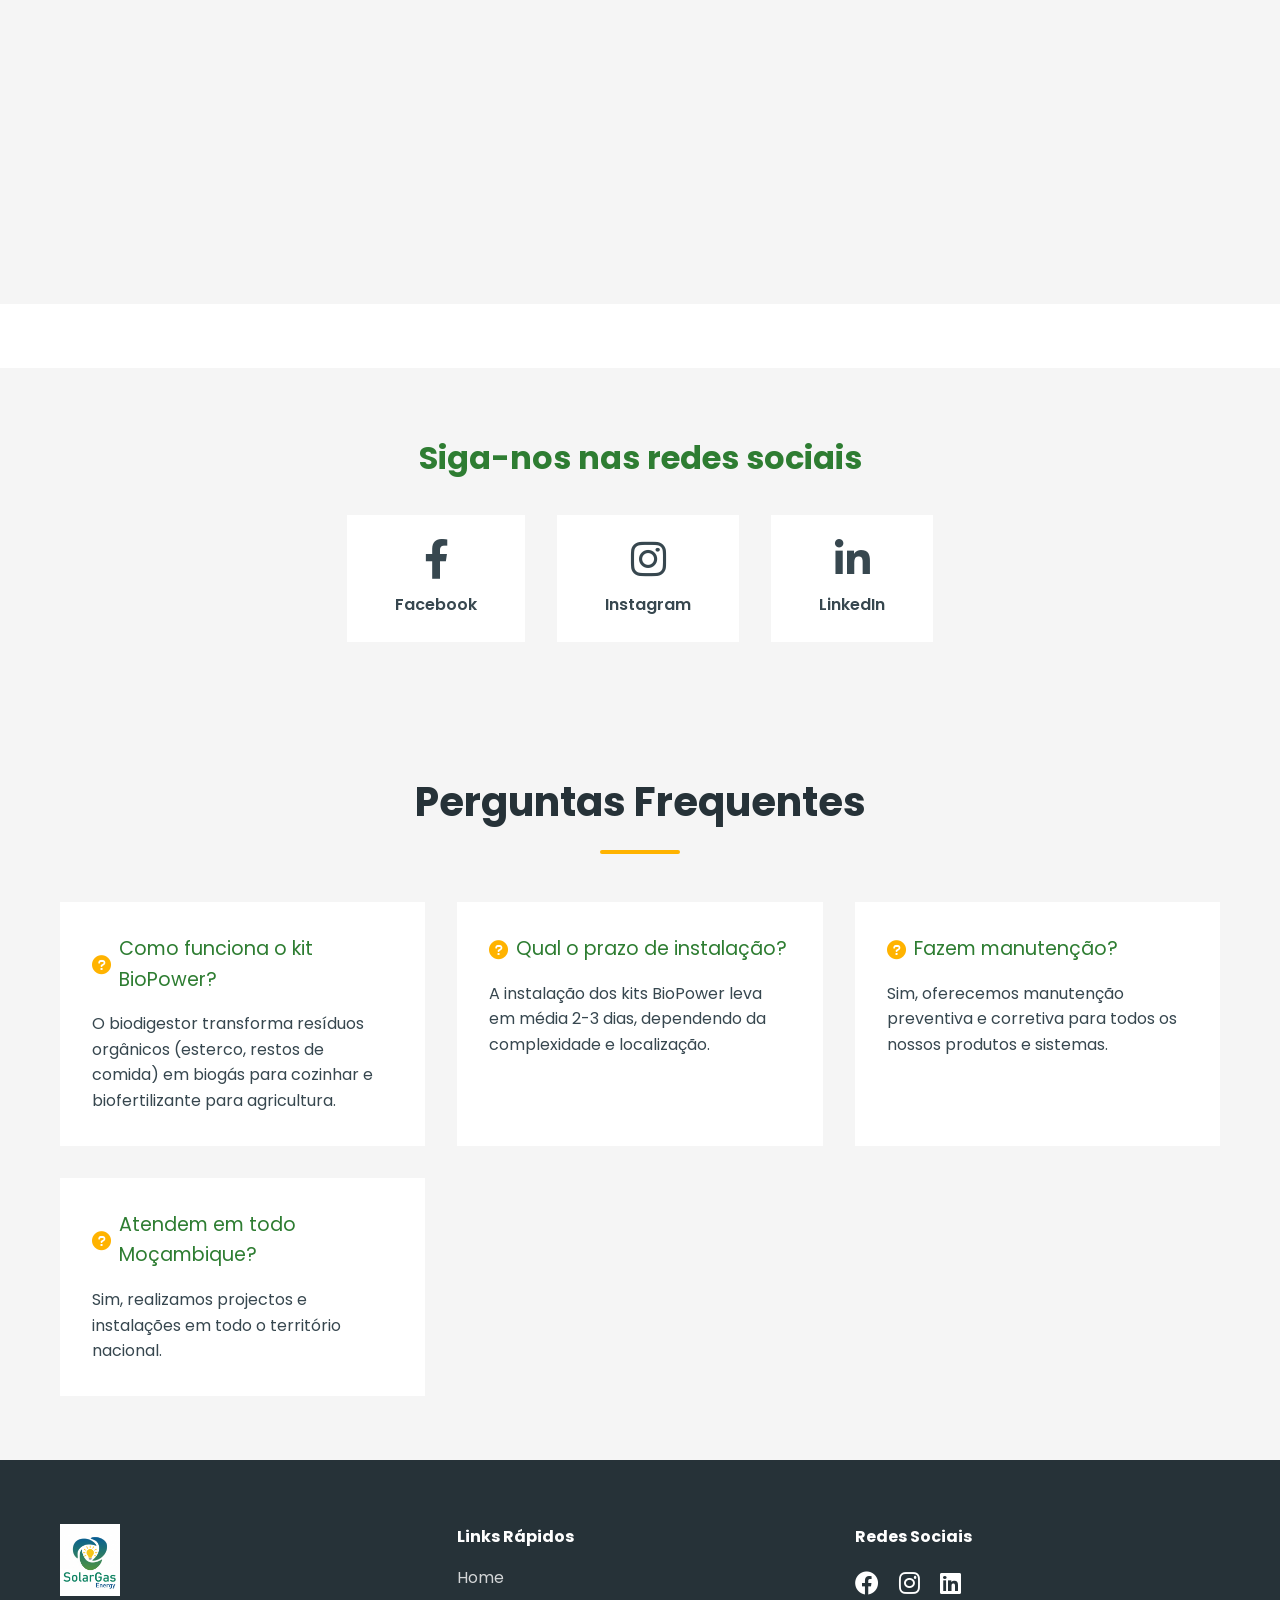
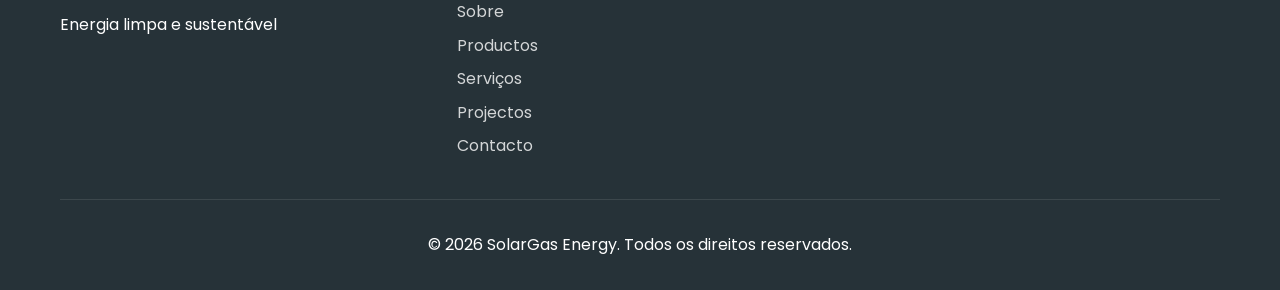
==== commit 16413b09: "Add files via upload" ====
--- a/contacto.html
+++ b/contacto.html
@@ -814,8 +814,40 @@
     <li><a href="index.html" data-pt="Home" data-en="Home">Home</a></li>
     <li><a href="sobre.html" data-pt="Sobre" data-en="About">Sobre</a></li>
     <li><a href="produtos.html" data-pt="Productos" data-en="Products">Productos</a></li>
-    <li><a href="servicos.html" data-pt="Serviços" data-en="Services">Serviços</a></li>
+
     
+    <!-- DROPDOWN DE SERVIÇOS -->
+<li class="dropdown">
+    <a href="javascript:void(0);" class="dropdown-toggle">
+        <span class="text-pt">Serviços</span>
+        <span class="text-en" style="display: none;">Services</span>
+        <i class="fas fa-chevron-down"></i>
+    </a>
+    <ul class="dropdown-menu">
+        <li>
+            <a href="servicos.html">
+                <i class="fas fa-cogs"></i>
+                <span class="text-pt">Serviços Principais</span>
+                <span class="text-en" style="display: none;">Main Services</span>
+            </a>
+        </li>
+        <li>
+            <a href="energia-renovaveis.html">
+                <i class="fas fa-solar-panel"></i>
+                <span class="text-pt">Serviços de Energias Renováveis</span>
+                <span class="text-en" style="display: none;">Renewable Energy Services</span>
+            </a>
+        </li>
+        <li>
+            <a href="serviços-extra.html">
+                <i class="fas fa-water"></i>
+                <span class="text-pt">Serviços Extras</span>
+                <span class="text-en" style="display: none;">Extra Services</span>
+            </a>
+        </li>
+    </ul>
+</li>
+
     <!-- DROPDOWN DE PROJECTOS -->
     <li class="dropdown">
         <a href="javascript:void(0);" class="dropdown-toggle">
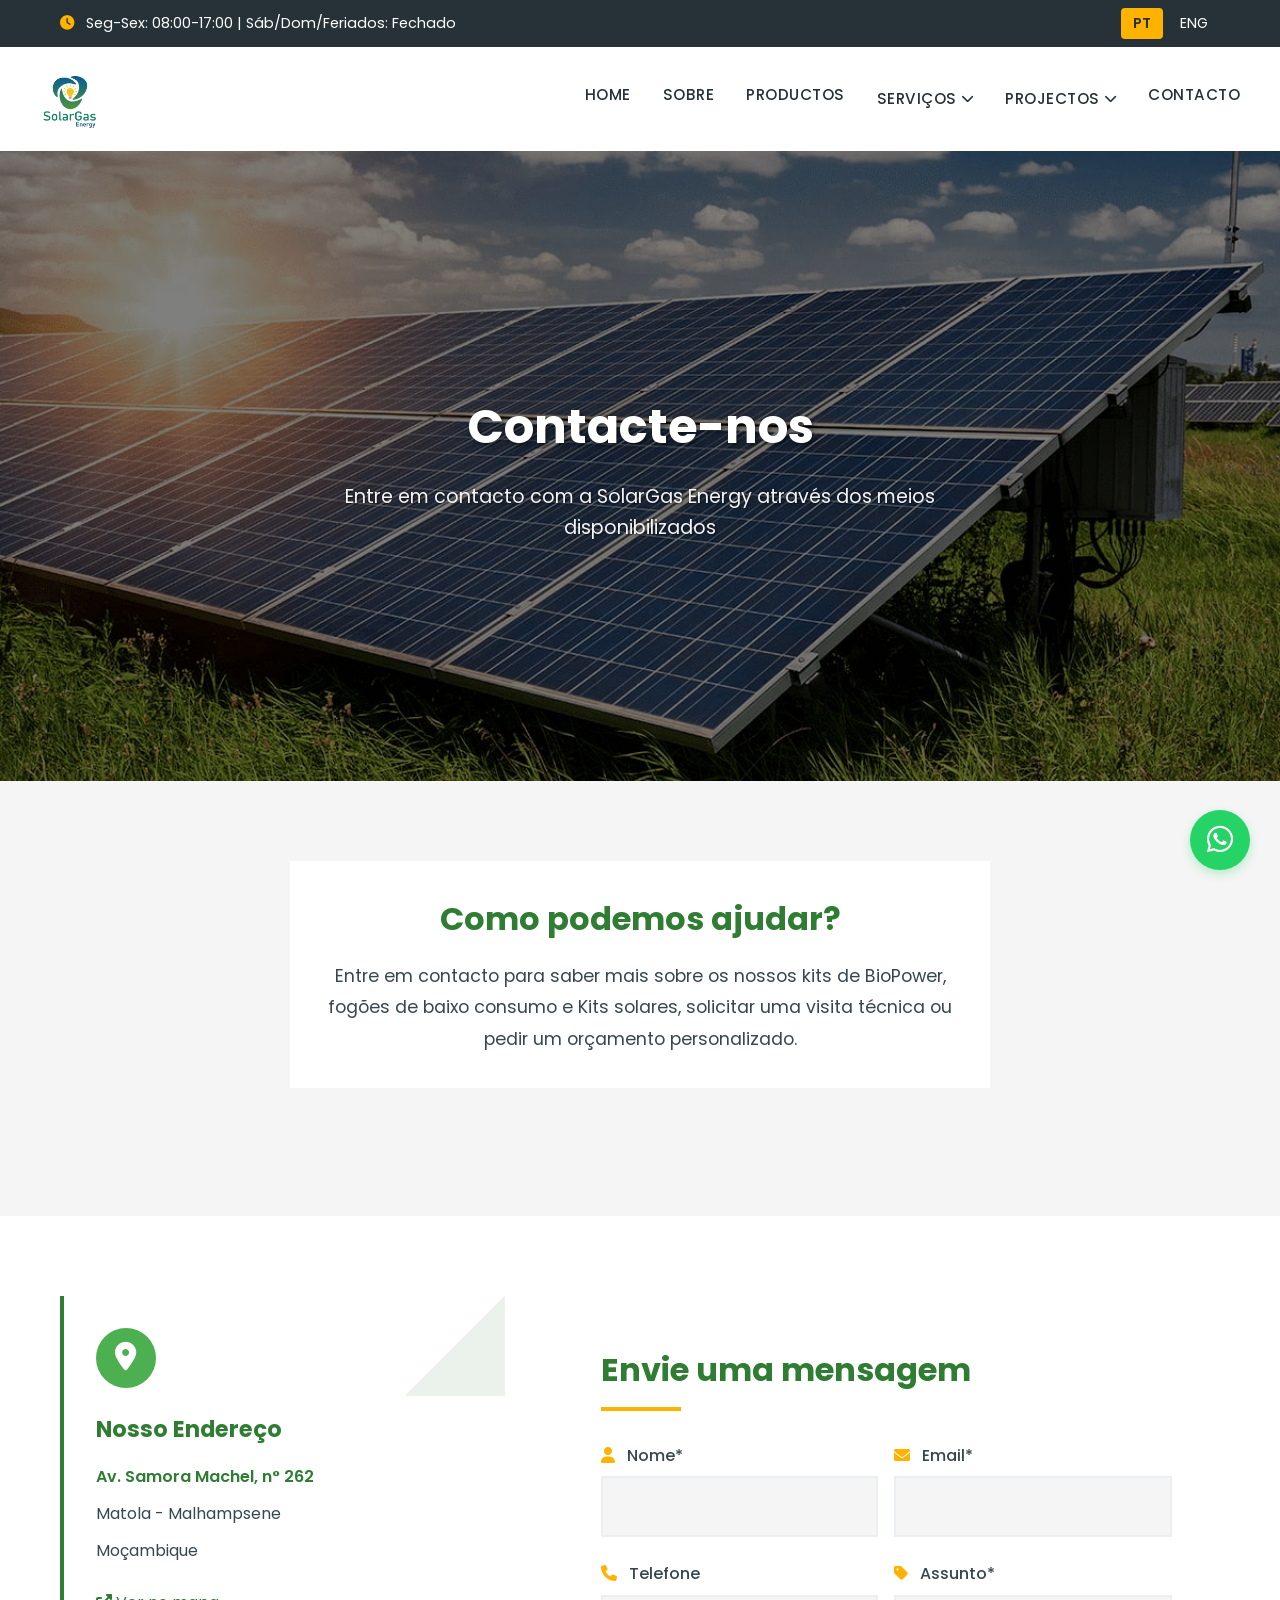
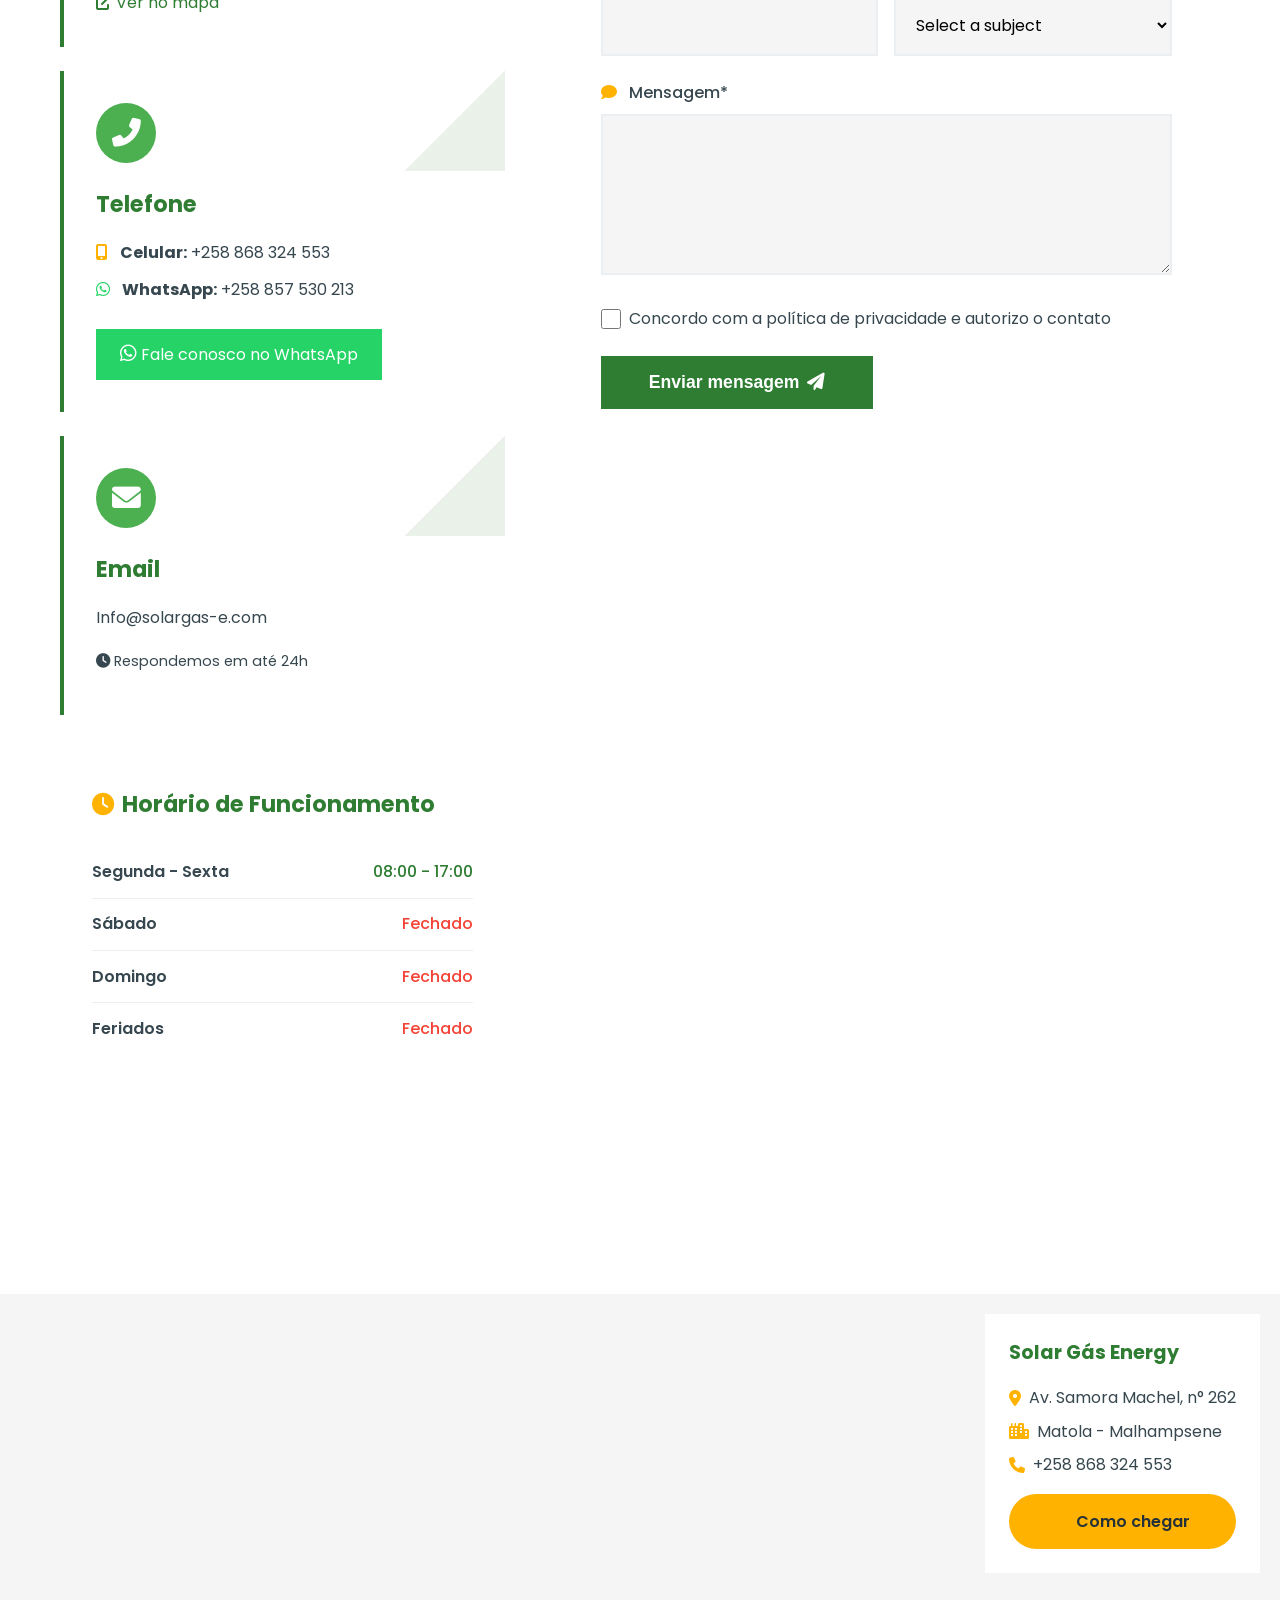
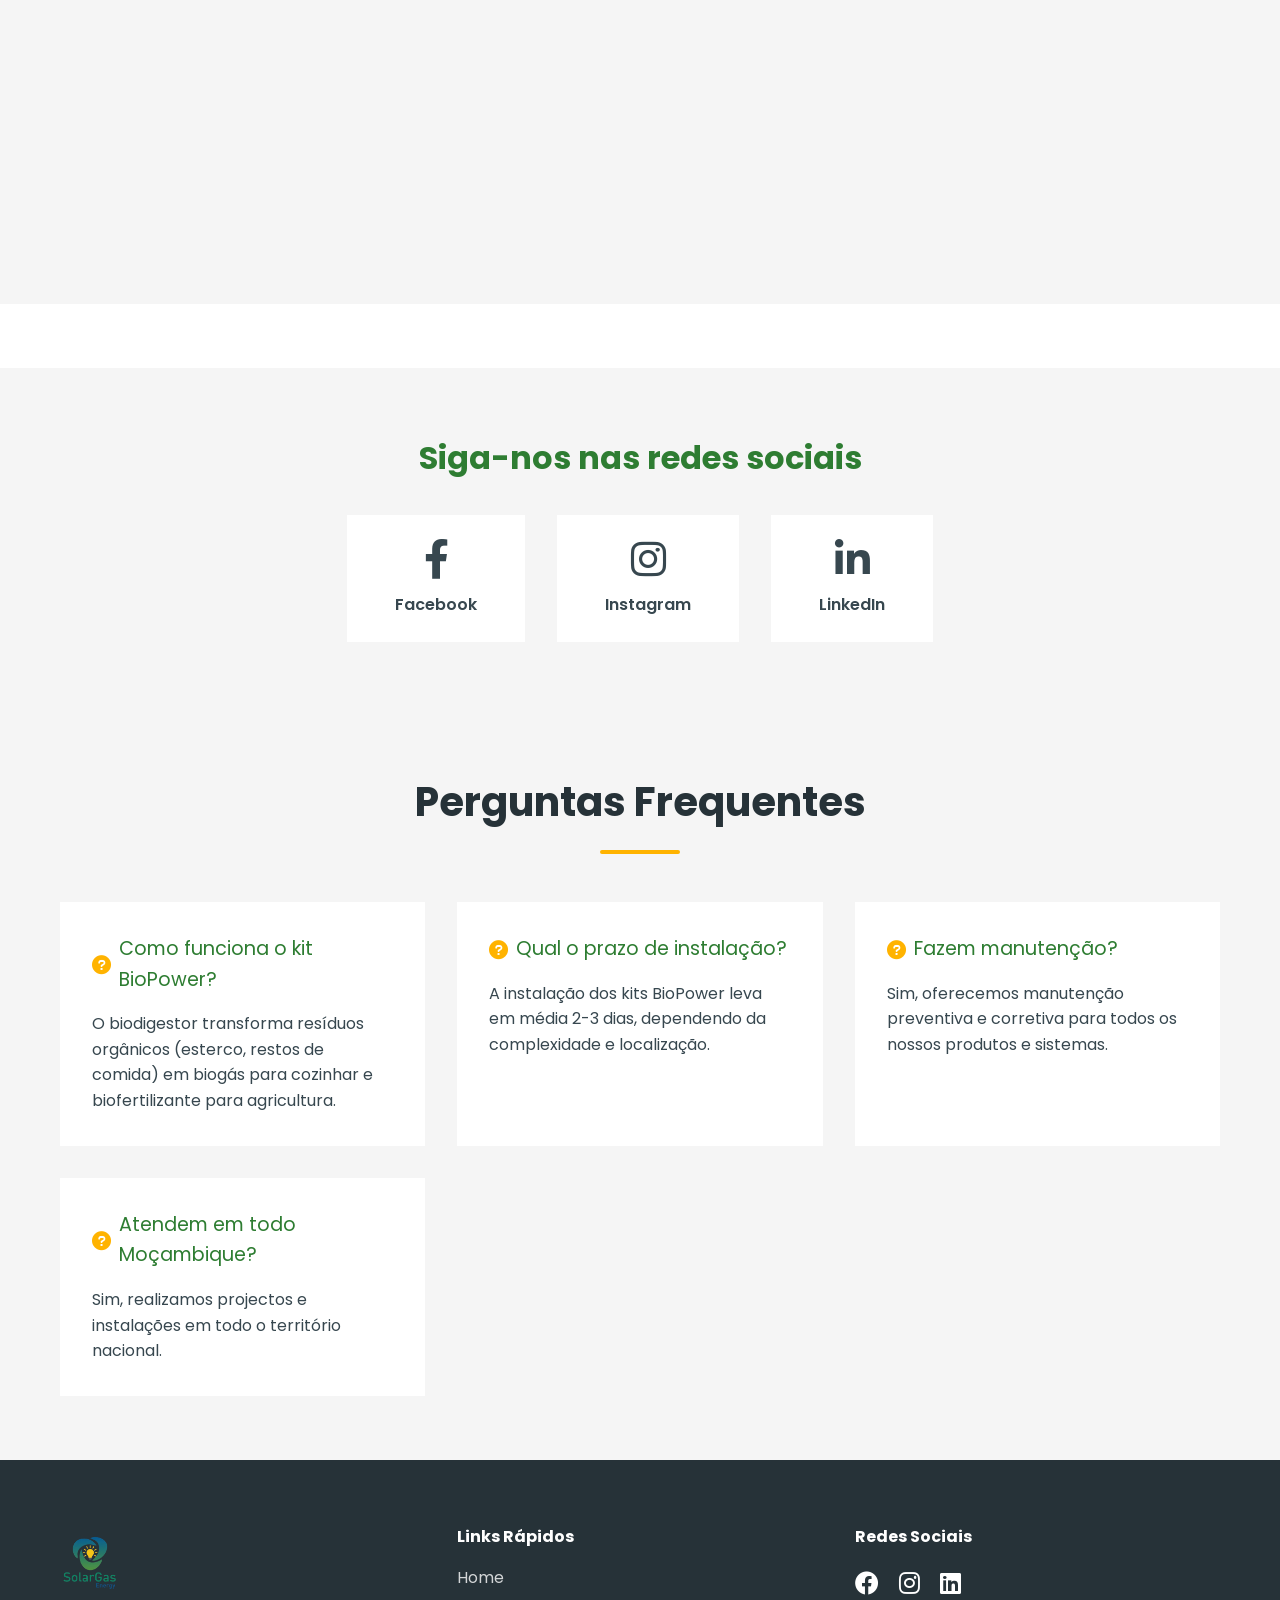
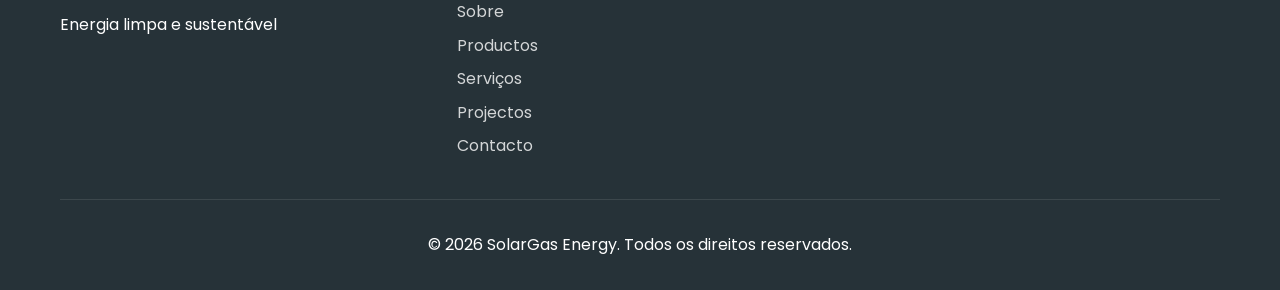
==== commit 86188e60: "Add files via upload" ====
--- a/contacto.html
+++ b/contacto.html
@@ -827,15 +827,8 @@
         <li>
             <a href="servicos.html">
                 <i class="fas fa-cogs"></i>
-                <span class="text-pt">Serviços Principais</span>
-                <span class="text-en" style="display: none;">Main Services</span>
-            </a>
-        </li>
-        <li>
-            <a href="energia-renovaveis.html">
-                <i class="fas fa-solar-panel"></i>
-                <span class="text-pt">Serviços de Energias Renováveis</span>
-                <span class="text-en" style="display: none;">Renewable Energy Services</span>
+                <span class="text-pt">Serviços</span>
+                <span class="text-en" style="display: none;">Services</span>
             </a>
         </li>
         <li>
